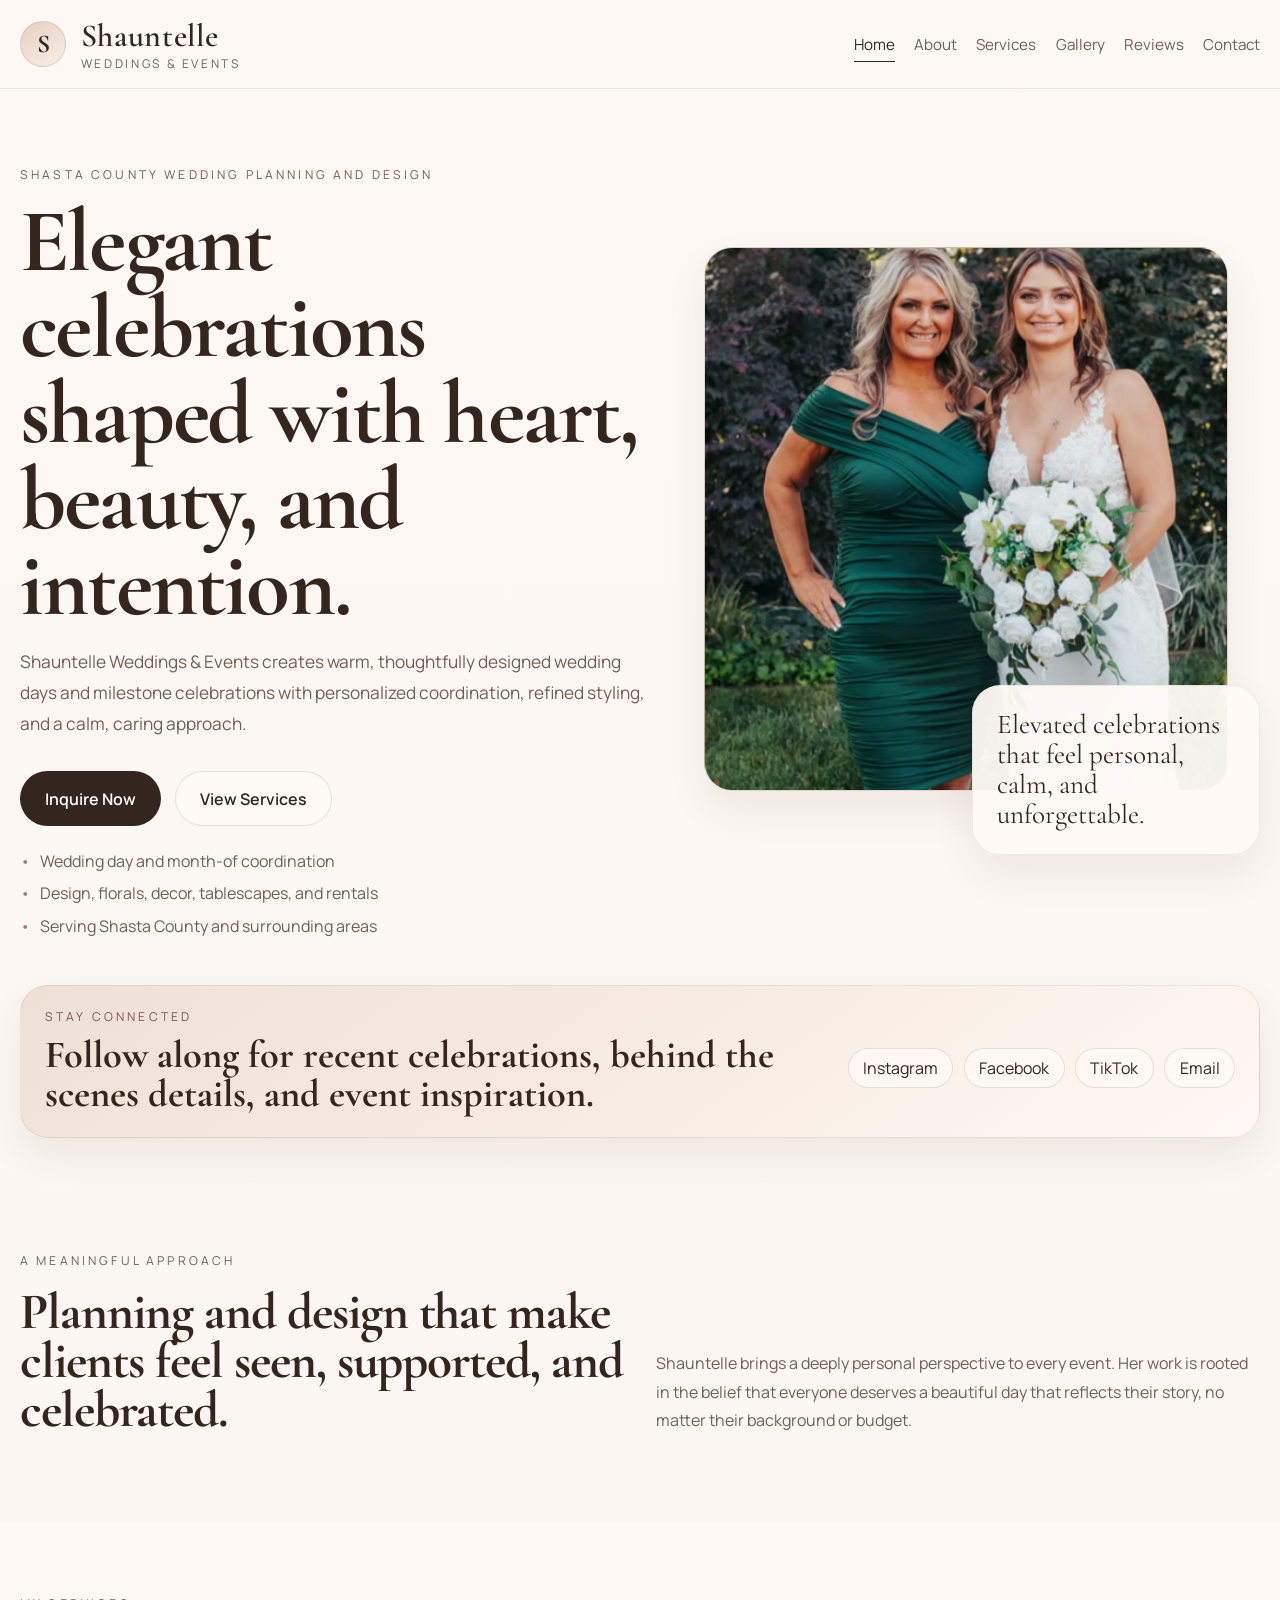
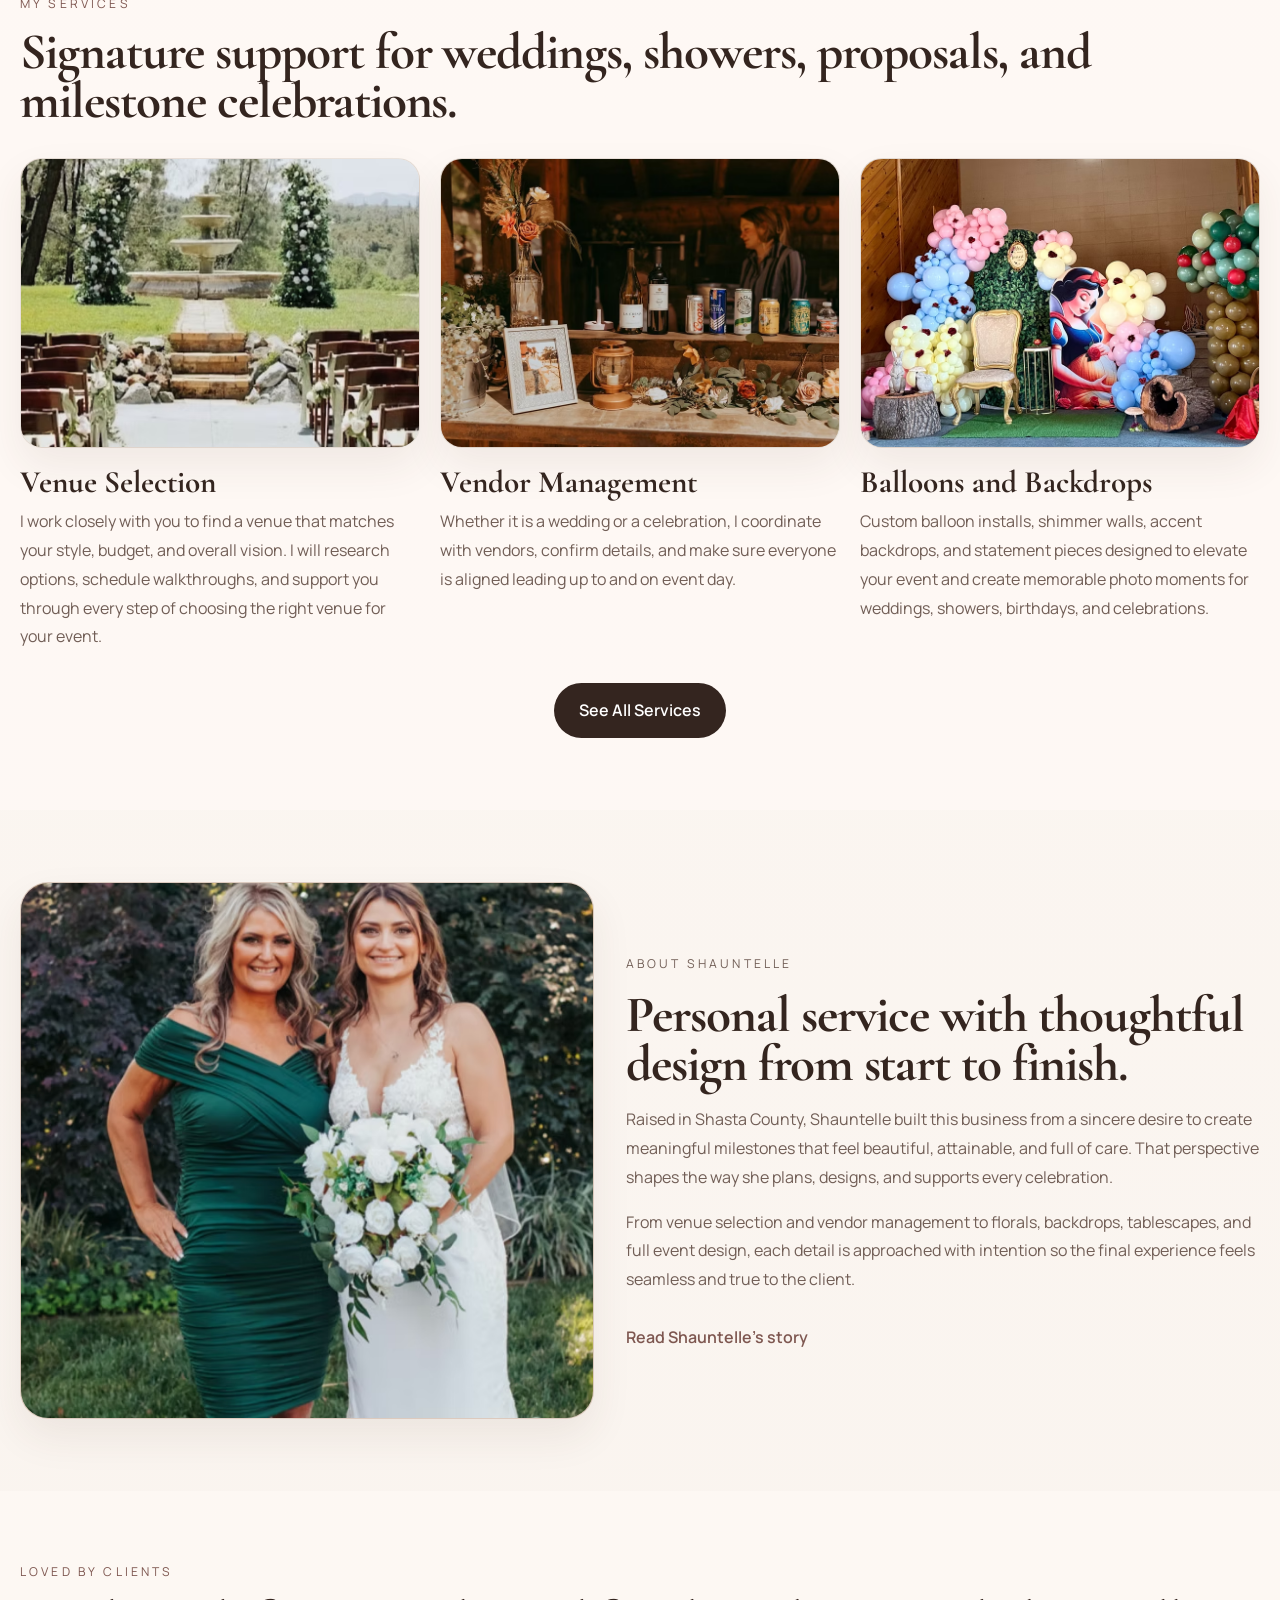
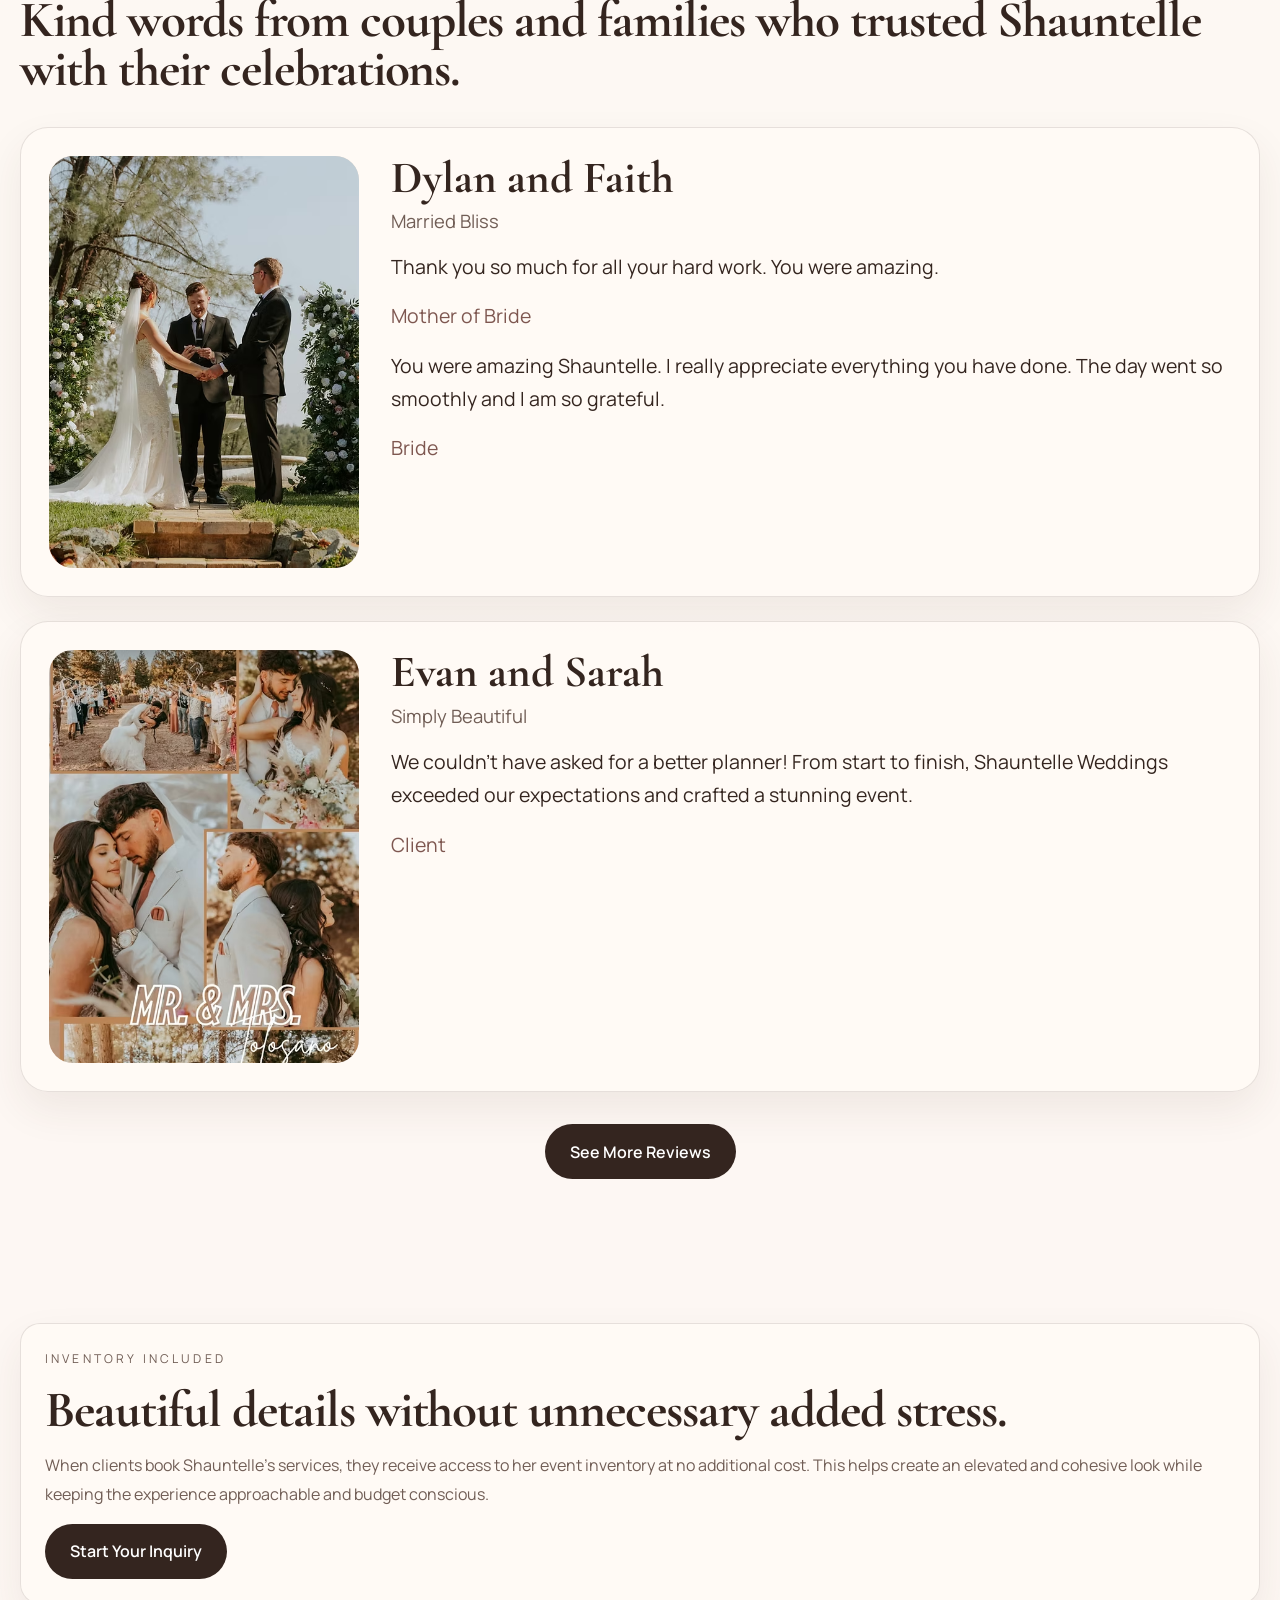
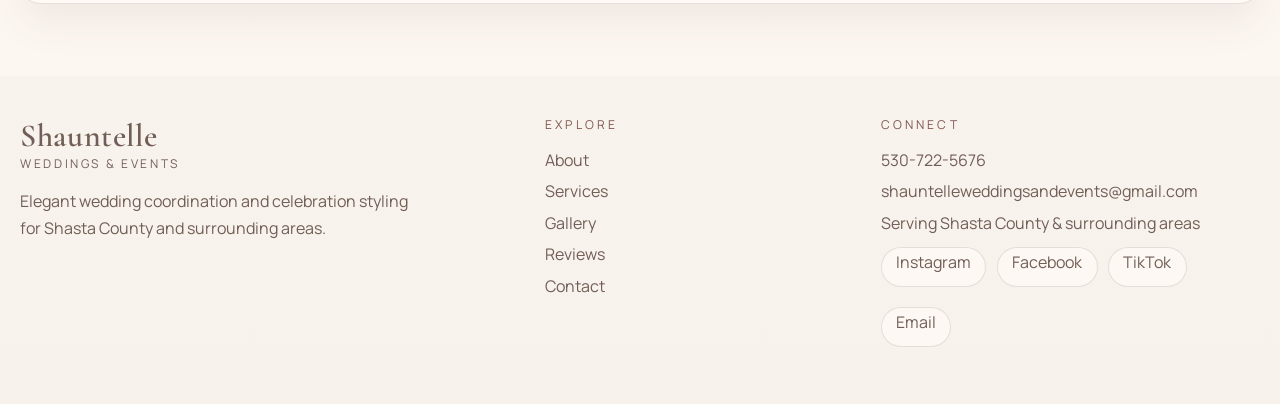
==== index.html @ 8a8f73b6 "added a social band below the home hero kept blank social links so you can fill them in later on mob" ====
<!DOCTYPE html>
<html lang="en">
  <head>
    <meta charset="UTF-8" />
    <meta name="viewport" content="width=device-width, initial-scale=1.0" />
<!-- SEO + social sharing -->
<meta name="robots" content="index, follow" />
<meta name="theme-color" content="#f8f2ec" />
<link rel="canonical" href="https://shauntelleweddingsandevents.com/" />
<meta property="og:site_name" content="Shauntelle Weddings &amp; Events" />
<meta property="og:title" content="Shauntelle Weddings & Events | Wedding Planning in Shasta County" />
<meta property="og:description" content="Elegant wedding coordination, event design, florals, décor, and celebrations by Shauntelle Weddings & Events in Shasta County and surrounding areas." />
<meta property="og:type" content="website" />
<meta property="og:url" content="https://shauntelleweddingsandevents.com/" />
<meta property="og:image" content="https://shauntelleweddingsandevents.com/assets/ShauntelleWeddings-Events.gif" />
<meta property="og:image:alt" content="Shauntelle Weddings &amp; Events website preview" />
<meta name="twitter:card" content="summary_large_image" />
<meta name="twitter:title" content="Shauntelle Weddings & Events | Wedding Planning in Shasta County" />
<meta name="twitter:description" content="Elegant wedding coordination, event design, florals, décor, and celebrations by Shauntelle Weddings & Events in Shasta County and surrounding areas." />
<meta name="twitter:image" content="https://shauntelleweddingsandevents.com/assets/ShauntelleWeddings-Events.gif" />
    <title>Shauntelle Weddings & Events | Wedding Planning in Shasta County</title>
    <meta
      name="description"
      content="Elegant wedding coordination, event design, florals, décor, and celebrations by Shauntelle Weddings & Events in Shasta County and surrounding areas."
    />
    <link rel="preconnect" href="https://fonts.googleapis.com" />
    <link rel="preconnect" href="https://fonts.gstatic.com" crossorigin />
    <link
      href="https://fonts.googleapis.com/css2?family=Cormorant+Garamond:wght@400;500;600;700&family=Manrope:wght@400;500;600;700&display=swap"
      rel="stylesheet"
    />
    <link rel="stylesheet" href="styles.css" />
  <!-- Structured data -->
<script type="application/ld+json">
{
  "@context": "https://schema.org",
  "@type": "LocalBusiness",
  "name": "Shauntelle Weddings & Events",
  "url": "https://shauntelleweddingsandevents.com/",
  "image": "https://shauntelleweddingsandevents.com/assets/ShauntelleWeddings-Events.gif",
  "telephone": "+1-530-722-5676",
  "email": "shauntelleweddingsandevents@gmail.com",
  "description": "Wedding planning, event coordination, florals, backdrops, tablescapes, and celebration styling in Shasta County and surrounding areas.",
  "areaServed": "Shasta County"
}
</script>
  </head>
  <body data-page="home">
    <div class="site-shell">
      <div data-include="partials/header.html"></div>

<main>
  <section class="hero-section">
    <div class="container hero-grid">
      <div class="hero-copy">
        <p class="eyebrow">Shasta County Wedding Planning and Design</p>
        <h1>Elegant celebrations shaped with heart, beauty, and intention.</h1>
        <p class="lead">
          Shauntelle Weddings &amp; Events creates warm, thoughtfully designed wedding days and milestone celebrations
          with personalized coordination, refined styling, and a calm, caring approach.
        </p>
        <div class="button-row">
          <a class="btn btn-primary" href="contact.html">Inquire Now</a>
          <a class="btn btn-secondary" href="services.html">View Services</a>
        </div>
        <ul class="hero-notes">
          <li>Wedding day and month-of coordination</li>
          <li>Design, florals, decor, tablescapes, and rentals</li>
          <li>Serving Shasta County and surrounding areas</li>
        </ul>
      </div>
      <div class="hero-visual">
        <div class="photo-stack">
          <div class="photo-card tall soft-glow main-photo-card">
            <img src="assets/Shauntelle-Weddings-Main.avif" alt="Shauntelle Weddings and Events featured celebration design" fetchpriority="high" decoding="async"  loading="lazy" decoding="async" />
          </div>
          <div class="photo-card accent-card">
            <p>Elevated celebrations that feel personal, calm, and unforgettable.</p>
          </div>
        </div>
      </div>
    </div>
  </section>


<section class="social-band-section">
  <div class="container">
    <div class="social-band">
      <div class="social-band-copy">
        <p class="eyebrow">Stay Connected</p>
        <h2>Follow along for recent celebrations, behind the scenes details, and event inspiration.</h2>
      </div>

      <!--
        SOCIAL BAND:
        Replace the blank href values below with the final live profile URLs.
        These use the same shared visual language as the footer icons.
      -->
      <div class="social-links social-links-band" aria-label="Social links">
        <a class="social-icon-button" href="" aria-label="Instagram profile">
          <svg viewBox="0 0 24 24" aria-hidden="true">
            <rect x="3.25" y="3.25" width="17.5" height="17.5" rx="5"></rect>
            <circle cx="12" cy="12" r="4.1"></circle>
            <circle cx="17.25" cy="6.75" r="1"></circle>
          </svg>
          <span class="sr-only">Instagram</span>
        </a>
        <a class="social-icon-button" href="" aria-label="Facebook profile">
          <svg viewBox="0 0 24 24" aria-hidden="true">
            <path d="M13.25 20v-6.3h2.2l.45-2.7h-2.65V9.35c0-.95.32-1.6 1.7-1.6H16V5.4c-.3-.04-.95-.1-1.8-.1-2.7 0-4.45 1.65-4.45 4.7V11H7.5v2.7h2.25V20h3.5z"></path>
          </svg>
          <span class="sr-only">Facebook</span>
        </a>
        <a class="social-icon-button" href="" aria-label="TikTok profile">
          <svg viewBox="0 0 24 24" aria-hidden="true">
            <path d="M14.8 4c.3 1.8 1.35 3.15 3.2 3.55v2.45c-1.33-.03-2.55-.42-3.65-1.12v5.1c0 3.27-1.98 5.52-5.23 5.52-2.93 0-4.97-2.08-4.97-4.85 0-2.98 2.2-5.08 5.4-5.08.28 0 .52.02.8.08v2.58a3.32 3.32 0 0 0-.8-.1c-1.48 0-2.45.95-2.45 2.32 0 1.22.93 2.22 2.23 2.22 1.53 0 2.32-1.07 2.32-2.88V4h3.15z"></path>
          </svg>
          <span class="sr-only">TikTok</span>
        </a>
        <a class="social-icon-button" href="" aria-label="Email">
          <svg viewBox="0 0 24 24" aria-hidden="true">
            <path d="M4 6.5h16a1.5 1.5 0 0 1 1.5 1.5v8A1.5 1.5 0 0 1 20 17.5H4A1.5 1.5 0 0 1 2.5 16V8A1.5 1.5 0 0 1 4 6.5zm0 1.7v.17l8 5.62 8-5.62V8.2H4zm16 7.6V10.4l-7.43 5.2a1 1 0 0 1-1.14 0L4 10.4v5.4h16z"></path>
          </svg>
          <span class="sr-only">Email</span>
        </a>
      </div>
    </div>
  </div>
</section>

  <section class="section">
    <div class="container two-column-intro">
      <div>
        <p class="eyebrow">A meaningful approach</p>
        <h2>Planning and design that make clients feel seen, supported, and celebrated.</h2>
      </div>
      <div>
        <p>
          Shauntelle brings a deeply personal perspective to every event. Her work is rooted in the belief that
          everyone deserves a beautiful day that reflects their story, no matter their background or budget.
        </p>
      </div>
    </div>
  </section>

  <section class="section section-soft">
    <div class="container">
      <div class="section-heading">
        <p class="eyebrow">My Services</p>
        <h2>Signature support for weddings, showers, proposals, and milestone celebrations.</h2>
      </div>
      <div class="card-grid three-up service-preview-grid">
        <article class="service-card compact">
          <img src="assets/Venue-Selection.avif" alt="Venue Selection"  loading="lazy" decoding="async" />
          <div class="service-card-copy">
            <h3>Venue Selection</h3>
            <p>I work closely with you to find a venue that matches your style, budget, and overall vision. I will research options, schedule walkthroughs, and support you through every step of choosing the right venue for your event.</p>
          </div>
        </article>
        <article class="service-card compact">
          <img src="assets/Vendor-Management.avif" alt="Vendor Management"  loading="lazy" decoding="async" />
          <div class="service-card-copy">
            <h3>Vendor Management</h3>
            <p>Whether it is a wedding or a celebration, I coordinate with vendors, confirm details, and make sure everyone is aligned leading up to and on event day.</p>
          </div>
        </article>
        <article class="service-card compact">
          <img src="assets/Balloons-and-Backdrops.avif" alt="Balloons and Backdrops"  loading="lazy" decoding="async" />
          <div class="service-card-copy">
            <h3>Balloons and Backdrops</h3>
            <p>Custom balloon installs, shimmer walls, accent backdrops, and statement pieces designed to elevate your event and create memorable photo moments for weddings, showers, birthdays, and celebrations.</p>
          </div>
        </article>
      </div>
      <div class="section-actions">
        <a class="btn btn-primary" href="services.html">See All Services</a>
      </div>
    </div>
  </section>

  <section class="section">
    <div class="container split-feature">
      <div class="feature-image real-photo-frame">
        <img src="assets/Shauntelle-Weddings-Main.avif" alt="Wedding setup by Shauntelle Weddings and Events" loading="lazy" decoding="async" />
      </div>
      <div class="feature-copy long-form">
        <p class="eyebrow">About Shauntelle</p>
        <h2>Personal service with thoughtful design from start to finish.</h2>
        <p>
          Raised in Shasta County, Shauntelle built this business from a sincere desire to create meaningful
          milestones that feel beautiful, attainable, and full of care. That perspective shapes the way she plans,
          designs, and supports every celebration.
        </p>
        <p>
          From venue selection and vendor management to florals, backdrops, tablescapes, and full event design,
          each detail is approached with intention so the final experience feels seamless and true to the client.
        </p>
        <a class="text-link" href="about.html">Read Shauntelle’s story</a>
      </div>
    </div>
  </section>

  <section class="section testimonial-preview-section section-soft">
    <div class="container">
      <div class="section-heading">
        <p class="eyebrow">Loved by Clients</p>
        <h2>Kind words from couples and families who trusted Shauntelle with their celebrations.</h2>
      </div>
      <div class="review-list review-list-preview">
        <article class="review-card">
          <div class="review-image-wrap">
            <img src="assets/reviews/Dylan-Faith.avif" alt="Review photo placeholder"  loading="lazy" decoding="async" />
          </div>
          <div class="review-copy">
            <div class="review-head">
              <div>
                <h3>Dylan and Faith</h3>
                <p class="review-subtitle">Married Bliss</p>
              </div>
            </div>
            <div class="review-quote-block">
              <p>Thank you so much for all your hard work. You were amazing.</p>
              <p class="quote-author">Mother of Bride</p>
              <p>You were amazing Shauntelle. I really appreciate everything you have done. The day went so smoothly and I am so grateful.</p>
              <p class="quote-author">Bride</p>
            </div>
          </div>
        </article>

        <article class="review-card">
          <div class="review-image-wrap">
            <img src="assets/reviews/Evan-Sarah.jpg" alt="Review photo placeholder"  loading="lazy" decoding="async" />
          </div>
          <div class="review-copy">
            <div class="review-head">
              <div>
                <h3>Evan and Sarah</h3>
                <p class="review-subtitle">Simply Beautiful</p>
              </div>
            </div>
            <div class="review-quote-block">
              <p>We couldn't have asked for a better planner! From start to finish, Shauntelle Weddings exceeded our expectations and crafted a stunning event.</p>
              <p class="quote-author">Client</p>
            </div>
          </div>
        </article>
      </div>
      <div class="section-actions">
        <a class="btn btn-primary" href="reviews.html">See More Reviews</a>
      </div>
    </div>
  </section>

  <section class="section section-soft">
    <div class="container note-panel">
      <p class="eyebrow">Inventory included</p>
      <h2>Beautiful details without unnecessary added stress.</h2>
      <p>
        When clients book Shauntelle’s services, they receive access to her event inventory at no additional cost.
        This helps create an elevated and cohesive look while keeping the experience approachable and budget conscious.
      </p>
      <a class="btn btn-primary" href="contact.html">Start Your Inquiry</a>
    </div>
  </section>
</main>

      <div data-include="partials/footer.html"></div>
    </div>

    <script src="script.js"></script>
  </body>
</html>
---- styles.css ----
:root {
  --background: #f8f2ec;
  --paper: #fffaf6;
  --surface: #f1e2d7;
  --surface-2: #e7d3c3;
  --ink: #34251f;
  --muted: #715e56;
  --line: rgba(52, 37, 31, 0.12);
  --accent: #a3756c;
  --accent-deep: #7e5750;
  --shadow: 0 18px 40px rgba(78, 50, 40, 0.08);
  --radius-lg: 28px;
  --radius-md: 20px;
  --container: min(1280px, calc(100% - 2.5rem));
}

* {
  box-sizing: border-box;
}

html {
  scroll-behavior: smooth;
}

body {
  margin: 0;
  font-family: "Manrope", sans-serif;
  background: linear-gradient(180deg, #fdf8f4 0%, var(--background) 100%);
  color: var(--ink);
}

a {
  color: inherit;
  text-decoration: none;
}

img {
  max-width: 100%;
  display: block;
}

.container {
  width: var(--container);
  margin: 0 auto;
}

.narrow {
  max-width: 960px;
}

.site-header {
  position: sticky;
  top: 0;
  z-index: 50;
  backdrop-filter: blur(14px);
  background: rgba(253, 248, 244, 0.86);
  border-bottom: 1px solid rgba(52, 37, 31, 0.08);
}

.nav-wrap {
  display: flex;
  align-items: center;
  justify-content: space-between;
  gap: 1rem;
  padding: 1rem 0;
}

.brand {
  display: inline-flex;
  align-items: center;
  gap: 0.9rem;
}

.brand strong,
.brand small {
  display: block;
}

.brand strong {
  font-family: "Cormorant Garamond", serif;
  font-size: 2rem;
  font-weight: 600;
  letter-spacing: 0.02em;
}

.brand small {
  font-size: 0.75rem;
  text-transform: uppercase;
  letter-spacing: 0.22em;
  color: var(--muted);
}

.brand-mark {
  width: 2.9rem;
  height: 2.9rem;
  display: grid;
  place-items: center;
  border-radius: 999px;
  background: linear-gradient(145deg, #e8d0c0, #f7efe8);
  border: 1px solid rgba(126, 87, 80, 0.18);
  font-family: "Cormorant Garamond", serif;
  font-size: 1.6rem;
  font-weight: 700;
}

.site-nav {
  display: flex;
  align-items: center;
  gap: 1.2rem;
}

.site-nav a {
  font-size: 0.95rem;
  color: var(--muted);
  position: relative;
}

.site-nav a.active,
.site-nav a:hover {
  color: var(--ink);
}

.site-nav a.active::after,
.site-nav a:hover::after {
  content: "";
  position: absolute;
  left: 0;
  bottom: -0.45rem;
  width: 100%;
  height: 1px;
  background: var(--ink);
}

.menu-toggle {
  display: none;
  border: 1px solid var(--line);
  background: var(--paper);
  color: var(--ink);
  border-radius: 999px;
  padding: 0.7rem 1rem;
  font: inherit;
}

.hero-section,
.page-hero {
  padding: 4.8rem 0 3rem;
}

.page-hero-light {
  background: radial-gradient(circle at top left, rgba(231, 211, 195, 0.35), transparent 45%);
}

.hero-grid,
.split-feature,
.contact-grid,
.two-column-intro {
  display: grid;
  gap: 2rem;
}

.hero-grid {
  grid-template-columns: 1.08fr 0.92fr;
  align-items: center;
}

.hero-copy h1,
.page-hero h1,
.section h2,
.feature-copy h2,
.note-panel h2,
.contact-panel h2 {
  font-family: "Cormorant Garamond", serif;
  line-height: 0.96;
  letter-spacing: -0.02em;
}

.hero-copy h1,
.page-hero h1 {
  font-size: clamp(3.4rem, 7vw, 5.75rem);
  margin: 0 0 1rem;
}

.section h2,
.feature-copy h2,
.note-panel h2,
.contact-panel h2 {
  font-size: clamp(2.2rem, 4vw, 3.5rem);
  margin: 0 0 1rem;
}

.lead,
.hero-copy .lead {
  font-size: 1.08rem;
  line-height: 1.8;
  color: var(--muted);
  max-width: 40rem;
}

.eyebrow,
.service-tag,
.footer-label {
  text-transform: uppercase;
  letter-spacing: 0.26em;
  font-size: 0.76rem;
  color: var(--accent-deep);
  margin: 0 0 1rem;
}

.button-row {
  display: flex;
  flex-wrap: wrap;
  gap: 0.85rem;
  margin: 2rem 0 1.5rem;
}

.btn {
  display: inline-flex;
  align-items: center;
  justify-content: center;
  min-height: 3.2rem;
  padding: 0.95rem 1.5rem;
  border-radius: 999px;
  border: 1px solid transparent;
  font-weight: 600;
  transition: transform 0.2s ease, opacity 0.2s ease, background 0.2s ease;
}

.btn:hover {
  transform: translateY(-1px);
}

.btn-primary {
  background: var(--ink);
  color: #fff;
}

.btn-secondary {
  border-color: var(--line);
  background: var(--paper);
}

.hero-notes {
  list-style: none;
  padding: 0;
  margin: 0;
  display: grid;
  gap: 0.65rem;
  color: var(--muted);
}

.hero-notes li::before {
  content: "•";
  margin-right: 0.6rem;
  color: var(--accent);
}

.hero-visual,
.feature-image,
.gallery-tile,
.photo-card {
  border-radius: var(--radius-lg);
}

.photo-stack {
  position: relative;
  min-height: 38rem;
}

.photo-card {
  position: absolute;
  box-shadow: var(--shadow);
}

.photo-card.tall {
  inset: 0 2rem 4rem 0;
  background:
    linear-gradient(180deg, rgba(255,255,255,0.18), rgba(52,37,31,0.08)),
    linear-gradient(135deg, #e8d7ca 0%, #f7efe8 55%, #d8b49d 100%);
}

.photo-card.accent-card {
  right: 0;
  bottom: 0;
  width: min(18rem, 60%);
  padding: 1.5rem;
  background: rgba(255, 250, 246, 0.95);
  border: 1px solid rgba(52, 37, 31, 0.08);
}

.photo-card.accent-card p {
  margin: 0;
  font-family: "Cormorant Garamond", serif;
  font-size: 1.7rem;
  line-height: 1.1;
}

.section {
  padding: 4.5rem 0;
}

.section-soft {
  background: rgba(255, 250, 246, 0.72);
}

.section-heading {
  margin-bottom: 2rem;
}

.section-heading.center {
  text-align: center;
  max-width: 54rem;
  margin: 0 auto 2rem;
}

.two-column-intro {
  grid-template-columns: 1fr 1fr;
  align-items: end;
}

.card-grid {
  display: grid;
  gap: 1.25rem;
}

.three-up {
  grid-template-columns: repeat(3, minmax(0, 1fr));
}

.info-card,
.testimonial-card,
.note-panel,
.contact-panel,
.contact-form,
.service-row {
  background: rgba(255, 250, 246, 0.92);
  border: 1px solid var(--line);
  border-radius: var(--radius-md);
  box-shadow: var(--shadow);
}

.info-card,
.testimonial-card,
.note-panel,
.contact-panel,
.contact-form,
.service-row {
  padding: 1.5rem;
}

.info-card h3 {
  font-family: "Cormorant Garamond", serif;
  font-size: 2rem;
  margin: 0 0 0.75rem;
}

.info-card p,
.service-row p,
.note-panel p,
.contact-panel p,
.contact-form label,
.feature-copy p,
.two-column-intro p {
  color: var(--muted);
  line-height: 1.8;
}

.split-feature {
  grid-template-columns: 0.95fr 1.05fr;
  align-items: center;
}

.feature-image.grid-art {
  min-height: 30rem;
  background:
    linear-gradient(180deg, rgba(255,255,255,0.12), rgba(255,255,255,0.02)),
    linear-gradient(145deg, #d9c0ad, #f6ede6 60%, #ead8cc);
}

.feature-image.portrait-art {
  min-height: 34rem;
  background:
    linear-gradient(180deg, rgba(255,255,255,0.06), rgba(52,37,31,0.08)),
    linear-gradient(145deg, #e9d7c8, #fbf5ef 50%, #d8b29d);
}

.text-link {
  display: inline-block;
  margin-top: 1rem;
  font-weight: 600;
  color: var(--accent-deep);
}

.testimonial-grid {
  display: grid;
  grid-template-columns: repeat(3, minmax(0, 1fr));
  gap: 1rem;
}

.testimonial-card p {
  margin: 0 0 1rem;
  font-family: "Cormorant Garamond", serif;
  font-size: 1.7rem;
  line-height: 1.2;
}

.testimonial-card footer {
  color: var(--accent-deep);
}

.cta-band {
  padding-bottom: 5.5rem;
}

.cta-wrap {
  display: flex;
  align-items: center;
  justify-content: space-between;
  gap: 1.5rem;
  padding: 2rem;
  border-radius: var(--radius-lg);
  background: linear-gradient(145deg, #efe0d4, #fff8f2);
  border: 1px solid rgba(126, 87, 80, 0.12);
}

.footer-grid {
  display: grid;
  grid-template-columns: 1.3fr 0.8fr 1fr;
  gap: 2rem;
  padding: 2.5rem 0 3rem;
}

.site-footer a,
.site-footer span {
  display: block;
  color: var(--muted);
  margin-bottom: 0.6rem;
}

.footer-copy {
  color: var(--muted);
  max-width: 25rem;
  line-height: 1.7;
}

.stacked-service-list {
  display: grid;
  gap: 1rem;
}

.service-row {
  display: grid;
  grid-template-columns: 0.95fr 1.05fr;
  gap: 1.5rem;
  align-items: start;
}

.service-row h2 {
  margin-bottom: 0;
}

.masonry-grid {
  display: grid;
  grid-template-columns: repeat(4, minmax(0, 1fr));
  gap: 1rem;
}

.gallery-tile {
  min-height: 16rem;
  display: flex;
  align-items: end;
  padding: 1.1rem;
  color: #fff;
  font-family: "Cormorant Garamond", serif;
  font-size: 1.7rem;
  box-shadow: var(--shadow);
  background-size: cover;
  background-position: center;
}

.tile-one,
.tile-four,
.tile-seven {
  min-height: 22rem;
}

.tile-two,
.tile-five {
  min-height: 18rem;
}

.tile-one { background: linear-gradient(145deg, #7f5b55, #c49b8a); }
.tile-two { background: linear-gradient(145deg, #8c6b62, #dbc3b2); }
.tile-three { background: linear-gradient(145deg, #a3796f, #d7b3a4); }
.tile-four { background: linear-gradient(145deg, #6f4d48, #c5907d); }
.tile-five { background: linear-gradient(145deg, #8b675f, #e1cbb9); }
.tile-six { background: linear-gradient(145deg, #7d5b56, #b98e81); }
.tile-seven { background: linear-gradient(145deg, #6c4b45, #c69789); }
.tile-eight { background: linear-gradient(145deg, #9f7568, #dfc2b1); }

.contact-grid {
  grid-template-columns: 0.95fr 1.05fr;
  align-items: start;
}

.contact-details {
  display: grid;
  gap: 0.75rem;
  margin-top: 1.5rem;
}

.contact-form {
  display: grid;
  gap: 1rem;
}

.contact-form label {
  display: grid;
  gap: 0.5rem;
  font-size: 0.95rem;
}

.contact-form input,
.contact-form select,
.contact-form textarea {
  width: 100%;
  border-radius: 16px;
  border: 1px solid rgba(52, 37, 31, 0.14);
  background: #fff;
  padding: 0.95rem 1rem;
  font: inherit;
  color: var(--ink);
}

.long-form p + p {
  margin-top: 1rem;
}

@media (max-width: 920px) {
  .hero-grid,
  .split-feature,
  .contact-grid,
  .two-column-intro,
  .service-row,
  .footer-grid,
  .testimonial-grid,
  .three-up,
  .masonry-grid {
    grid-template-columns: 1fr;
  }

  .site-nav {
    position: absolute;
    top: calc(100% + 0.5rem);
    right: 1rem;
    left: 1rem;
    display: none;
    padding: 1rem;
    background: rgba(255, 250, 246, 0.98);
    border: 1px solid var(--line);
    border-radius: 20px;
    box-shadow: var(--shadow);
    flex-direction: column;
    align-items: flex-start;
  }

  .site-nav.open {
    display: flex;
  }

  .menu-toggle {
    display: inline-flex;
  }

  .photo-stack {
    min-height: 26rem;
  }

  .cta-wrap {
    align-items: flex-start;
    flex-direction: column;
  }
}

@media (max-width: 640px) {
  .hero-section,
  .page-hero,
  .section {
    padding: 3.5rem 0;
  }

  .brand strong {
    font-size: 1.7rem;
  }

  .brand-mark {
    width: 2.55rem;
    height: 2.55rem;
  }

  .photo-card.tall {
    inset: 0 0.75rem 4rem 0;
  }

  .photo-card.accent-card {
    width: 78%;
  }
}


.section-actions {
  margin-top: 2rem;
  display: flex;
  justify-content: center;
}

.main-photo-card {
  overflow: hidden;
  border: 1px solid rgba(52, 37, 31, 0.08);
  background: #ead8cc;
}

.main-photo-card img,
.real-photo-frame img {
  width: 100%;
  height: 100%;
  object-fit: cover;
}

.real-photo-frame {
  min-height: 34rem;
  overflow: hidden;
  border: 1px solid rgba(52, 37, 31, 0.08);
  background: #ead8cc;
  box-shadow: var(--shadow);
}

.portrait-photo-frame {
  min-height: 38rem;
}

.two-column-story {
  display: grid;
  grid-template-columns: repeat(2, minmax(0, 1fr));
  gap: 1.5rem;
}

.story-panel {
  background: rgba(255, 250, 246, 0.92);
  border: 1px solid var(--line);
  border-radius: var(--radius-md);
  box-shadow: var(--shadow);
  padding: 1.75rem;
}

.story-panel h2,
.service-card h3 {
  font-family: "Cormorant Garamond", serif;
}

.story-panel h2 {
  font-size: clamp(2rem, 3.2vw, 2.9rem);
  margin: 0 0 1rem;
  line-height: 1.02;
}

.story-panel p,
.service-card p {
  color: var(--muted);
  line-height: 1.8;
}

.services-grid {
  display: grid;
  grid-template-columns: repeat(3, minmax(0, 1fr));
  gap: 1.6rem;
}

.service-card {
  display: grid;
  gap: 1rem;
}

.service-card img {
  width: 100%;
  aspect-ratio: 1.34 / 1;
  object-fit: cover;
  border-radius: 22px;
  border: 1px solid rgba(52, 37, 31, 0.08);
  box-shadow: var(--shadow);
  background: linear-gradient(145deg, #ece0d7, #faf4ef);
}

.service-card-copy h3 {
  font-size: 1.95rem;
  margin: 0 0 0.65rem;
  line-height: 1.04;
}

.service-card-copy p {
  margin: 0;
}

.service-preview-grid .service-card img {
  aspect-ratio: 1.38 / 1;
}

.photo-placeholder-tile {
  background:
    linear-gradient(180deg, rgba(32, 22, 18, 0.08), rgba(32, 22, 18, 0.24)),
    linear-gradient(145deg, #b68d80, #ead9ce 70%, #cfac9b);
}

@media (max-width: 920px) {
  .services-grid,
  .two-column-story {
    grid-template-columns: 1fr;
  }
}




/* Shared partial-driven layout */
.hero-wide {
  max-width: 1120px;
}

.footer-brand {
  gap: 0;
}

.footer-brand .brand-mark {
  display: none;
}

/* Review layout */
.review-list {
  display: grid;
  gap: 1.5rem;
}

.review-list-preview {
  grid-template-columns: 1fr;
}

.review-card {
  display: grid;
  grid-template-columns: minmax(220px, 310px) minmax(0, 1fr);
  gap: 2rem;
  align-items: start;
  padding: 1.75rem;
  background: rgba(255, 250, 246, 0.92);
  border: 1px solid var(--line);
  border-radius: var(--radius-lg);
  box-shadow: var(--shadow);
}

.review-image-wrap {
  min-height: 25rem;
  border-radius: 24px;
  overflow: hidden;
  background: #ead8cc;
}

.review-image-wrap img {
  width: 100%;
  height: 100%;
  object-fit: cover;
}

.review-copy {
  display: grid;
  gap: 1rem;
}

.review-head h3 {
  margin: 0;
  font-family: "Cormorant Garamond", serif;
  font-size: clamp(2.1rem, 3.5vw, 3rem);
  line-height: 1;
}

.review-subtitle {
  margin: 0.5rem 0 0;
  color: var(--muted);
  font-size: 1.15rem;
}

.review-quote-block p {
  margin: 0 0 1rem;
  color: var(--ink);
  font-size: clamp(1rem, 1.55vw, 1.22rem);
  line-height: 1.7;
}

.review-quote-block .quote-author {
  color: var(--accent-deep);
}

/* Full width gallery rail */
.gallery-page-section {
  padding-top: 1rem;
}

.gallery-rail-shell {
  width: min(100%, calc(100vw - 1rem));
  margin: 0 auto;
  display: grid;
  grid-template-columns: auto minmax(0, 1fr) auto;
  gap: 0.8rem;
  align-items: center;
}

.gallery-rail-window {
  overflow: hidden;
}

.gallery-rail-grid {
  display: grid;
  grid-auto-flow: column;
  grid-template-rows: repeat(2, minmax(240px, 1fr));
  grid-auto-columns: minmax(240px, 1fr);
  gap: 0.7rem;
  transition: transform 0.35s ease;
  will-change: transform;
}

.gallery-thumb {
  padding: 0;
  border: 0;
  background: rgba(255, 250, 246, 0.7);
  border-radius: 0;
  overflow: hidden;
  cursor: pointer;
  box-shadow: none;
}

.gallery-thumb img {
  width: 100%;
  height: 100%;
  min-height: 240px;
  object-fit: cover;
  display: block;
}

.gallery-thumb.is-active img {
  outline: 2px solid var(--accent-deep);
  outline-offset: -2px;
}

.gallery-rail-button {
  position: relative;
  z-index: 2;
}

.lightbox {
  position: fixed;
  inset: 0;
  z-index: 120;
  background: rgba(24, 18, 15, 0.92);
  display: grid;
  grid-template-columns: auto minmax(0, 1fr) auto;
  align-items: center;
  gap: 1rem;
  padding: 1.5rem;
}

.lightbox[hidden] {
  display: none;
}

.lightbox-image-wrap {
  display: flex;
  align-items: center;
  justify-content: center;
  min-width: 0;
}

.lightbox-image-wrap img {
  max-width: 100%;
  max-height: calc(100vh - 3rem);
  object-fit: contain;
}

.lightbox-close,
.lightbox-nav {
  width: 3.25rem;
  height: 3.25rem;
  border: 1px solid rgba(255,255,255,0.18);
  border-radius: 999px;
  background: rgba(255,255,255,0.08);
  color: #fff;
  font-size: 1.25rem;
  cursor: pointer;
}

.lightbox-close {
  position: absolute;
  top: 1rem;
  right: 1rem;
}

.lightbox-open {
  overflow: hidden;
}

@media (max-width: 920px) {
  .review-card {
    grid-template-columns: 1fr;
  }

  .review-image-wrap {
    min-height: 18rem;
  }

  .gallery-rail-shell {
    grid-template-columns: 1fr;
  }

  .gallery-rail-button {
    display: none;
  }
}

@media (max-width: 640px) {
  .hero-wide {
    max-width: 100%;
  }

  .review-card {
    padding: 1.2rem;
    gap: 1.2rem;
  }

  .gallery-rail-grid {
    grid-template-rows: repeat(2, minmax(180px, 1fr));
    grid-auto-columns: minmax(180px, 74vw);
  }

  .gallery-thumb img {
    min-height: 180px;
  }

  .lightbox {
    grid-template-columns: 1fr;
    padding: 1rem;
  }

  .lightbox-nav {
    position: absolute;
    bottom: 1rem;
  }

  .lightbox-nav.prev { left: 1rem; }
  .lightbox-nav.next { right: 1rem; }
}
/* Force the split feature image to fully cover its frame */
.split-feature .real-photo-frame,
.split-feature .feature-image.real-photo-frame {
  position: relative;
  min-height: 0;
  height: clamp(31rem, 42vw, 41rem);
  align-self: stretch;
  overflow: hidden;
}

.split-feature .real-photo-frame img,
.split-feature .feature-image.real-photo-frame img {
  position: absolute;
  inset: 0;
  width: 100%;
  height: 100%;
  object-fit: cover;
}

/* Make gallery rail arrows circular */
.gallery-rail-button,
.carousel-button.gallery-rail-button {
  width: 3.25rem;
  height: 3.25rem;
  border-radius: 999px;
  display: inline-flex;
  align-items: center;
  justify-content: center;
}

@media (max-width: 640px) {
  .split-feature .real-photo-frame,
  .split-feature .feature-image.real-photo-frame {
    height: clamp(23rem, 70vw, 31rem);
  }

  .gallery-rail-button,
  .carousel-button.gallery-rail-button {
    width: 2.9rem;
    height: 2.9rem;
  }
}

/* ==================================================
   Incremental polish: SEO-friendly UX, mobile nav,
   image performance helpers, and gallery refinement
   ================================================== */

body.nav-open {
  overflow: hidden;
}

/* === Service card alignment (clean fix) === */
.services-grid {
  align-items: stretch;
}

.service-card {
  display: flex;
  flex-direction: column;
  height: 100%;
}

.service-card-copy {
  display: flex;
  flex-direction: column;
  justify-content: flex-start;
  gap: 0.35rem; /* natural spacing */
}

/* KEY FIX: remove fake spacing */
.service-card-copy h3 {
  margin-bottom: auto;
  line-height: 1.2;
}

/* ALIGNMENT MAGIC */
.service-card-copy p {
  margin-top: auto;
}

/* Gallery polish */
.gallery-rail-grid {
  --gallery-gap: 11.2px;
  gap: var(--gallery-gap);
}

.gallery-thumb {
  transition: opacity 0.2s ease, transform 0.2s ease;
}

.gallery-thumb:hover {
  opacity: 0.92;
}

.gallery-thumb:focus-visible,
.gallery-rail-button:focus-visible,
.menu-toggle:focus-visible,
.site-nav a:focus-visible,
.btn:focus-visible {
  outline: 2px solid var(--accent-deep);
  outline-offset: 3px;
}

/* Mobile navigation improvements */
@media (max-width: 920px) {
  .nav-wrap {
    position: relative;
  }

  .site-nav {
    position: absolute;
    top: calc(100% + 0.5rem);
    right: 0;
    left: 0;
    display: none;
    flex-direction: column;
    align-items: stretch;
    gap: 0.2rem;
    padding: 0.9rem;
    background: rgba(255, 250, 246, 0.98);
    border: 1px solid var(--line);
    border-radius: 20px;
    box-shadow: var(--shadow);
  }

  .site-nav.open {
    display: flex;
  }

  .site-nav a {
    min-height: 44px;
    padding: 0.75rem 0.9rem;
    border-radius: 14px;
  }

  .site-nav a.active::after,
  .site-nav a:hover::after {
    display: none;
  }

  .site-nav a.active,
  .site-nav a:hover {
    background: rgba(231, 211, 195, 0.45);
  }

  .menu-toggle {
    display: inline-flex;
    align-items: center;
    justify-content: center;
  }

  .hero-grid,
  .split-feature,
  .contact-grid,
  .two-column-intro,
  .two-column-story,
  .footer-grid,
  .review-card {
    grid-template-columns: 1fr;
  }

  .services-grid {
    grid-template-columns: 1fr;
  }

  .photo-stack {
    min-height: 28rem;
  }

  .real-photo-frame,
  .portrait-photo-frame {
    min-height: 24rem;
  }
}

@media (max-width: 640px) {
  .container {
    width: min(100% - 1rem, 1280px);
  }

  .hero-copy h1,
  .page-hero h1 {
    font-size: clamp(2.7rem, 11vw, 4rem);
    line-height: 0.98;
  }

  .section h2,
  .feature-copy h2,
  .note-panel h2,
  .contact-panel h2 {
    font-size: clamp(1.95rem, 8vw, 2.8rem);
  }

  .button-row,
  .section-actions {
    width: 100%;
  }

  .button-row .btn,
  .section-actions .btn {
    width: 100%;
  }

  .review-card,
  .contact-form,
  .contact-panel,
  .note-panel,
  .story-panel {
    padding: 1.15rem;
  }
}


/* Album system */
.album-grid {
  display: grid;
  grid-template-columns: repeat(3, minmax(0, 1fr));
  gap: 1.25rem;
}

.album-card {
  background: rgba(255, 250, 246, 0.92);
  border: 1px solid var(--line);
  border-radius: var(--radius-md);
  box-shadow: var(--shadow);
  overflow: hidden;
}

.album-card-link {
  display: grid;
  grid-template-rows: auto 1fr;
  height: 100%;
}

.album-card-media {
  aspect-ratio: 4 / 3;
  background: #e6dfd7;
}

.album-card-media img {
  width: 100%;
  height: 100%;
  object-fit: cover;
}

.album-card-body {
  padding: 1.25rem 1.35rem 1.4rem;
}

.album-card-label {
  margin: 0;
  font-size: 0.78rem;
  font-weight: 800;
  text-transform: uppercase;
  letter-spacing: 0.15em;
  color: var(--accent-deep);
}

.album-card-body h3 {
  margin: 0.45rem 0 0.55rem;
  font-family: "Cormorant Garamond", serif;
  font-size: 2rem;
  line-height: 1.02;
}

.album-card-body p:last-child {
  margin: 0;
  color: var(--muted);
  line-height: 1.7;
}

.social-links {
  display: flex;
  flex-wrap: wrap;
  gap: 0.65rem;
  margin-top: 0.8rem;
}

.social-links a {
  display: inline-flex;
  align-items: center;
  justify-content: center;
  min-height: 2.5rem;
  padding: 0 0.9rem;
  border: 1px solid var(--line);
  border-radius: 999px;
  background: rgba(255, 250, 246, 0.75);
}

@media (max-width: 920px) {
  .album-grid {
    grid-template-columns: 1fr;
  }
}


/* ==================================================
   Social band below hero
   ================================================== */
.social-band-section {
  padding: 0 0 2.5rem;
}

.social-band {
  display: grid;
  grid-template-columns: 1.2fr auto;
  gap: 1.5rem;
  align-items: center;
  padding: 1.4rem 1.5rem;
  border-radius: var(--radius-lg);
  background: linear-gradient(145deg, #efe0d4, #fff8f2);
  border: 1px solid rgba(126, 87, 80, 0.12);
  box-shadow: var(--shadow);
}

.social-band-copy h2 {
  margin: 0;
  font-family: "Cormorant Garamond", serif;
  font-size: clamp(2rem, 3vw, 2.8rem);
  line-height: 1.02;
}

.social-band .eyebrow {
  margin-bottom: 0.7rem;
}

.social-links-band {
  justify-content: flex-end;
}

/* ==================================================
   Mobile gallery swipe behavior
   ================================================== */
@media (max-width: 920px) {
  .social-band {
    grid-template-columns: 1fr;
  }

  .social-links-band {
    justify-content: flex-start;
  }

  .gallery-rail-shell {
    grid-template-columns: 1fr;
    gap: 0;
  }

  /* Remove page buttons on mobile and let the rail swipe naturally */
  .gallery-rail-button {
    display: none;
  }

  .gallery-rail-window {
    overflow-x: auto;
    overflow-y: hidden;
    -webkit-overflow-scrolling: touch;
    scrollbar-width: none;
    padding-bottom: 0.2rem;
  }

  .gallery-rail-window::-webkit-scrollbar {
    display: none;
  }

  .gallery-rail-grid {
    width: max-content;
    transform: none !important;
    transition: none !important;
  }
}

@media (max-width: 640px) {
  .social-band {
    padding: 1.2rem 1rem;
  }
}
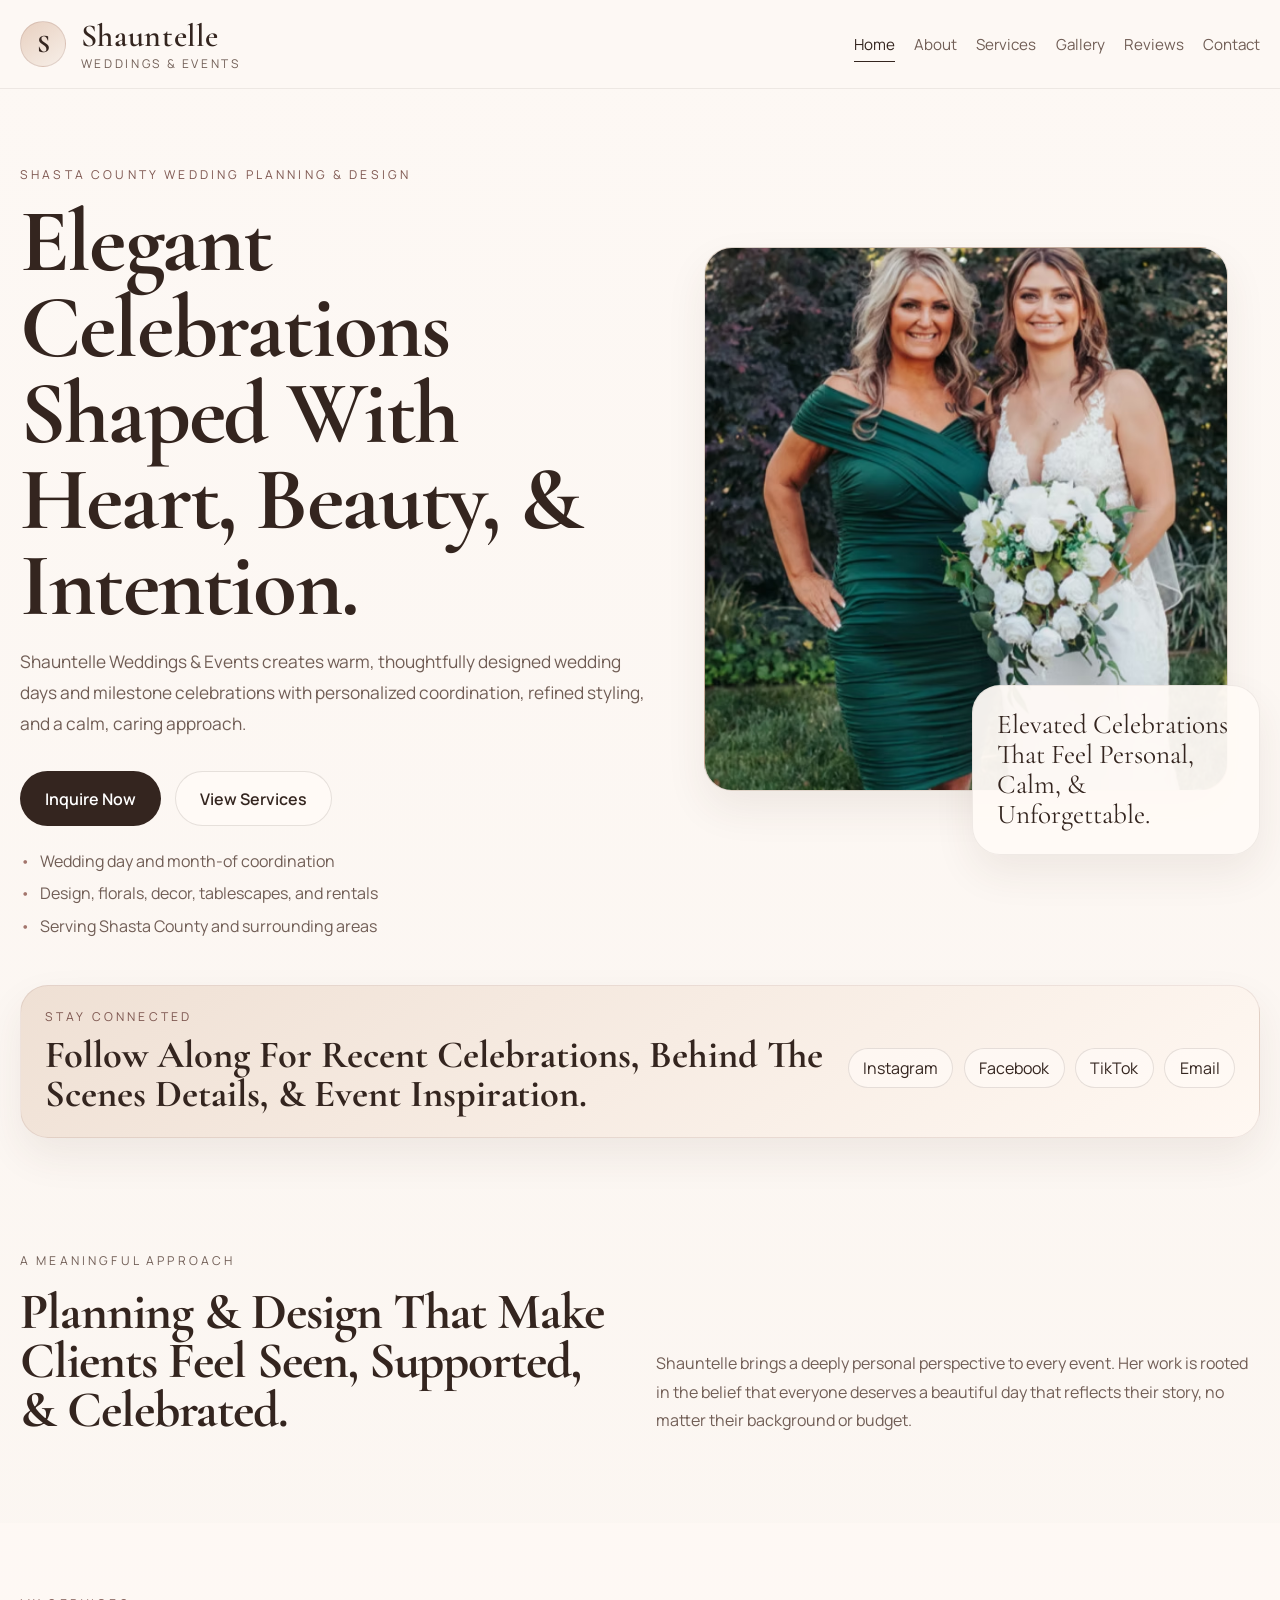
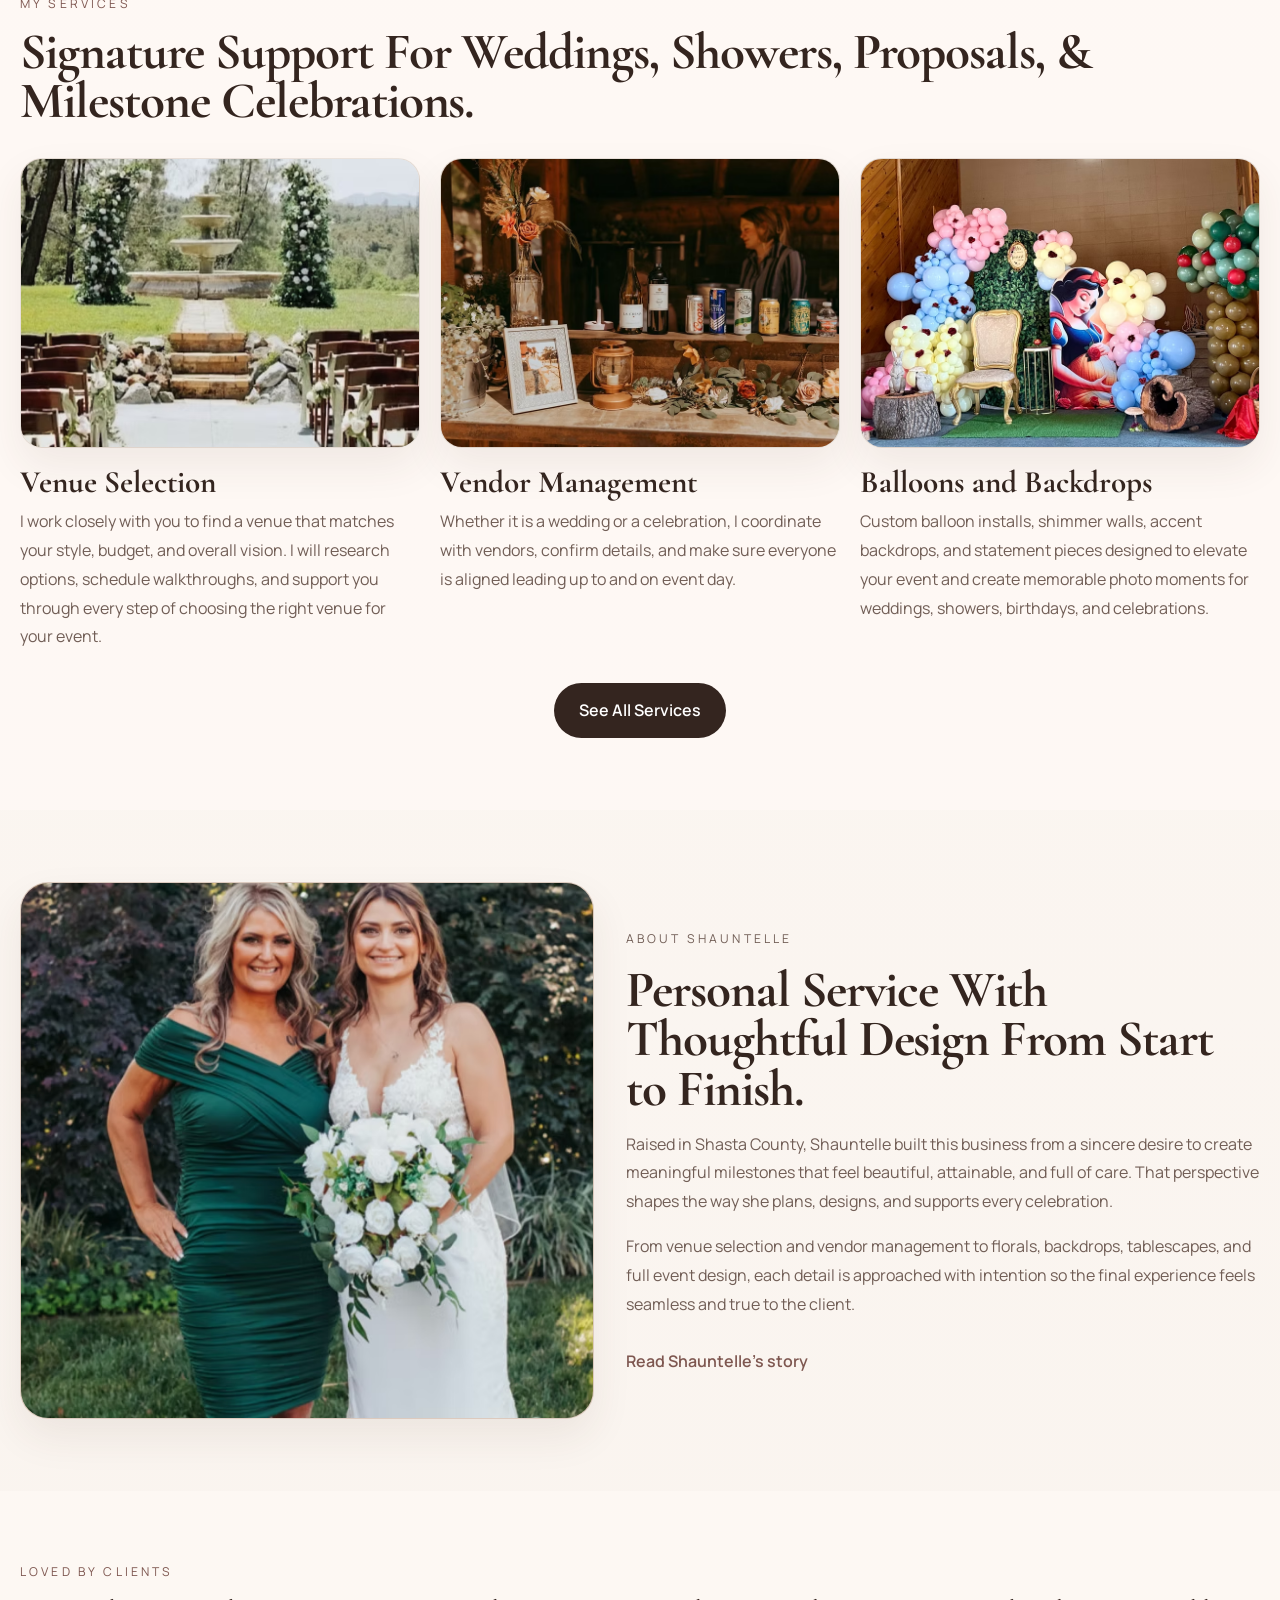
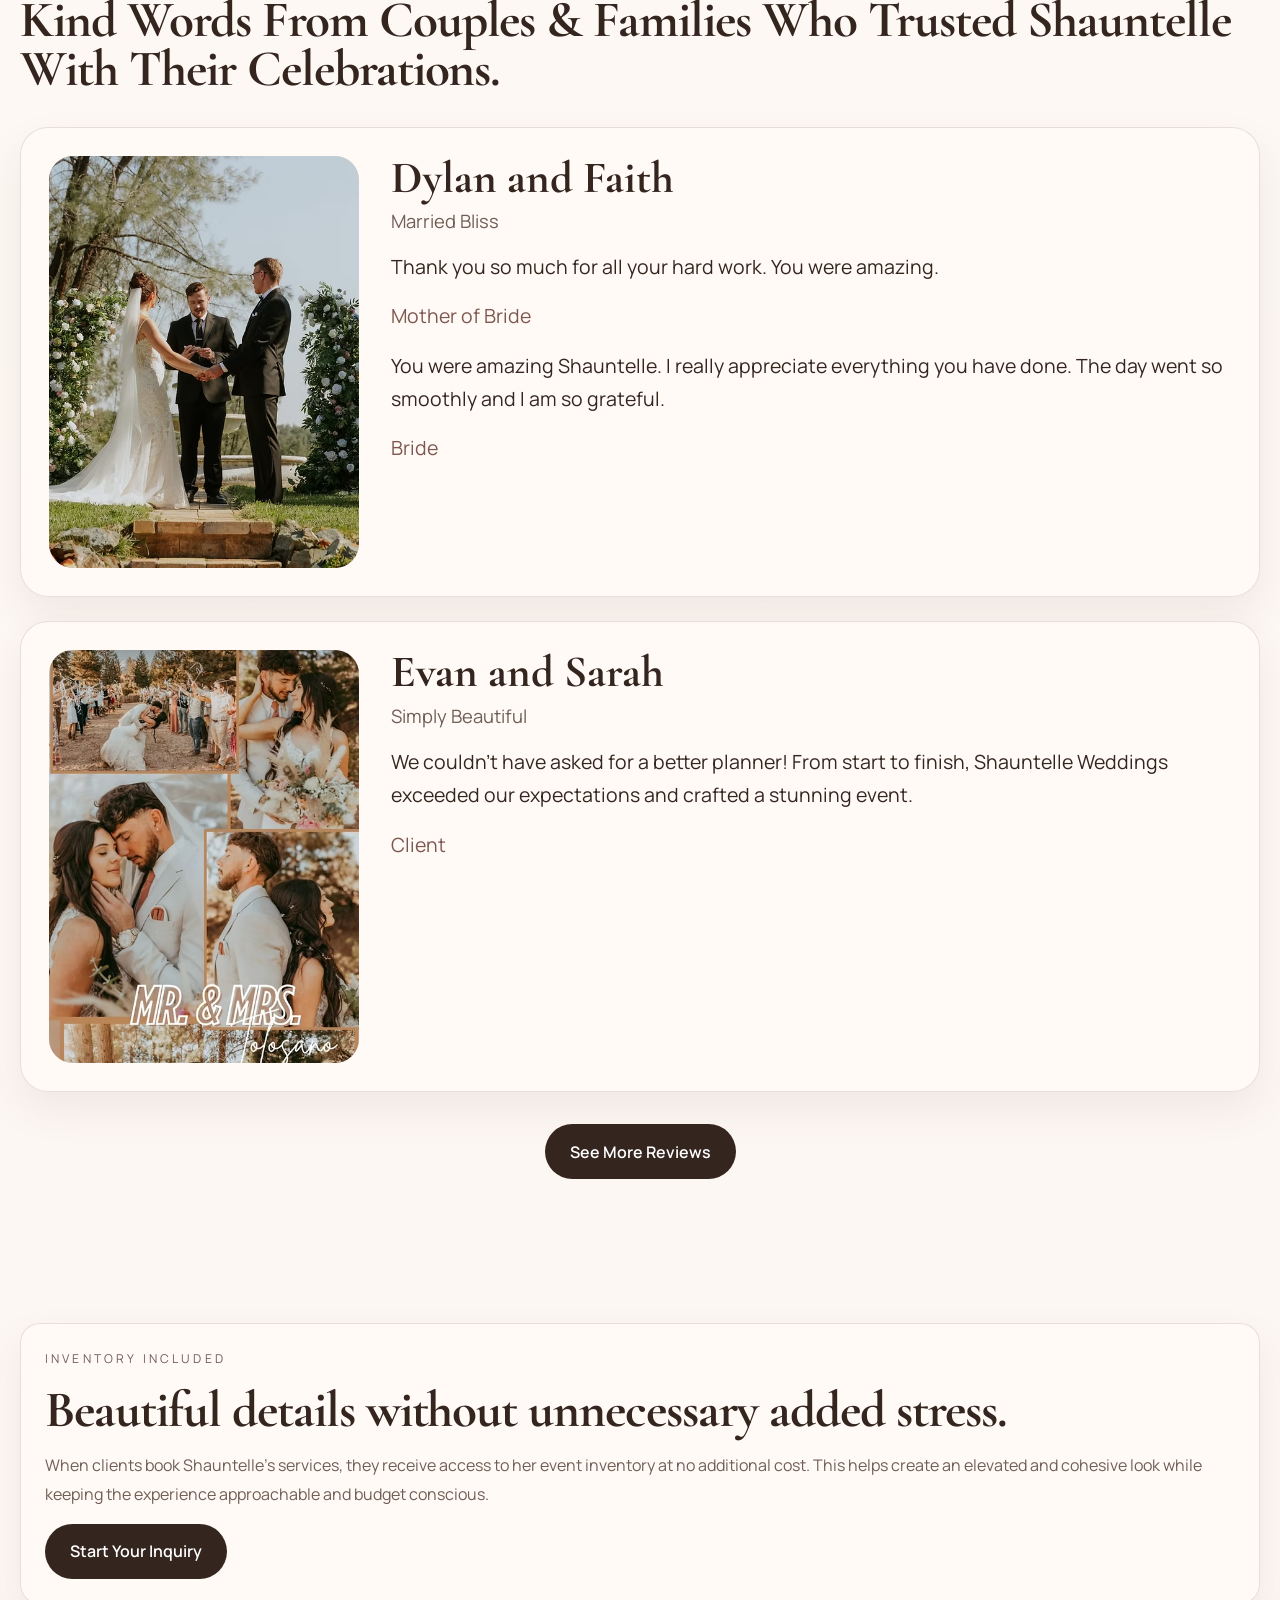
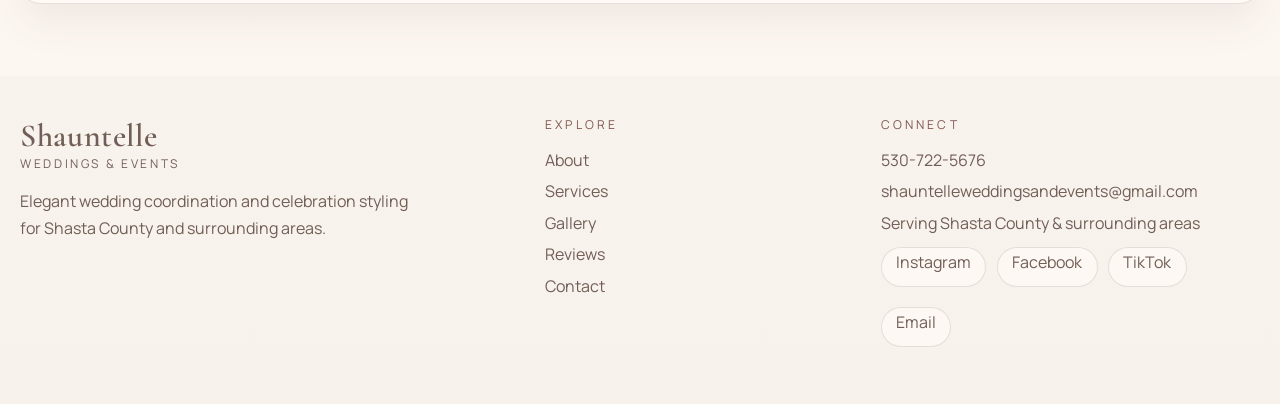
==== commit 122a047c: "text updates" ====
--- a/index.html
+++ b/index.html
@@ -53,8 +53,8 @@
   <section class="hero-section">
     <div class="container hero-grid">
       <div class="hero-copy">
-        <p class="eyebrow">Shasta County Wedding Planning and Design</p>
-        <h1>Elegant celebrations shaped with heart, beauty, and intention.</h1>
+        <p class="eyebrow">Shasta County Wedding Planning & Design</p>
+        <h1>Elegant Celebrations Shaped With Heart, Beauty, & Intention.</h1>
         <p class="lead">
           Shauntelle Weddings &amp; Events creates warm, thoughtfully designed wedding days and milestone celebrations
           with personalized coordination, refined styling, and a calm, caring approach.
@@ -75,7 +75,7 @@
             <img src="assets/Shauntelle-Weddings-Main.avif" alt="Shauntelle Weddings and Events featured celebration design" fetchpriority="high" decoding="async"  loading="lazy" decoding="async" />
           </div>
           <div class="photo-card accent-card">
-            <p>Elevated celebrations that feel personal, calm, and unforgettable.</p>
+            <p>Elevated Celebrations That Feel Personal, Calm, & Unforgettable.</p>
           </div>
         </div>
       </div>
@@ -88,7 +88,7 @@
     <div class="social-band">
       <div class="social-band-copy">
         <p class="eyebrow">Stay Connected</p>
-        <h2>Follow along for recent celebrations, behind the scenes details, and event inspiration.</h2>
+        <h2>Follow Along For Recent Celebrations, Behind The Scenes Details, & Event Inspiration.</h2>
       </div>
 
       <!--
@@ -132,7 +132,7 @@
     <div class="container two-column-intro">
       <div>
         <p class="eyebrow">A meaningful approach</p>
-        <h2>Planning and design that make clients feel seen, supported, and celebrated.</h2>
+        <h2>Planning & Design That Make Clients Feel Seen, Supported, & Celebrated.</h2>
       </div>
       <div>
         <p>
@@ -147,7 +147,7 @@
     <div class="container">
       <div class="section-heading">
         <p class="eyebrow">My Services</p>
-        <h2>Signature support for weddings, showers, proposals, and milestone celebrations.</h2>
+        <h2>Signature Support For Weddings, Showers, Proposals, & Milestone Celebrations.</h2>
       </div>
       <div class="card-grid three-up service-preview-grid">
         <article class="service-card compact">
@@ -185,7 +185,7 @@
       </div>
       <div class="feature-copy long-form">
         <p class="eyebrow">About Shauntelle</p>
-        <h2>Personal service with thoughtful design from start to finish.</h2>
+        <h2>Personal Service With Thoughtful Design From Start to Finish.</h2>
         <p>
           Raised in Shasta County, Shauntelle built this business from a sincere desire to create meaningful
           milestones that feel beautiful, attainable, and full of care. That perspective shapes the way she plans,
@@ -204,7 +204,7 @@
     <div class="container">
       <div class="section-heading">
         <p class="eyebrow">Loved by Clients</p>
-        <h2>Kind words from couples and families who trusted Shauntelle with their celebrations.</h2>
+        <h2>Kind Words From Couples & Families Who Trusted Shauntelle With Their Celebrations.</h2>
       </div>
       <div class="review-list review-list-preview">
         <article class="review-card">
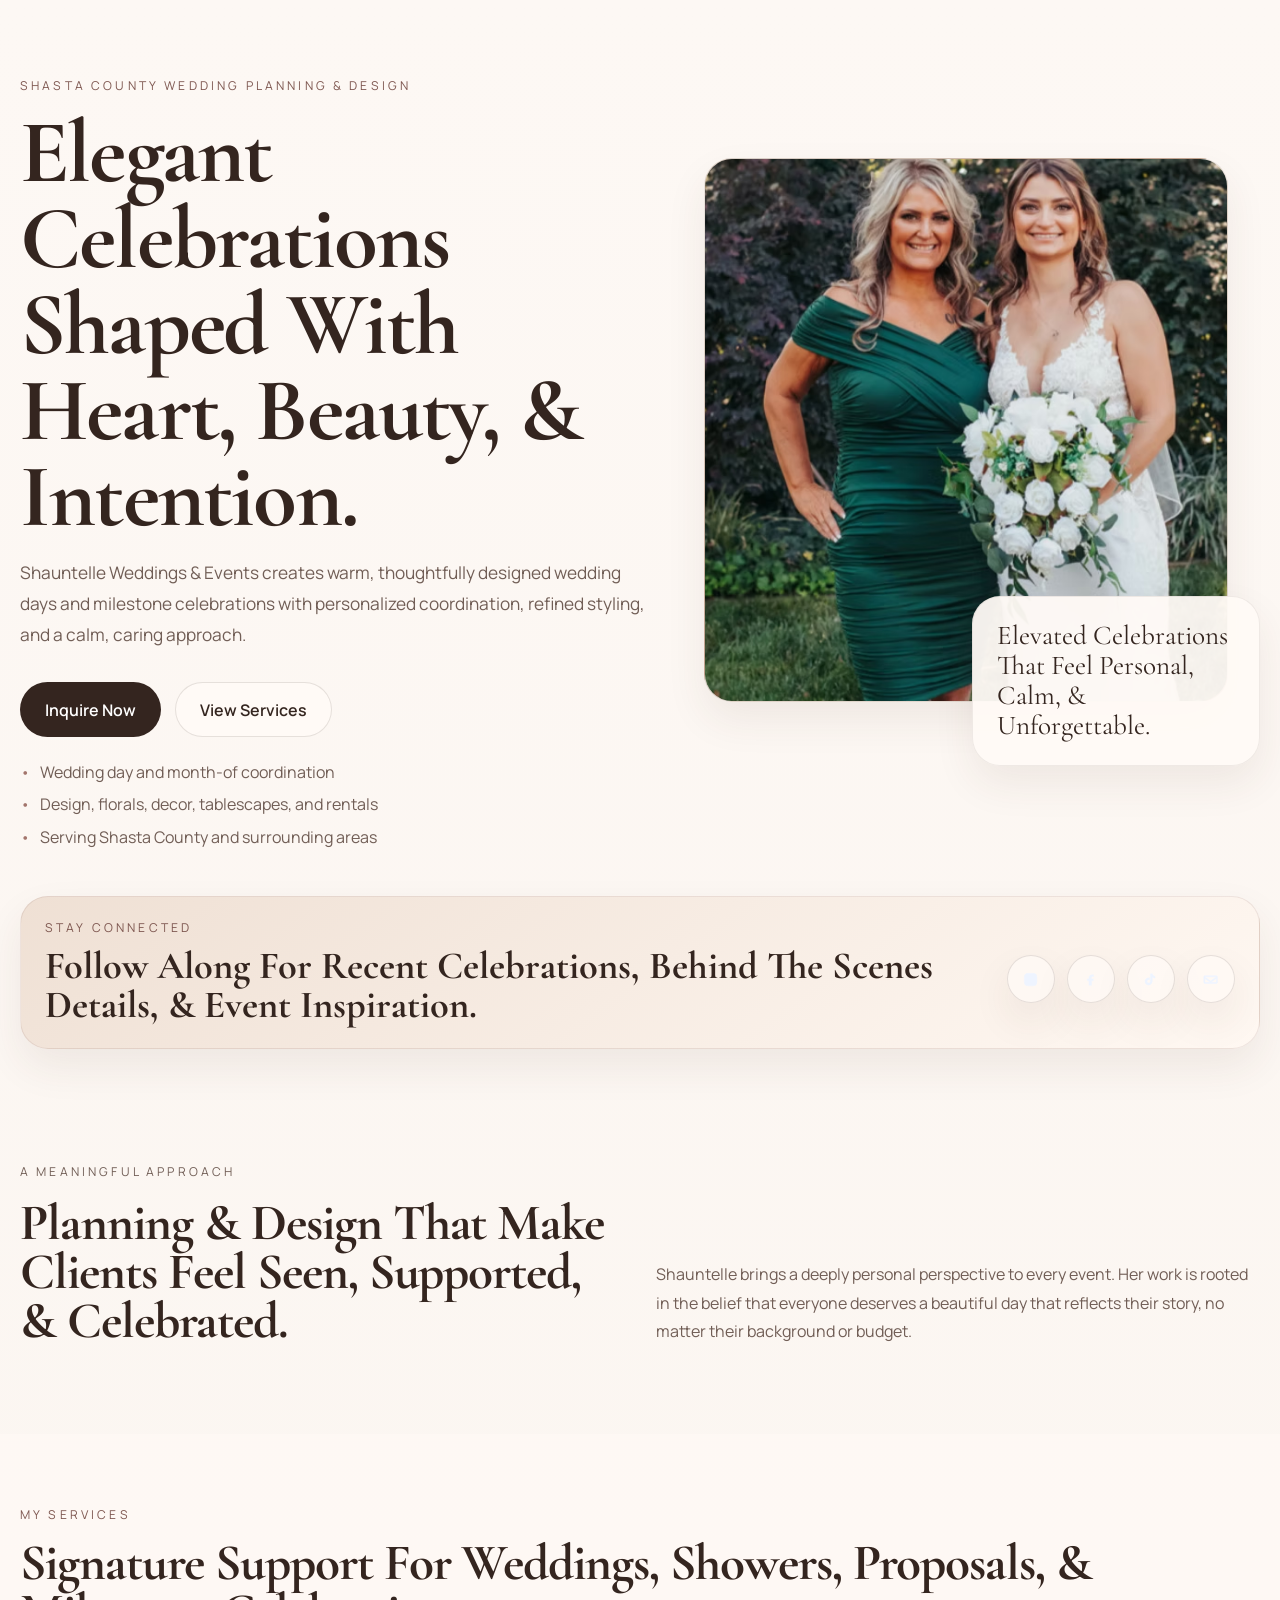
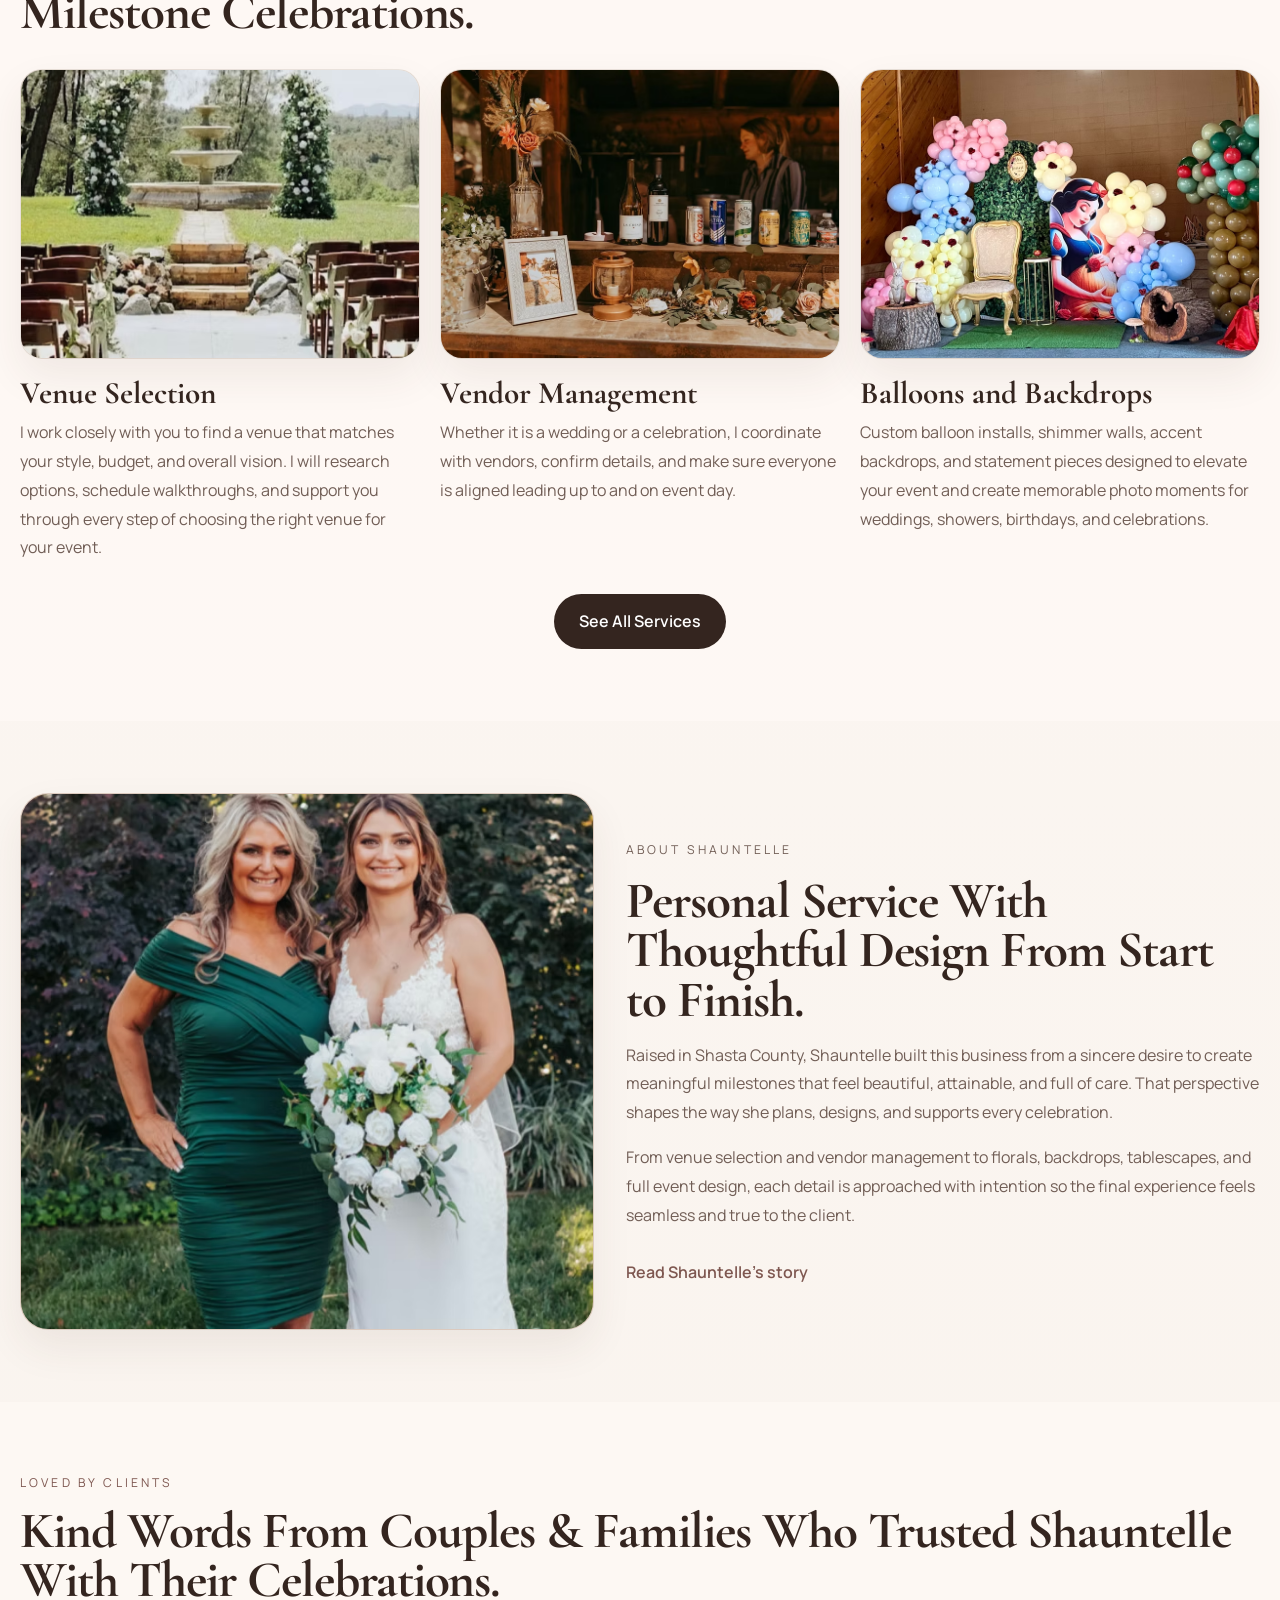
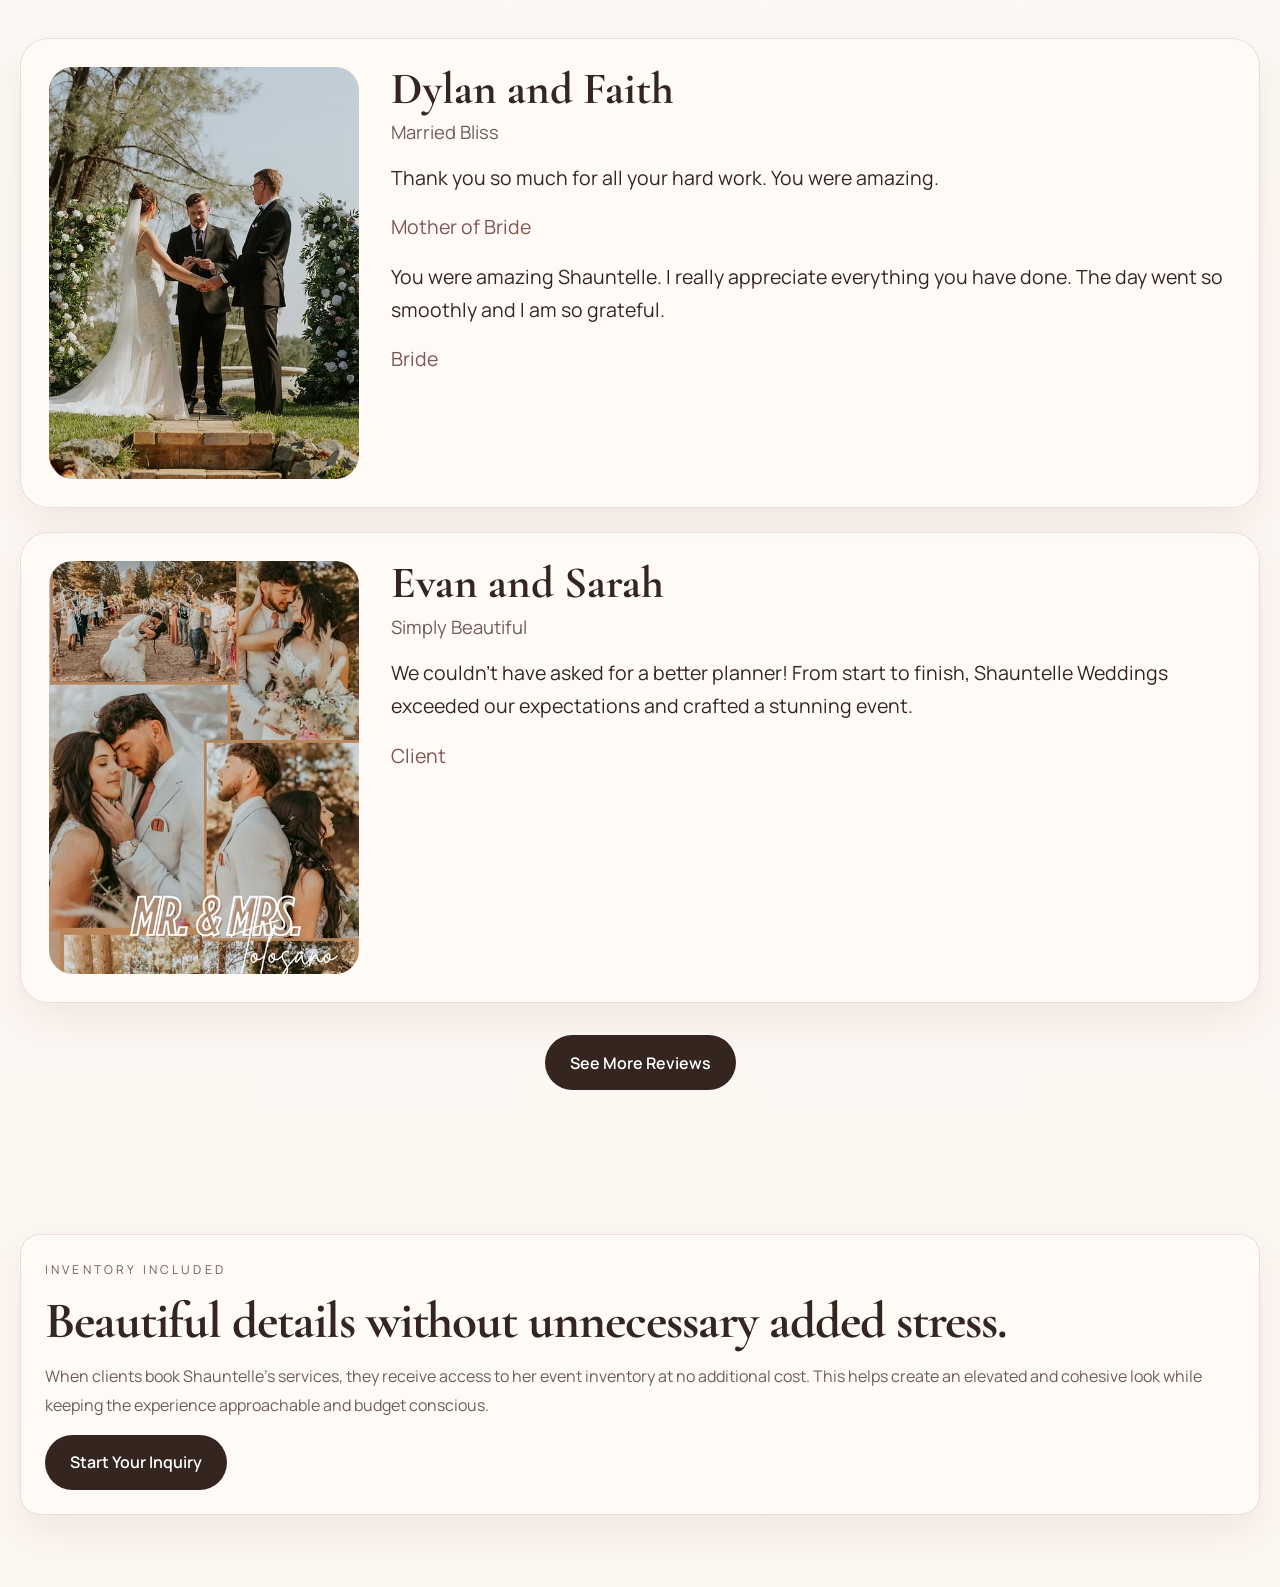
==== commit eaad663c: "text updates" ====
--- a/index.html
+++ b/index.html
@@ -1,3 +1,4 @@
+
 <!DOCTYPE html>
 <html lang="en">
   <head>
--- a/styles.css
+++ b/styles.css
@@ -818,8 +818,8 @@
 .gallery-rail-grid {
   display: grid;
   grid-auto-flow: column;
-  grid-template-rows: repeat(2, minmax(240px, 1fr));
-  grid-auto-columns: minmax(240px, 1fr);
+  grid-template-rows: repeat(2, minmax(480px, 1fr));
+  grid-auto-columns: minmax(480px, 1fr);
   gap: 0.7rem;
   transition: transform 0.35s ease;
   will-change: transform;
@@ -838,7 +838,7 @@
 .gallery-thumb img {
   width: 100%;
   height: 100%;
-  min-height: 240px;
+  min-height: 360px;
   object-fit: cover;
   display: block;
 }
@@ -1252,6 +1252,218 @@
 
 
 /* ==================================================
+   Gallery square thumbnails + tightened album system
+   ================================================== */
+
+/* Keep the two-row gallery layout while using square image tiles */
+.gallery-rail-grid {
+  grid-template-rows: repeat(2, minmax(180px, 1fr));
+  grid-auto-columns: minmax(180px, 1fr);
+}
+
+.gallery-thumb img {
+  width: 100%;
+  height: auto;
+  min-height: 0;
+  aspect-ratio: 1 / 1;
+  object-fit: cover;
+}
+
+/* Footer / album social icon buttons */
+.sr-only {
+  position: absolute;
+  width: 1px;
+  height: 1px;
+  padding: 0;
+  margin: -1px;
+  overflow: hidden;
+  clip: rect(0, 0, 0, 0);
+  white-space: nowrap;
+  border: 0;
+}
+
+.social-links {
+  display: flex;
+  flex-wrap: wrap;
+  gap: 0.75rem;
+  margin-top: 0.9rem;
+}
+
+.social-icon-button {
+  width: 3rem;
+  height: 3rem;
+  display: inline-flex;
+  align-items: center;
+  justify-content: center;
+  border-radius: 0.9rem;
+  background: #1f2f4a;
+  color: #eef4ff;
+  border: 1px solid rgba(255,255,255,0.08);
+  box-shadow: var(--shadow);
+  transition: transform 0.2s ease, opacity 0.2s ease, background 0.2s ease;
+}
+
+.social-icon-button:hover {
+  transform: translateY(-1px);
+  background: #f0e1d6;
+}
+
+.social-icon-button svg {
+  width: 1.2rem;
+  height: 1.2rem;
+  fill: currentColor;
+  stroke: currentColor;
+  stroke-width: 0.7;
+}
+
+/* Capitalization polish for album cards and labels */
+.album-card-label,
+.footer-label,
+.eyebrow {
+  text-transform: uppercase;
+}
+
+@media (max-width: 920px) {
+  .gallery-rail-grid {
+    grid-template-rows: repeat(2, minmax(160px, 1fr));
+    grid-auto-columns: minmax(160px, 1fr);
+  }
+}
+
+@media (max-width: 640px) {
+  .gallery-rail-grid {
+    grid-template-rows: repeat(2, minmax(140px, 1fr));
+    grid-auto-columns: minmax(140px, 1fr);
+  }
+
+  .social-icon-button {
+    width: 2.8rem;
+    height: 2.8rem;
+  }
+}
+
+/* ==================================================
+   Gallery system overrides
+   Consolidated in one place to avoid repeated selectors.
+   Edit these variables to control gallery sizing.
+   ================================================== */
+
+:root {
+  --gallery-gap: 0.7rem;
+  --gallery-tile-size-desktop: 200px;
+  --gallery-tile-size-tablet: 170px;
+  --gallery-tile-size-mobile: 135px;
+  --gallery-thumb-aspect: 4 / 5;
+}
+
+/* Main gallery and album rails */
+.gallery-page-section {
+  padding-top: 1rem;
+}
+
+.gallery-rail-shell {
+  width: min(100%, calc(100vw - 1rem));
+  margin: 0 auto;
+  display: grid;
+  grid-template-columns: auto minmax(0, 1fr) auto;
+  gap: 0.8rem;
+  align-items: center;
+}
+
+.gallery-rail-window {
+  overflow: hidden;
+}
+
+.gallery-rail-grid {
+  display: grid;
+  grid-auto-flow: column;
+  grid-template-rows: repeat(2, minmax(var(--gallery-tile-size-desktop), 1fr));
+  grid-auto-columns: minmax(var(--gallery-tile-size-desktop), 1fr);
+  gap: var(--gallery-gap);
+  transition: transform 0.55s cubic-bezier(0.22, 1, 0.36, 1);
+  will-change: transform;
+}
+
+/* Keep two visible rows with a luxury editorial feel */
+.gallery-thumb {
+  position: relative;
+  padding: 0;
+  border: 0;
+  background: rgba(255, 250, 246, 0.7);
+  border-radius: 0;
+  overflow: hidden;
+  cursor: pointer;
+  box-shadow: none;
+}
+
+.gallery-thumb::after {
+  content: "";
+  position: absolute;
+  inset: 0;
+  background:
+    linear-gradient(180deg, rgba(255, 250, 246, 0.02), rgba(52, 37, 31, 0.16)),
+    radial-gradient(circle at top, rgba(255, 255, 255, 0.16), transparent 48%);
+  opacity: 0;
+  transition: opacity 0.28s ease;
+  pointer-events: none;
+}
+
+.gallery-thumb img {
+  width: 100%;
+  height: auto;
+  min-height: 0;
+  aspect-ratio: var(--gallery-thumb-aspect);
+  object-fit: cover;
+  display: block;
+  transform: scale(1);
+  transition: transform 0.45s ease, filter 0.3s ease;
+}
+
+.gallery-thumb:hover::after,
+.gallery-thumb:focus-visible::after {
+  opacity: 1;
+}
+
+.gallery-thumb:hover img,
+.gallery-thumb:focus-visible img {
+  transform: scale(1.04);
+  filter: saturate(1.02);
+}
+
+.gallery-thumb.is-active img {
+  outline: 2px solid var(--accent-deep);
+  outline-offset: -2px;
+}
+
+.gallery-rail-button {
+  position: relative;
+  z-index: 2;
+}
+
+@media (max-width: 920px) {
+  .gallery-rail-grid {
+    grid-template-rows: repeat(2, minmax(var(--gallery-tile-size-tablet), 1fr));
+    grid-auto-columns: minmax(var(--gallery-tile-size-tablet), 1fr);
+  }
+
+  .gallery-rail-shell {
+    grid-template-columns: 1fr;
+  }
+
+  .gallery-rail-button {
+    display: none;
+  }
+}
+
+@media (max-width: 640px) {
+  .gallery-rail-grid {
+    grid-template-rows: repeat(2, minmax(var(--gallery-tile-size-mobile), 1fr));
+    grid-auto-columns: minmax(var(--gallery-tile-size-mobile), 1fr);
+  }
+}
+
+
+/* ==================================================
    Social band below hero
    ================================================== */
 .social-band-section {
@@ -1286,7 +1498,8 @@
 }
 
 /* ==================================================
-   Mobile gallery swipe behavior
+   Mobile gallery swipe mode
+   Keep desktop carousel behavior intact.
    ================================================== */
 @media (max-width: 920px) {
   .social-band {
@@ -1302,7 +1515,6 @@
     gap: 0;
   }
 
-  /* Remove page buttons on mobile and let the rail swipe naturally */
   .gallery-rail-button {
     display: none;
   }
@@ -1312,7 +1524,7 @@
     overflow-y: hidden;
     -webkit-overflow-scrolling: touch;
     scrollbar-width: none;
-    padding-bottom: 0.2rem;
+    padding-bottom: 0.15rem;
   }
 
   .gallery-rail-window::-webkit-scrollbar {
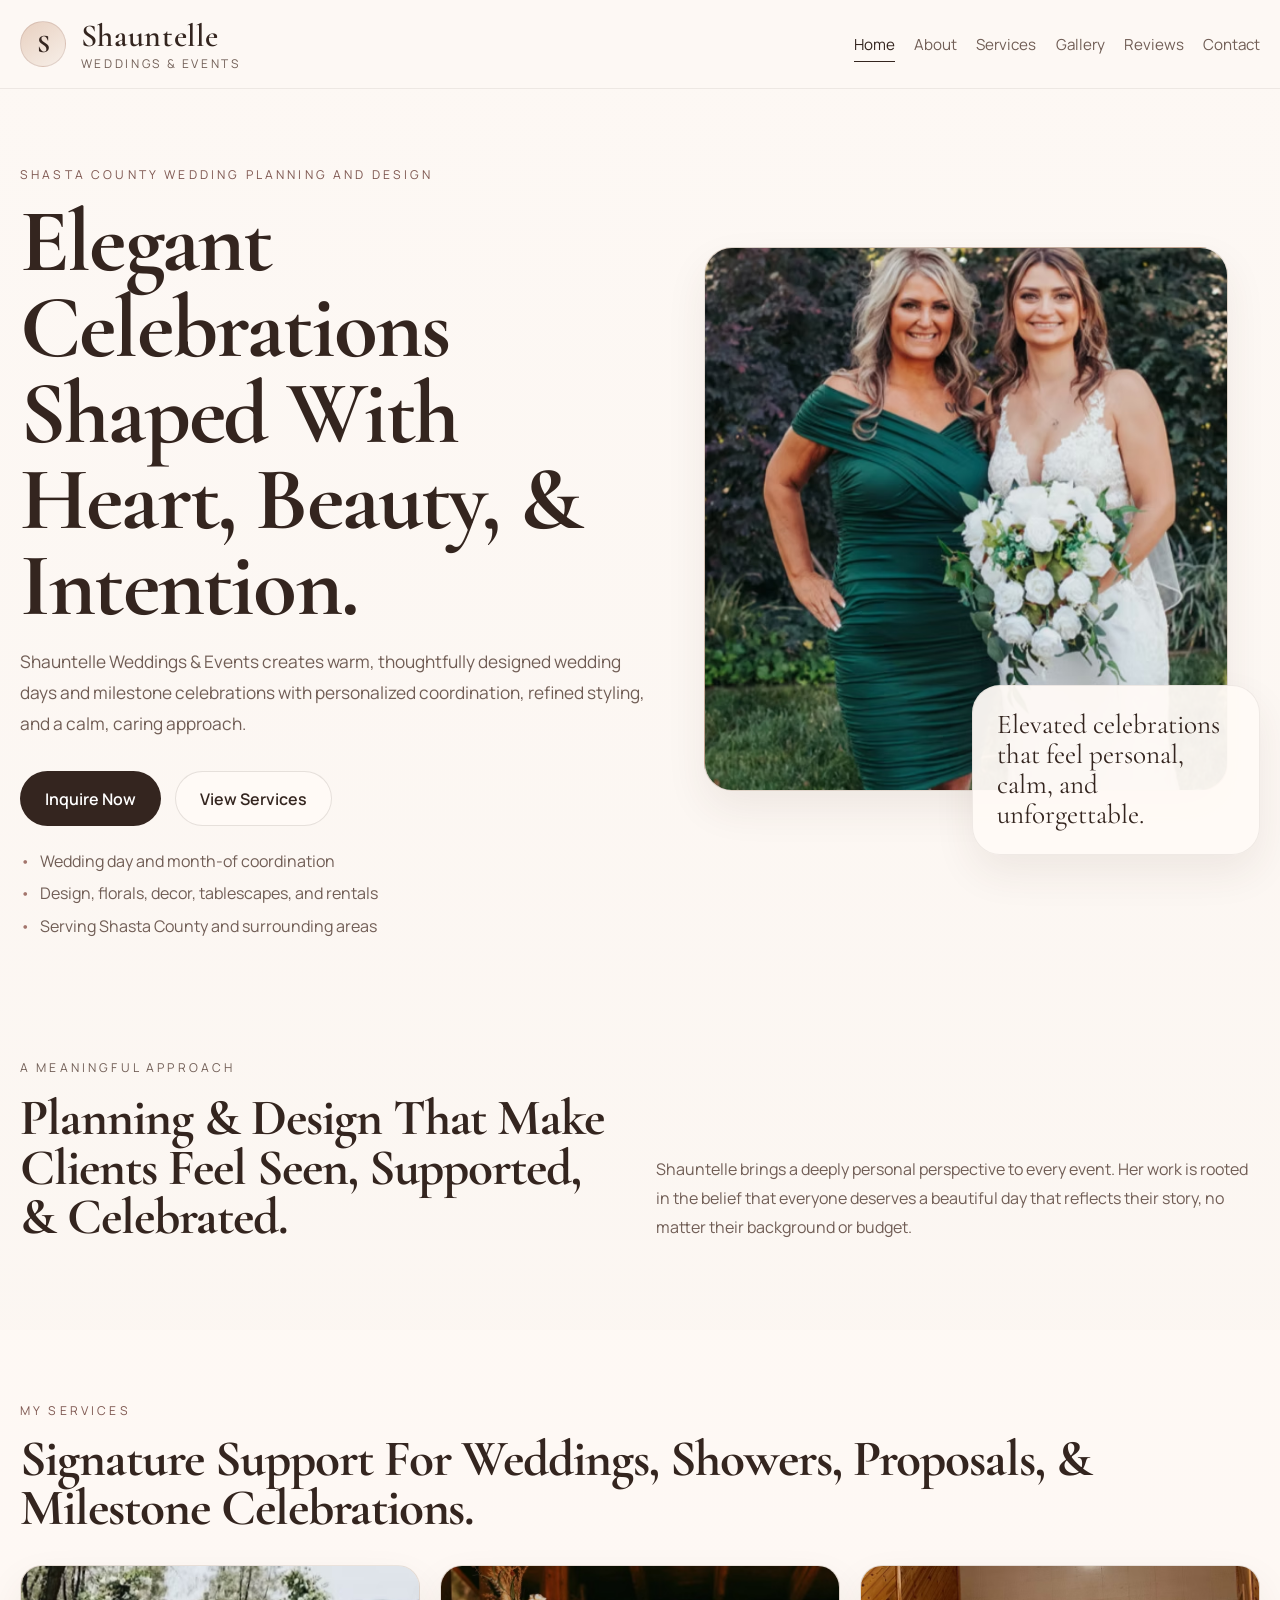
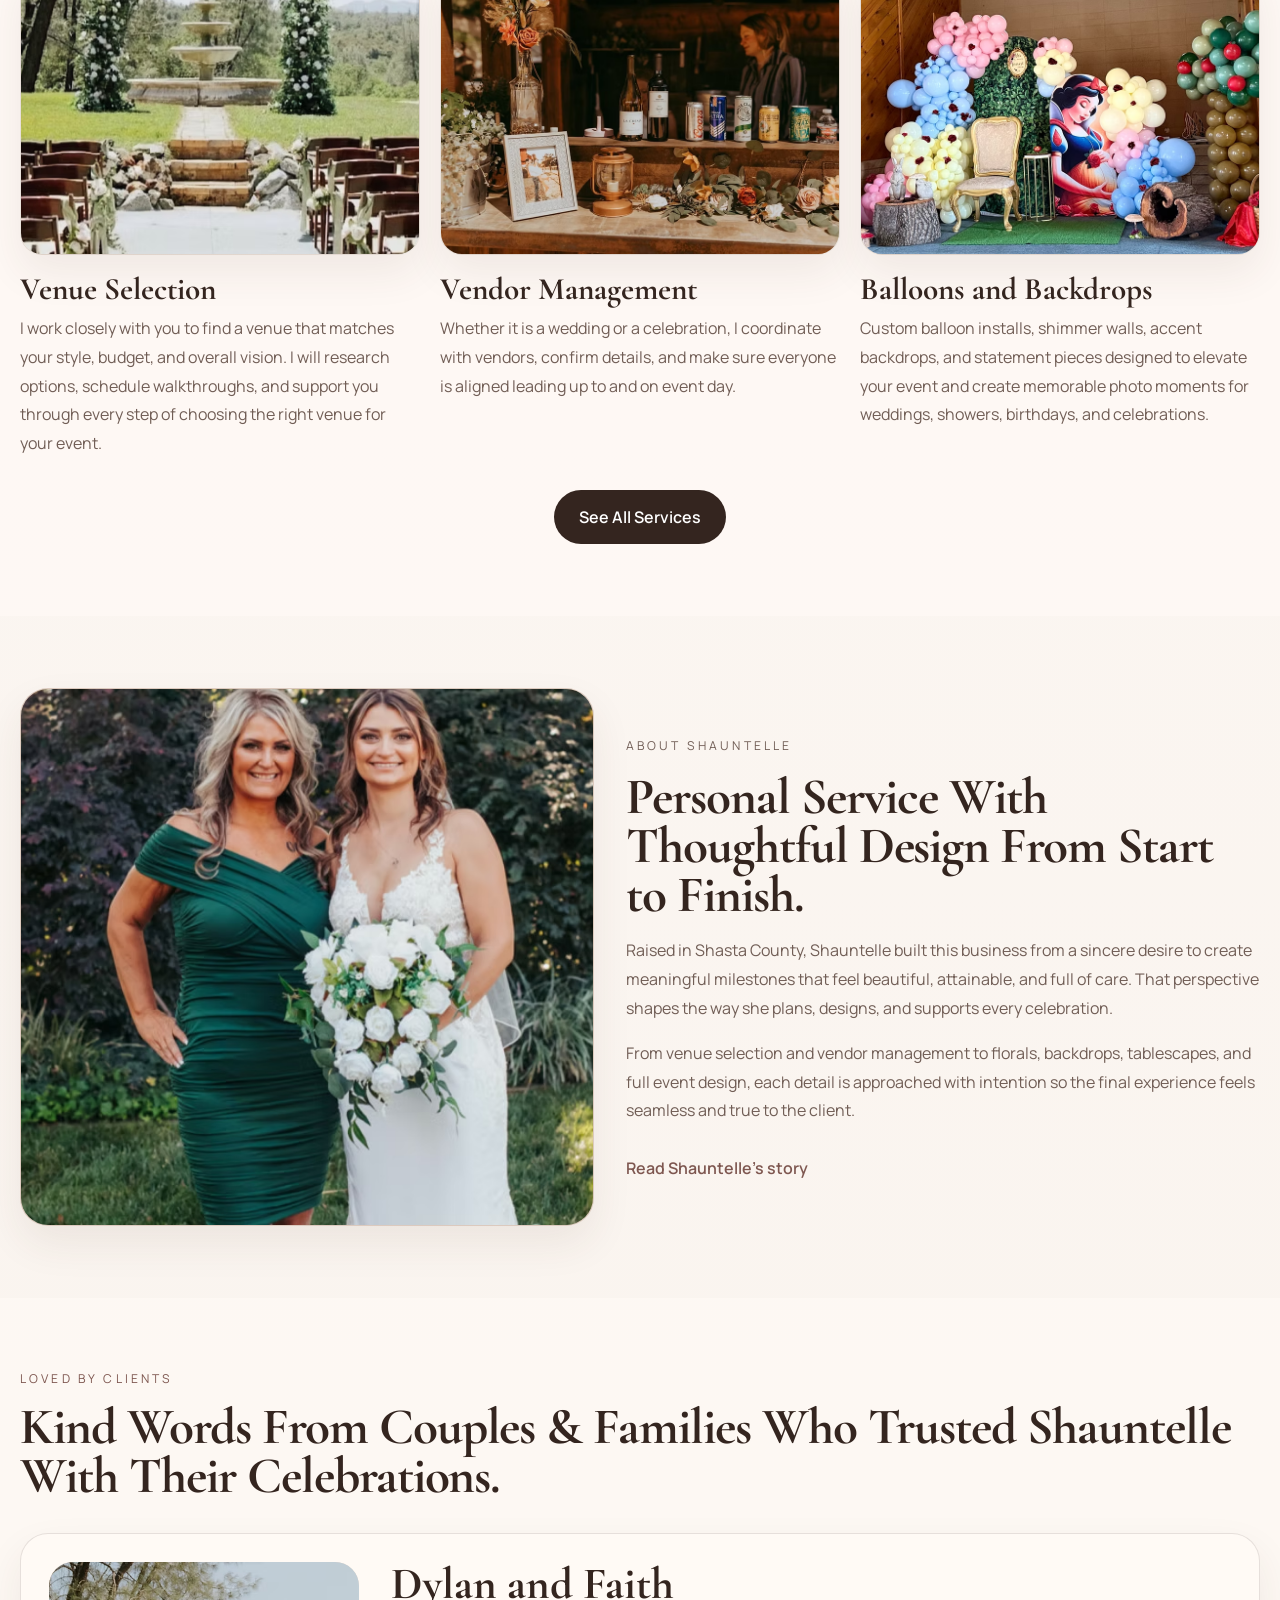
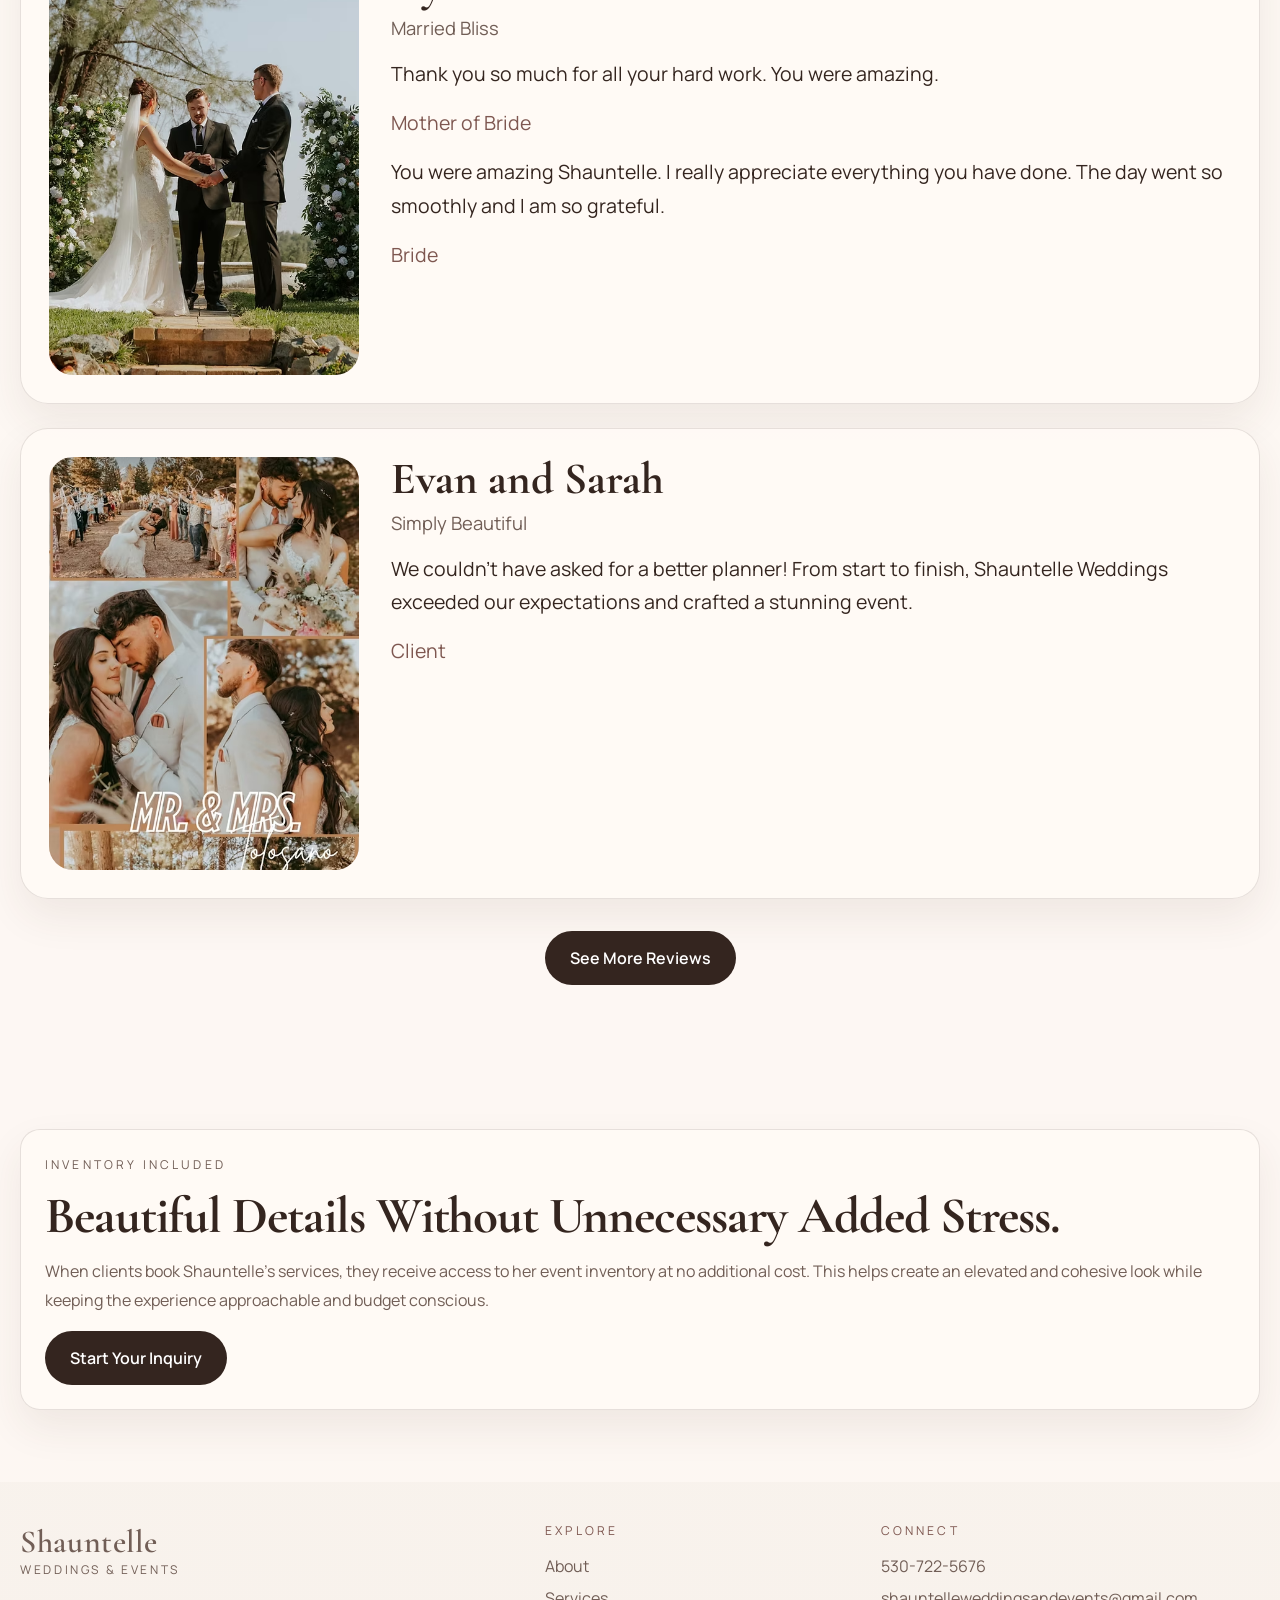
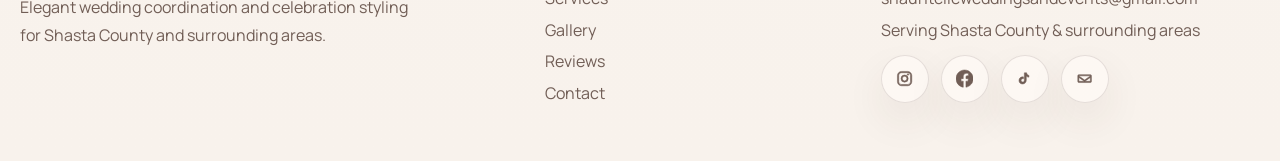
==== commit 4dac26e6: "revert" ====
--- a/index.html
+++ b/index.html
@@ -1,4 +1,3 @@
-
 <!DOCTYPE html>
 <html lang="en">
   <head>
@@ -54,7 +53,7 @@
   <section class="hero-section">
     <div class="container hero-grid">
       <div class="hero-copy">
-        <p class="eyebrow">Shasta County Wedding Planning & Design</p>
+        <p class="eyebrow">Shasta County Wedding Planning and Design</p>
         <h1>Elegant Celebrations Shaped With Heart, Beauty, & Intention.</h1>
         <p class="lead">
           Shauntelle Weddings &amp; Events creates warm, thoughtfully designed wedding days and milestone celebrations
@@ -76,58 +75,12 @@
             <img src="assets/Shauntelle-Weddings-Main.avif" alt="Shauntelle Weddings and Events featured celebration design" fetchpriority="high" decoding="async"  loading="lazy" decoding="async" />
           </div>
           <div class="photo-card accent-card">
-            <p>Elevated Celebrations That Feel Personal, Calm, & Unforgettable.</p>
+            <p>Elevated celebrations that feel personal, calm, and unforgettable.</p>
           </div>
         </div>
       </div>
     </div>
   </section>
-
-
-<section class="social-band-section">
-  <div class="container">
-    <div class="social-band">
-      <div class="social-band-copy">
-        <p class="eyebrow">Stay Connected</p>
-        <h2>Follow Along For Recent Celebrations, Behind The Scenes Details, & Event Inspiration.</h2>
-      </div>
-
-      <!--
-        SOCIAL BAND:
-        Replace the blank href values below with the final live profile URLs.
-        These use the same shared visual language as the footer icons.
-      -->
-      <div class="social-links social-links-band" aria-label="Social links">
-        <a class="social-icon-button" href="" aria-label="Instagram profile">
-          <svg viewBox="0 0 24 24" aria-hidden="true">
-            <rect x="3.25" y="3.25" width="17.5" height="17.5" rx="5"></rect>
-            <circle cx="12" cy="12" r="4.1"></circle>
-            <circle cx="17.25" cy="6.75" r="1"></circle>
-          </svg>
-          <span class="sr-only">Instagram</span>
-        </a>
-        <a class="social-icon-button" href="" aria-label="Facebook profile">
-          <svg viewBox="0 0 24 24" aria-hidden="true">
-            <path d="M13.25 20v-6.3h2.2l.45-2.7h-2.65V9.35c0-.95.32-1.6 1.7-1.6H16V5.4c-.3-.04-.95-.1-1.8-.1-2.7 0-4.45 1.65-4.45 4.7V11H7.5v2.7h2.25V20h3.5z"></path>
-          </svg>
-          <span class="sr-only">Facebook</span>
-        </a>
-        <a class="social-icon-button" href="" aria-label="TikTok profile">
-          <svg viewBox="0 0 24 24" aria-hidden="true">
-            <path d="M14.8 4c.3 1.8 1.35 3.15 3.2 3.55v2.45c-1.33-.03-2.55-.42-3.65-1.12v5.1c0 3.27-1.98 5.52-5.23 5.52-2.93 0-4.97-2.08-4.97-4.85 0-2.98 2.2-5.08 5.4-5.08.28 0 .52.02.8.08v2.58a3.32 3.32 0 0 0-.8-.1c-1.48 0-2.45.95-2.45 2.32 0 1.22.93 2.22 2.23 2.22 1.53 0 2.32-1.07 2.32-2.88V4h3.15z"></path>
-          </svg>
-          <span class="sr-only">TikTok</span>
-        </a>
-        <a class="social-icon-button" href="" aria-label="Email">
-          <svg viewBox="0 0 24 24" aria-hidden="true">
-            <path d="M4 6.5h16a1.5 1.5 0 0 1 1.5 1.5v8A1.5 1.5 0 0 1 20 17.5H4A1.5 1.5 0 0 1 2.5 16V8A1.5 1.5 0 0 1 4 6.5zm0 1.7v.17l8 5.62 8-5.62V8.2H4zm16 7.6V10.4l-7.43 5.2a1 1 0 0 1-1.14 0L4 10.4v5.4h16z"></path>
-          </svg>
-          <span class="sr-only">Email</span>
-        </a>
-      </div>
-    </div>
-  </div>
-</section>
 
   <section class="section">
     <div class="container two-column-intro">
@@ -255,7 +208,7 @@
   <section class="section section-soft">
     <div class="container note-panel">
       <p class="eyebrow">Inventory included</p>
-      <h2>Beautiful details without unnecessary added stress.</h2>
+      <h2>Beautiful Details Without Unnecessary Added Stress.</h2>
       <p>
         When clients book Shauntelle’s services, they receive access to her event inventory at no additional cost.
         This helps create an elevated and cohesive look while keeping the experience approachable and budget conscious.
@@ -270,4 +223,4 @@
 
     <script src="script.js"></script>
   </body>
-</html>+</html>
--- a/styles.css
+++ b/styles.css
@@ -1461,85 +1461,3 @@
     grid-auto-columns: minmax(var(--gallery-tile-size-mobile), 1fr);
   }
 }
-
-
-/* ==================================================
-   Social band below hero
-   ================================================== */
-.social-band-section {
-  padding: 0 0 2.5rem;
-}
-
-.social-band {
-  display: grid;
-  grid-template-columns: 1.2fr auto;
-  gap: 1.5rem;
-  align-items: center;
-  padding: 1.4rem 1.5rem;
-  border-radius: var(--radius-lg);
-  background: linear-gradient(145deg, #efe0d4, #fff8f2);
-  border: 1px solid rgba(126, 87, 80, 0.12);
-  box-shadow: var(--shadow);
-}
-
-.social-band-copy h2 {
-  margin: 0;
-  font-family: "Cormorant Garamond", serif;
-  font-size: clamp(2rem, 3vw, 2.8rem);
-  line-height: 1.02;
-}
-
-.social-band .eyebrow {
-  margin-bottom: 0.7rem;
-}
-
-.social-links-band {
-  justify-content: flex-end;
-}
-
-/* ==================================================
-   Mobile gallery swipe mode
-   Keep desktop carousel behavior intact.
-   ================================================== */
-@media (max-width: 920px) {
-  .social-band {
-    grid-template-columns: 1fr;
-  }
-
-  .social-links-band {
-    justify-content: flex-start;
-  }
-
-  .gallery-rail-shell {
-    grid-template-columns: 1fr;
-    gap: 0;
-  }
-
-  .gallery-rail-button {
-    display: none;
-  }
-
-  .gallery-rail-window {
-    overflow-x: auto;
-    overflow-y: hidden;
-    -webkit-overflow-scrolling: touch;
-    scrollbar-width: none;
-    padding-bottom: 0.15rem;
-  }
-
-  .gallery-rail-window::-webkit-scrollbar {
-    display: none;
-  }
-
-  .gallery-rail-grid {
-    width: max-content;
-    transform: none !important;
-    transition: none !important;
-  }
-}
-
-@media (max-width: 640px) {
-  .social-band {
-    padding: 1.2rem 1rem;
-  }
-}
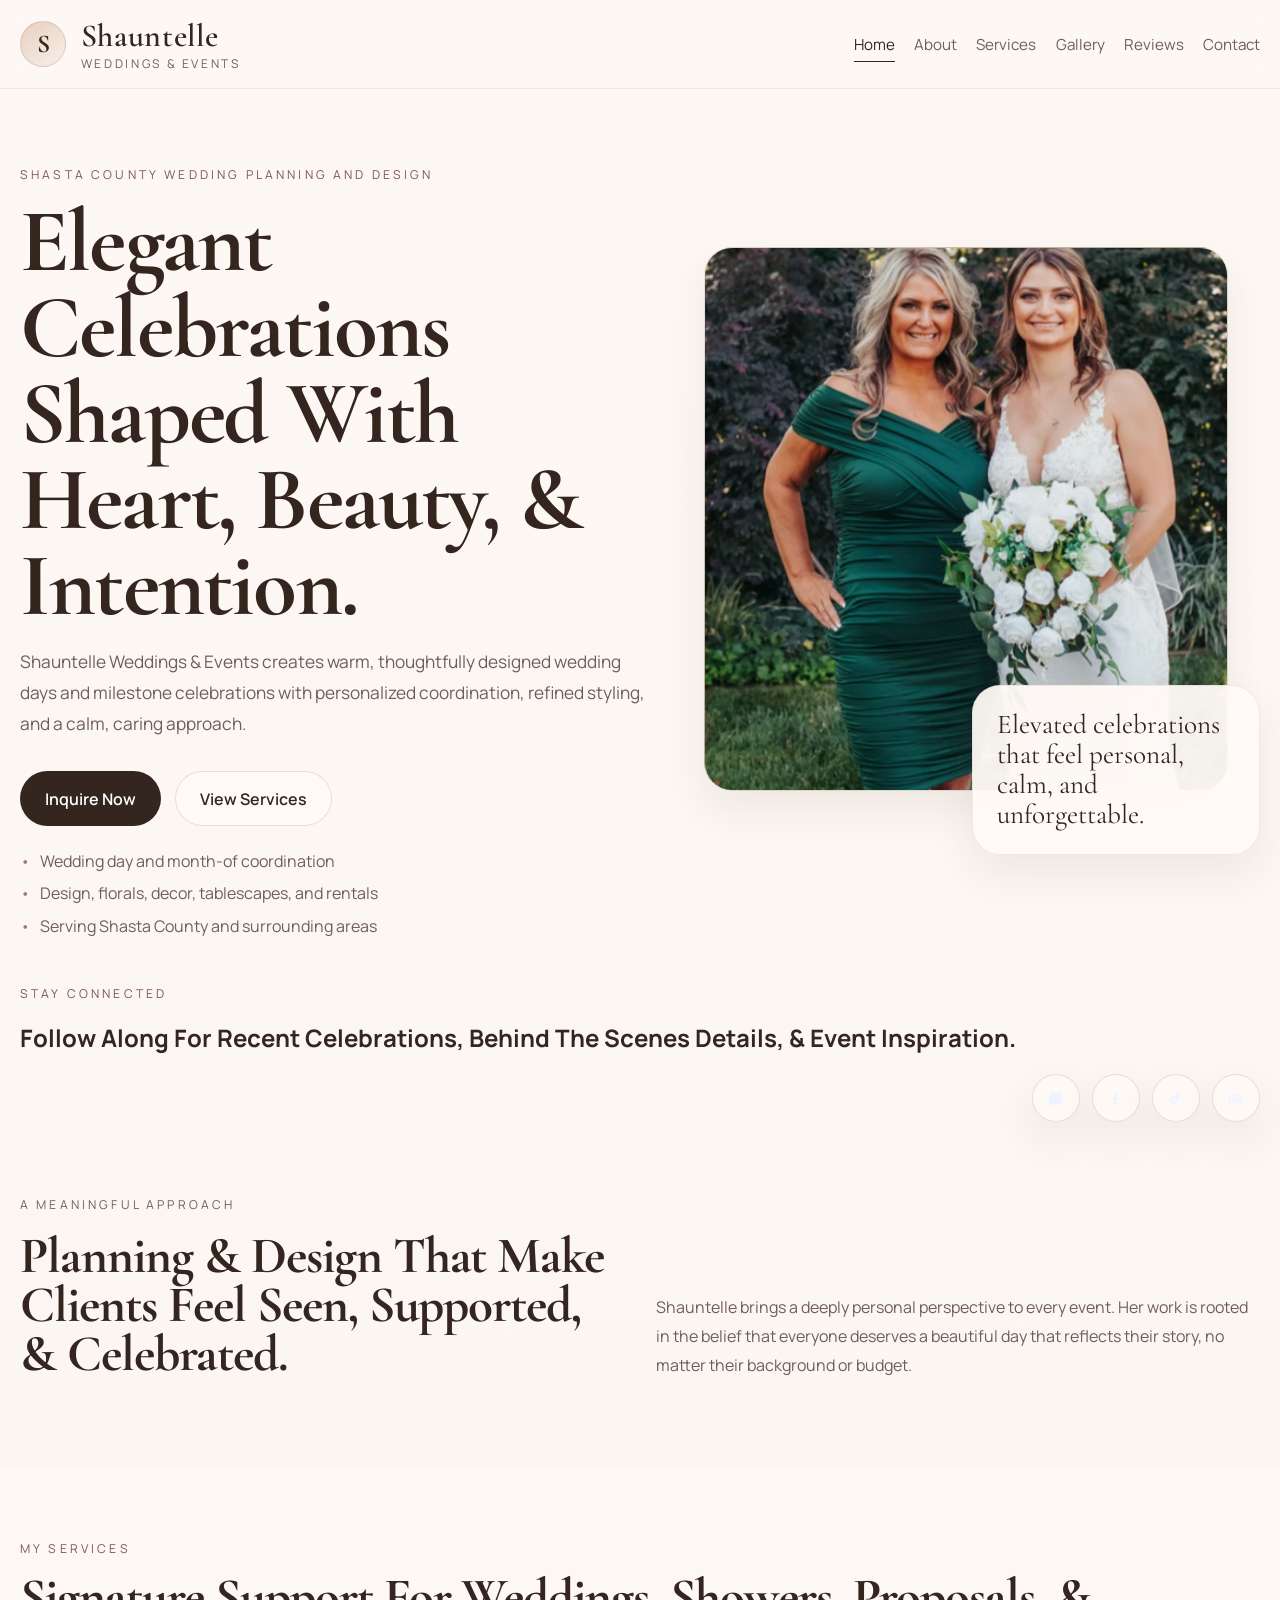
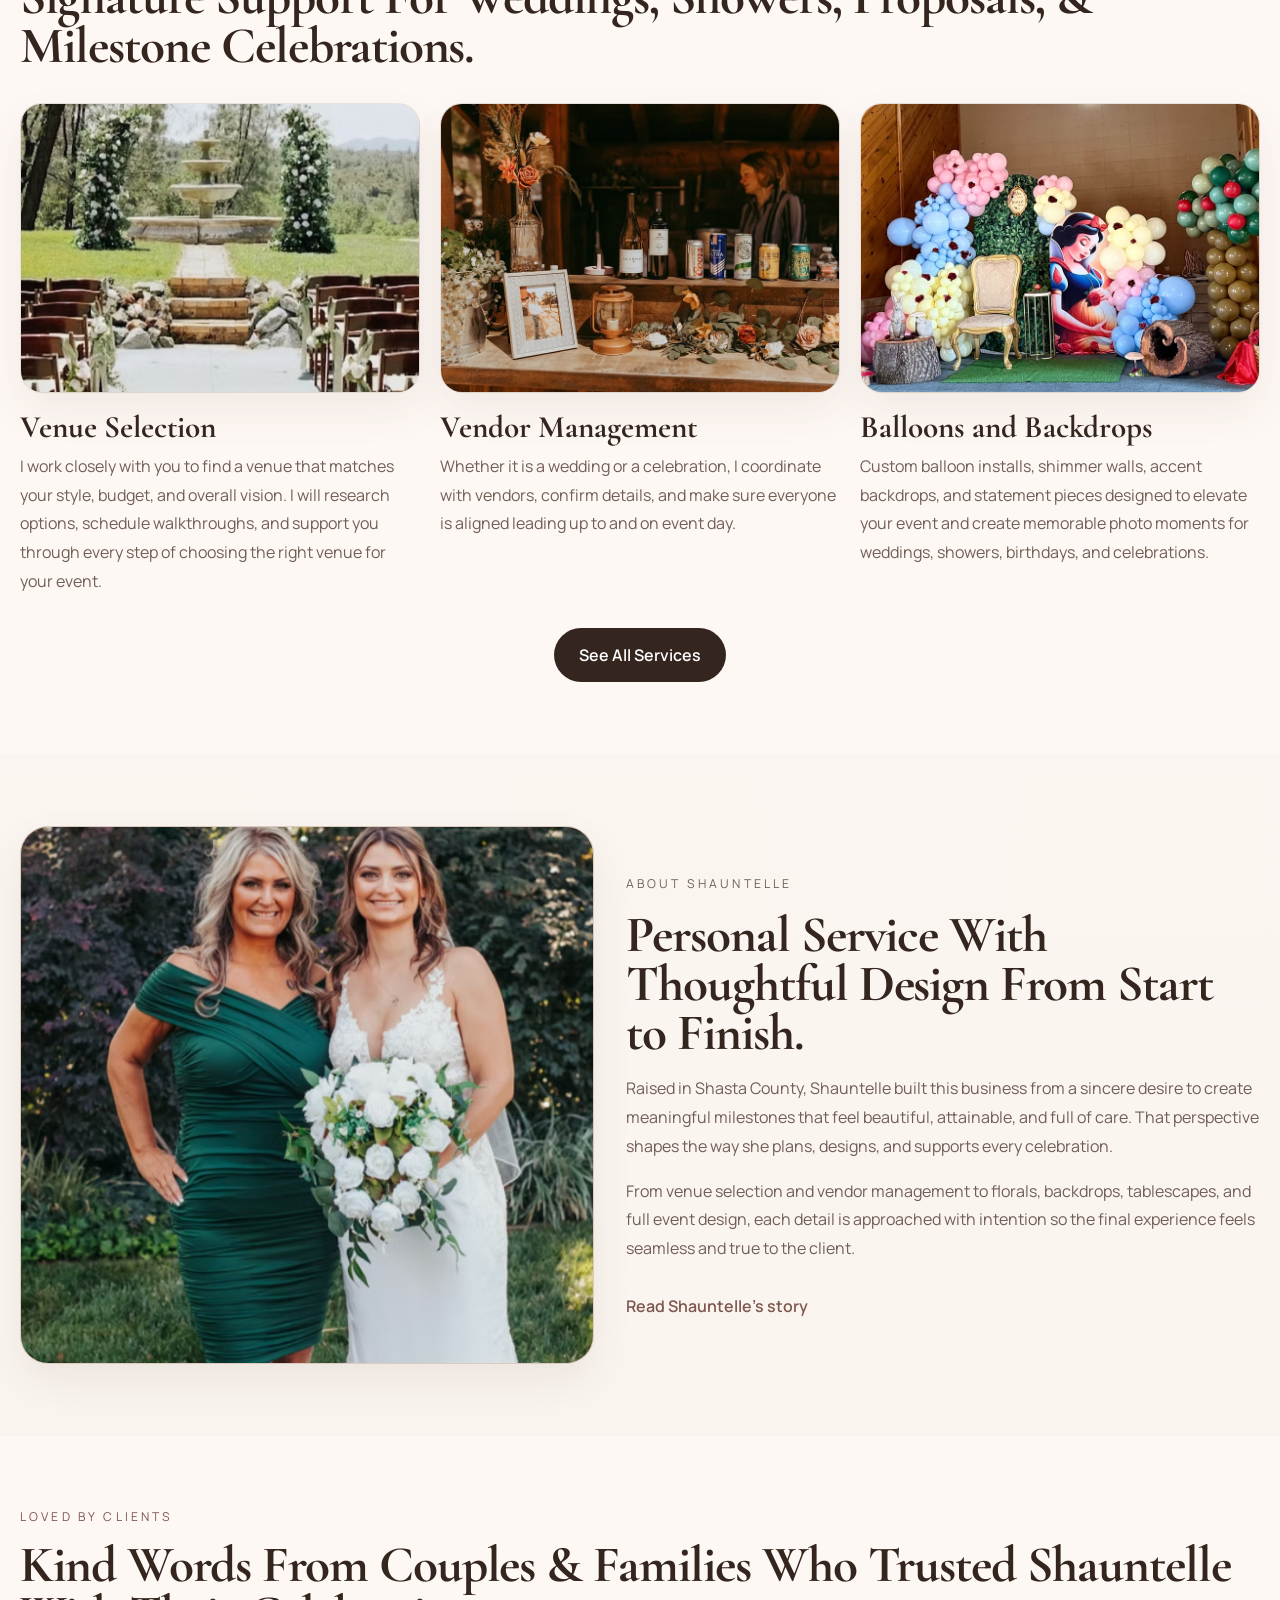
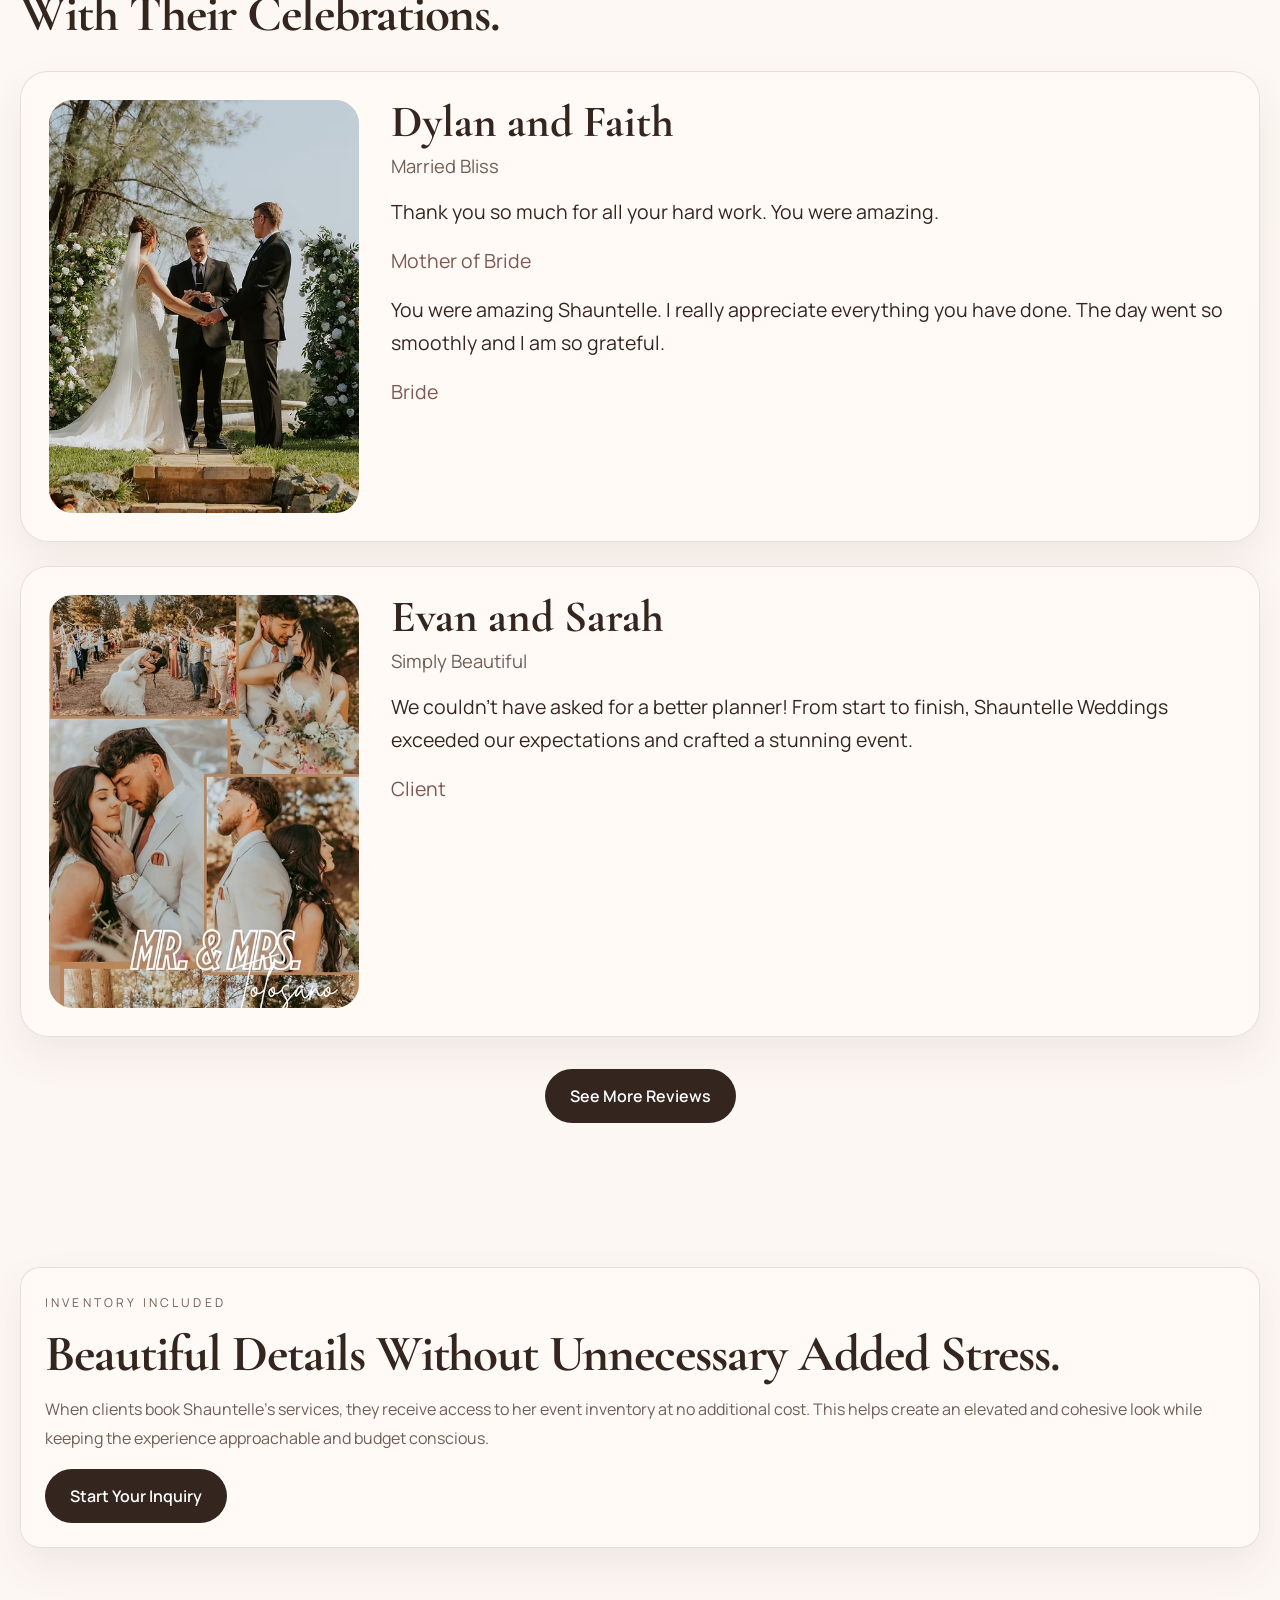
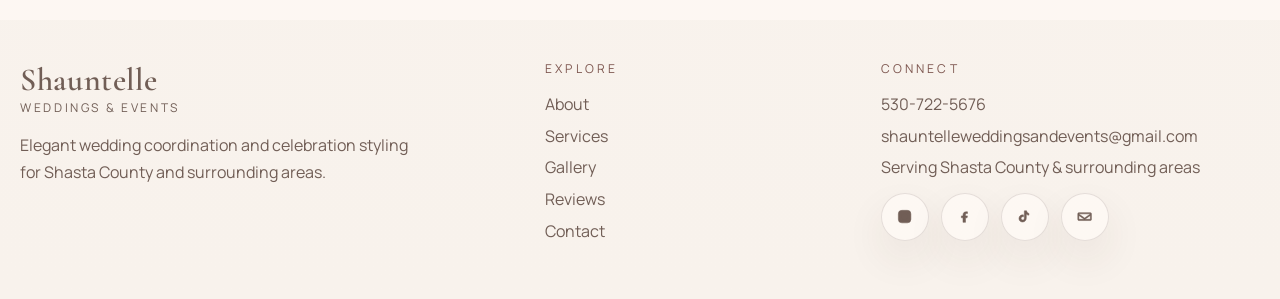
==== commit 7127870b: "compartmentalization" ====
--- a/index.html
+++ b/index.html
@@ -82,6 +82,20 @@
     </div>
   </section>
 
+<section class="social-band-section">
+  <div class="container">
+    <div class="social-band">
+      <div class="social-band-copy">
+        <p class="eyebrow">Stay Connected</p>
+        <h2>Follow Along For Recent Celebrations, Behind The Scenes Details, &amp; Event Inspiration.</h2>
+      </div>
+      <div class="social-links-band-wrap">
+        <div data-include="partials/social-icons.html"></div>
+      </div>
+    </div>
+  </div>
+</section>
+
   <section class="section">
     <div class="container two-column-intro">
       <div>
--- a/styles.css
+++ b/styles.css
@@ -1461,3 +1461,15 @@
     grid-auto-columns: minmax(var(--gallery-tile-size-mobile), 1fr);
   }
 }
+
+
+/* Shared social icons band wrapper */
+.social-links-band-wrap .social-links {
+  justify-content: flex-end;
+}
+
+@media (max-width: 920px) {
+  .social-links-band-wrap .social-links {
+    justify-content: flex-start;
+  }
+}
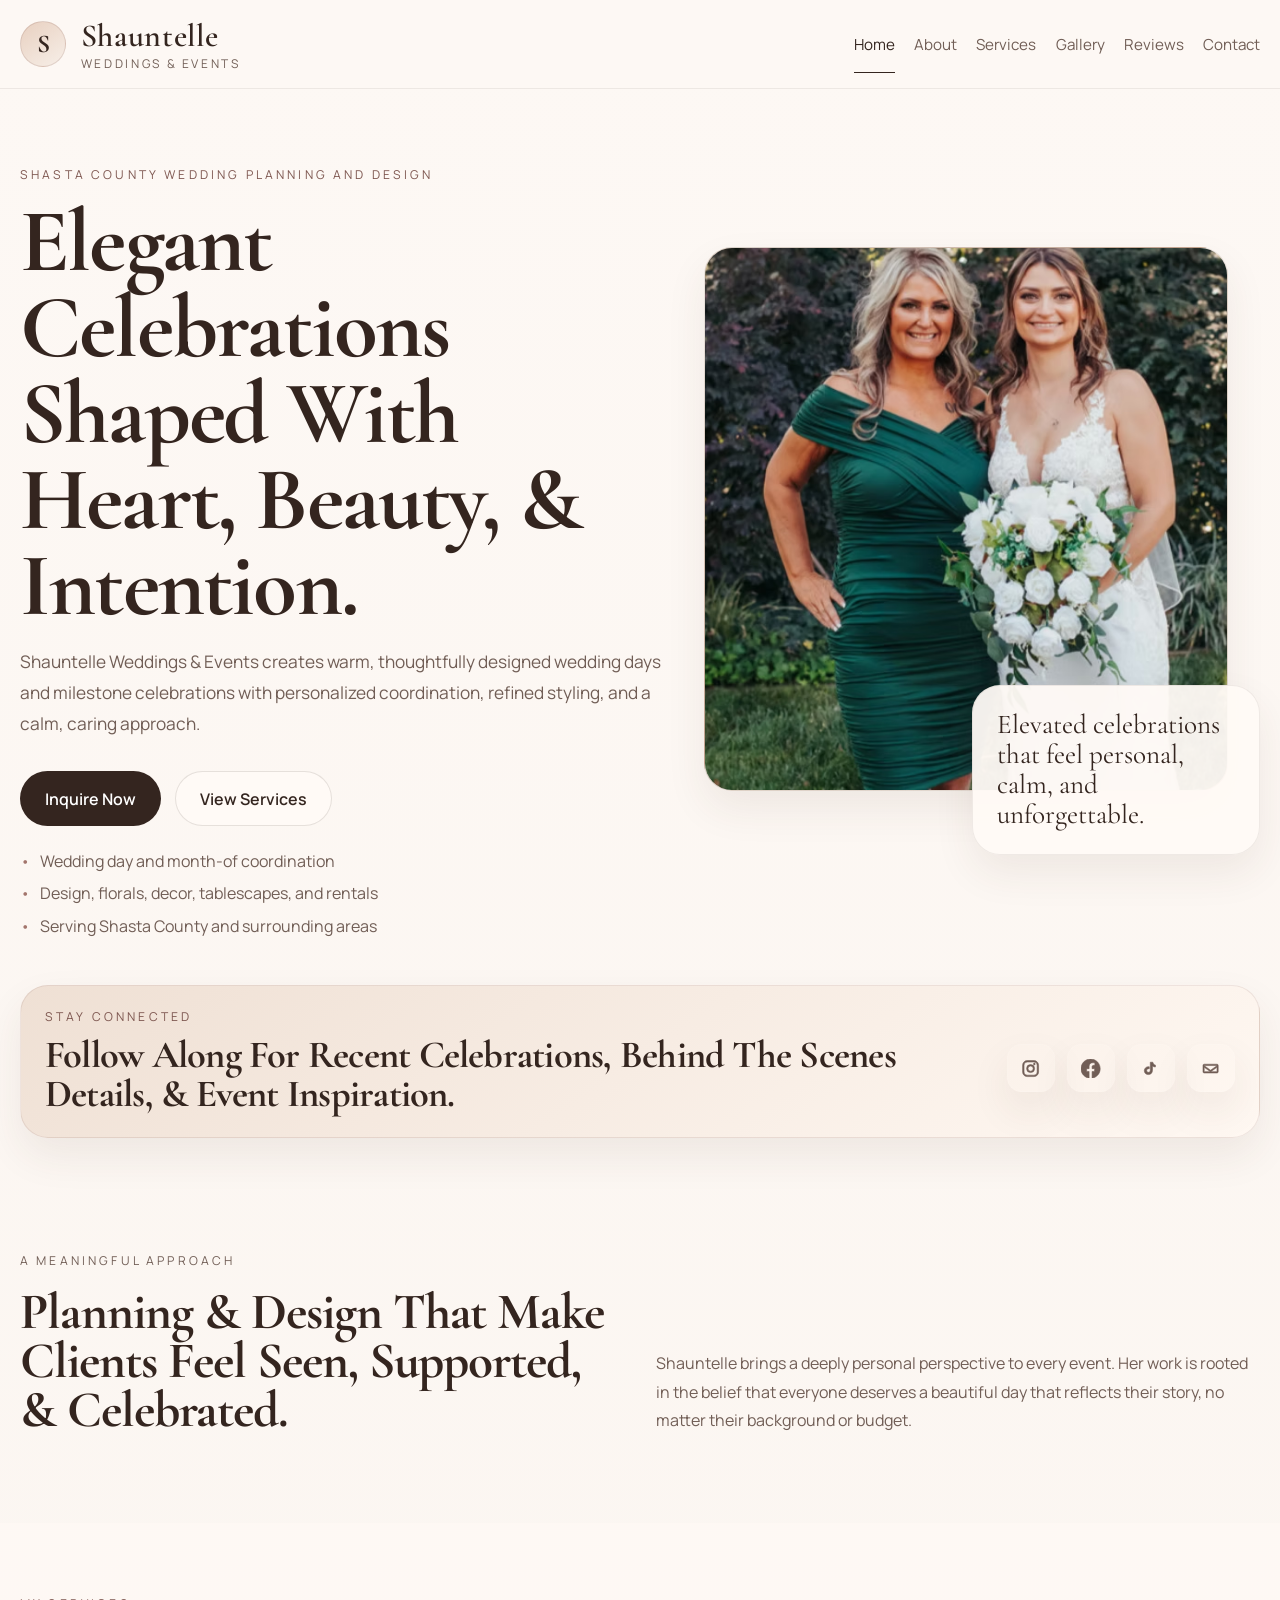
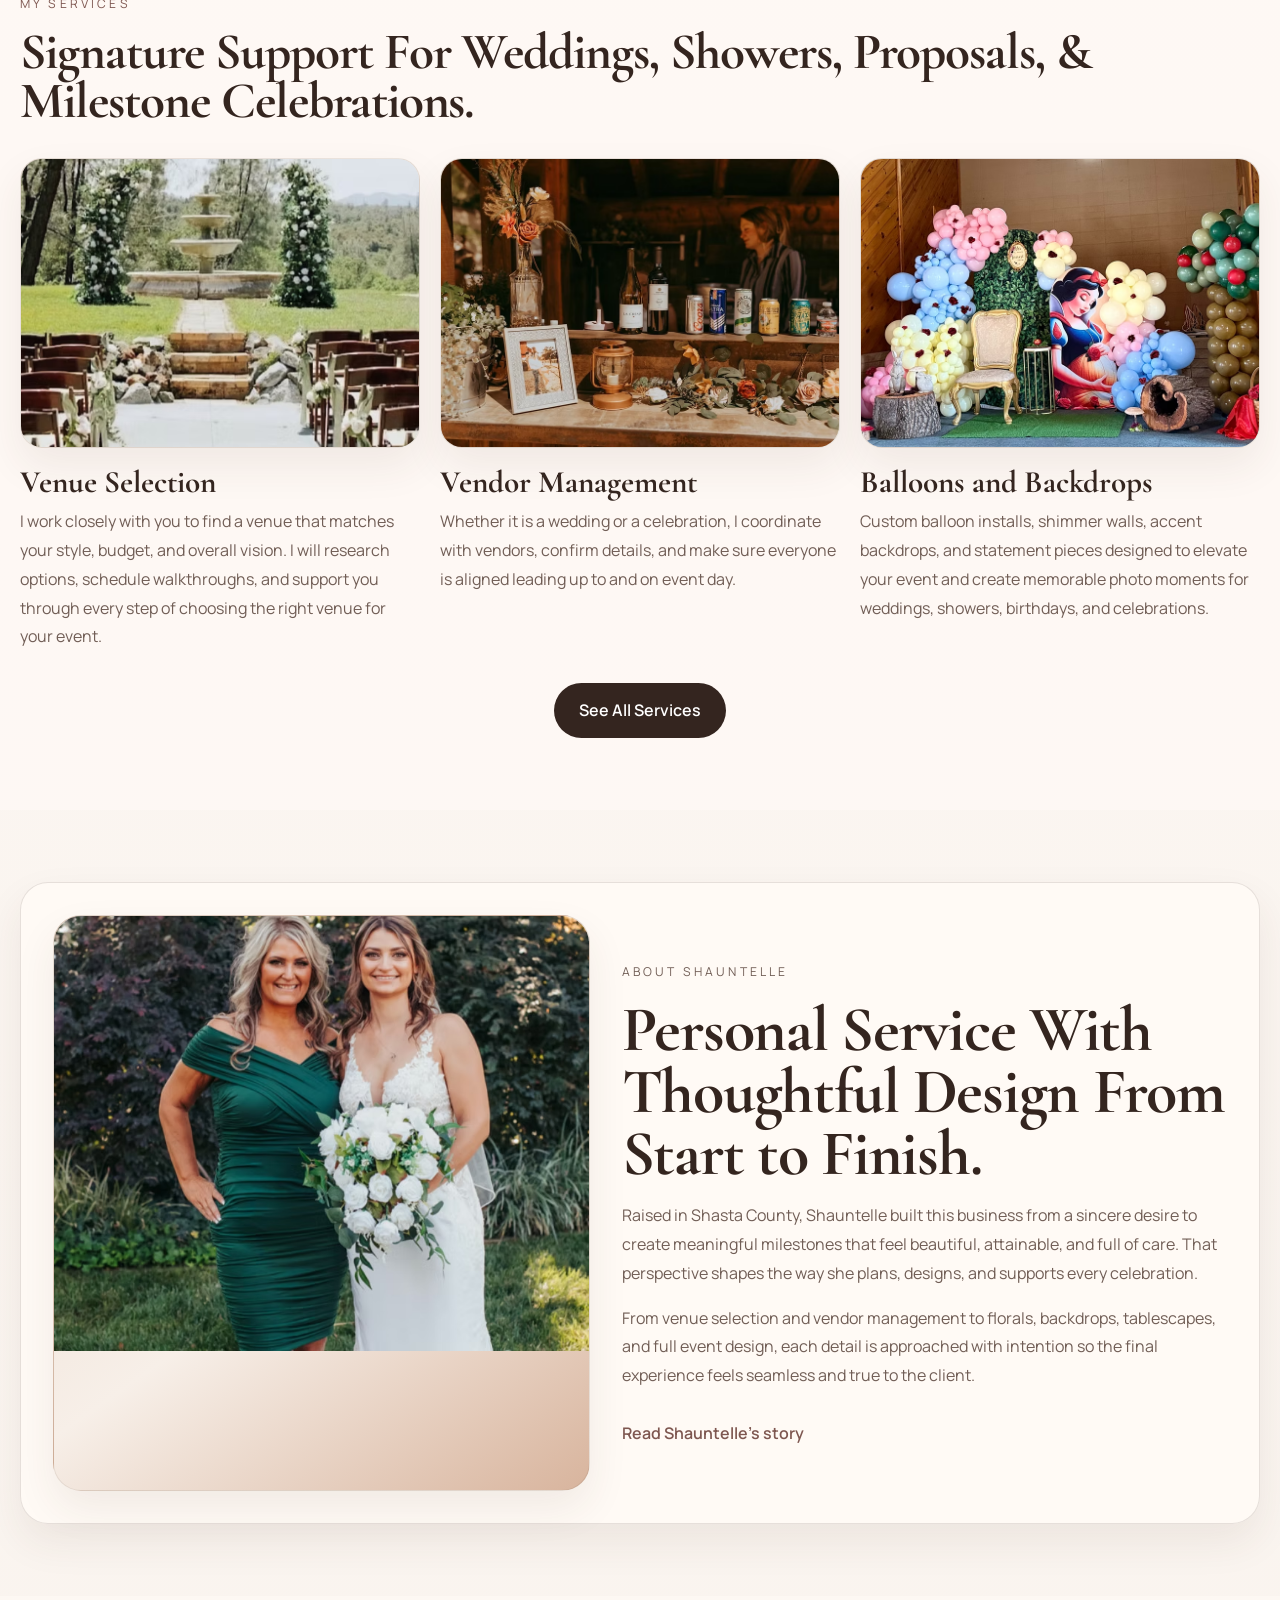
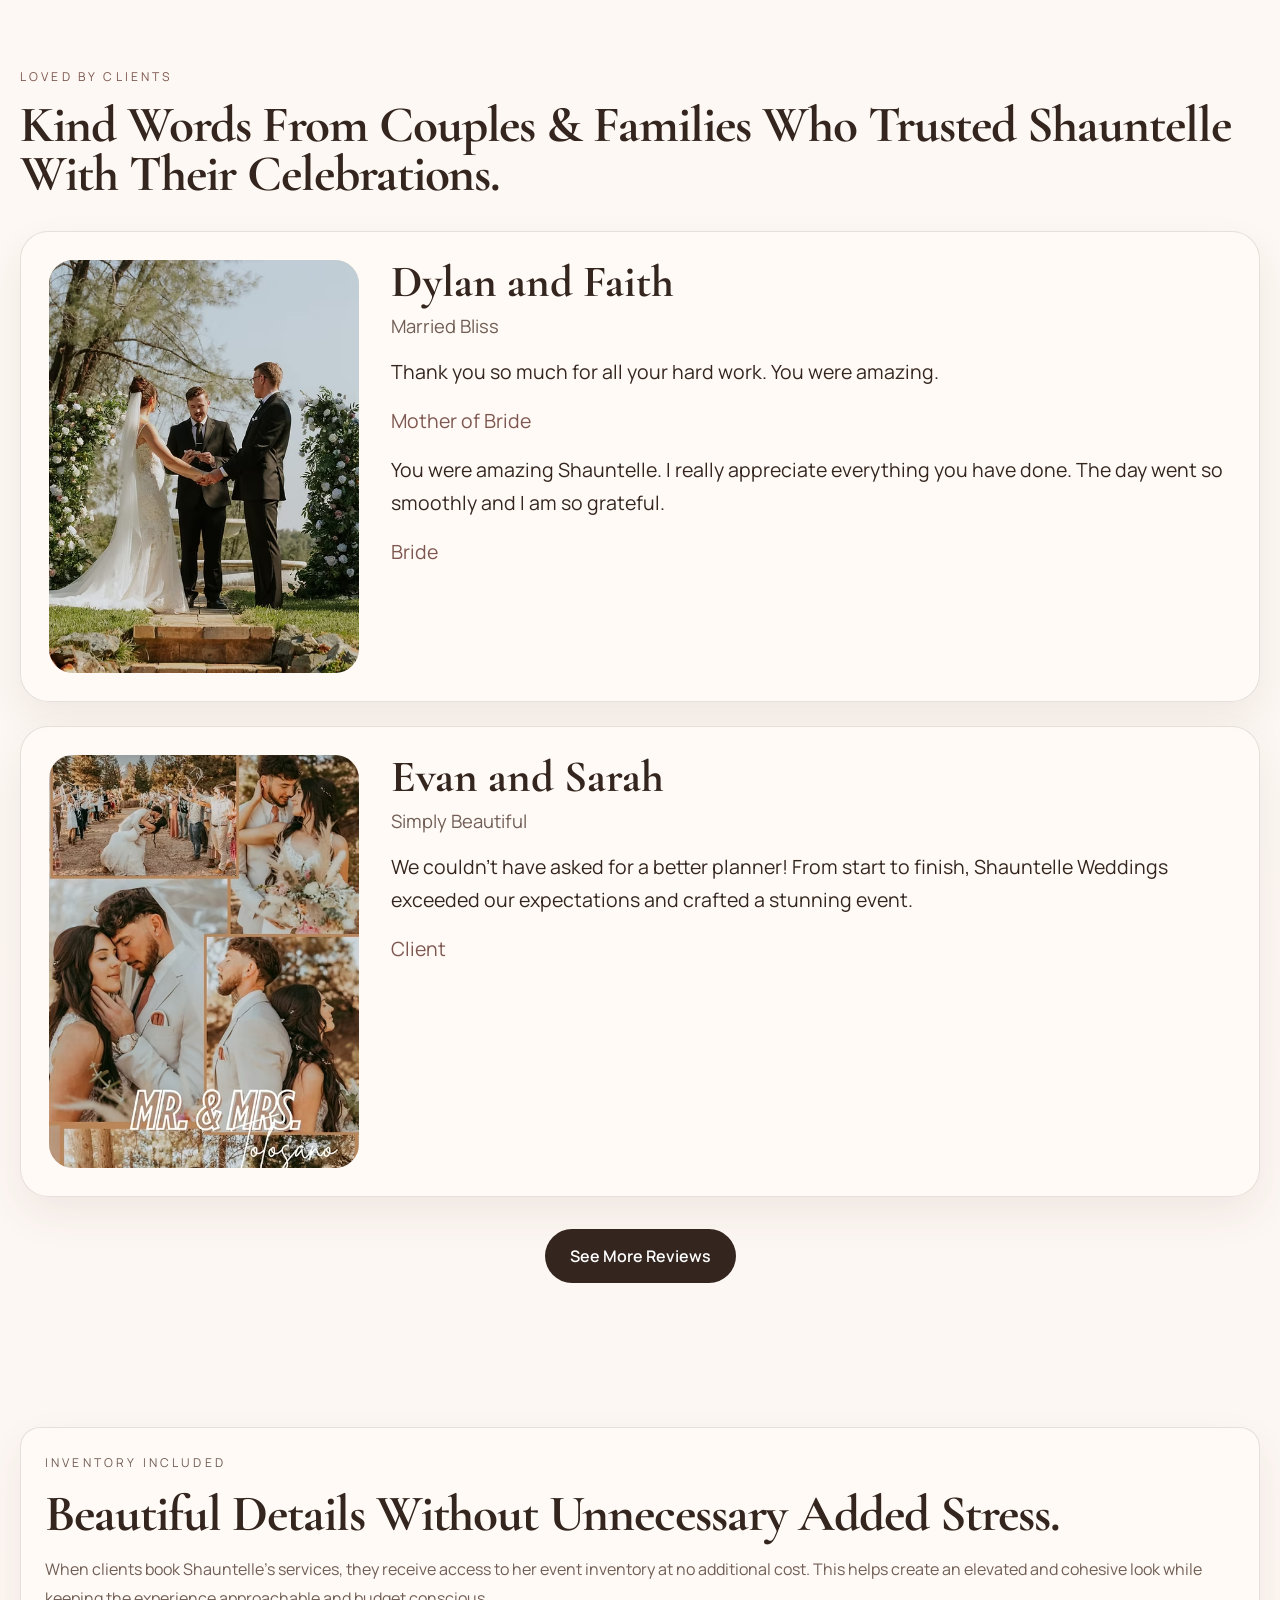
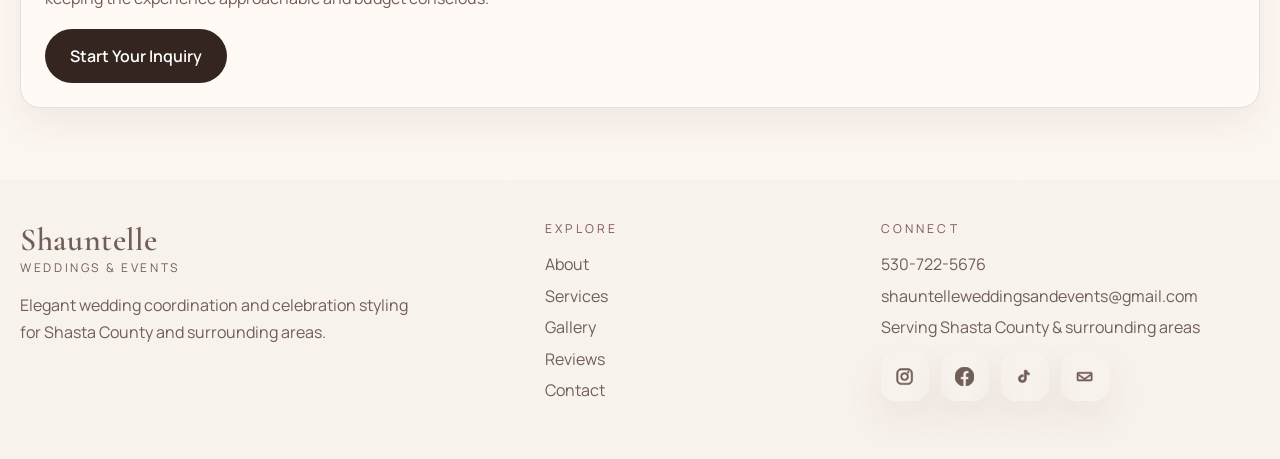
==== commit 65261e8c: "image update - about section" ====
--- a/index.html
+++ b/index.html
@@ -1,3 +1,4 @@
+
 <!DOCTYPE html>
 <html lang="en">
   <head>
@@ -147,11 +148,14 @@
   </section>
 
   <section class="section">
-    <div class="container split-feature">
-      <div class="feature-image real-photo-frame">
-        <img src="assets/Shauntelle-Weddings-Main.avif" alt="Wedding setup by Shauntelle Weddings and Events" loading="lazy" decoding="async" />
-      </div>
-      <div class="feature-copy long-form">
+  <div class="container">
+    <div class="feature-story-card">
+      <div class="feature-story-media">
+        <div class="feature-story-frame">
+          <img src="assets/Shauntelle-Weddings-Main.avif" alt="Wedding setup by Shauntelle Weddings and Events" loading="lazy" decoding="async" />
+        </div>
+      </div>
+      <div class="feature-story-copy long-form">
         <p class="eyebrow">About Shauntelle</p>
         <h2>Personal Service With Thoughtful Design From Start to Finish.</h2>
         <p>
@@ -166,7 +170,8 @@
         <a class="text-link" href="about.html">Read Shauntelle’s story</a>
       </div>
     </div>
-  </section>
+  </div>
+</section>
 
   <section class="section testimonial-preview-section section-soft">
     <div class="container">
--- a/styles.css
+++ b/styles.css
@@ -12,6 +12,13 @@
   --radius-lg: 28px;
   --radius-md: 20px;
   --container: min(1280px, calc(100% - 2.5rem));
+
+  /* Gallery controls */
+  --gallery-gap: 0.7rem;
+  --gallery-tile-size-desktop: 200px;
+  --gallery-tile-size-tablet: 170px;
+  --gallery-tile-size-mobile: 135px;
+  --gallery-thumb-aspect: 4 / 5;
 }
 
 * {
@@ -29,6 +36,11 @@
   color: var(--ink);
 }
 
+body.nav-open,
+.lightbox-open {
+  overflow: hidden;
+}
+
 a {
   color: inherit;
   text-decoration: none;
@@ -47,6 +59,22 @@
 .narrow {
   max-width: 960px;
 }
+
+.sr-only {
+  position: absolute;
+  width: 1px;
+  height: 1px;
+  padding: 0;
+  margin: -1px;
+  overflow: hidden;
+  clip: rect(0, 0, 0, 0);
+  white-space: nowrap;
+  border: 0;
+}
+
+/* =========================================
+   Header / Navigation
+   ========================================= */
 
 .site-header {
   position: sticky;
@@ -63,6 +91,7 @@
   justify-content: space-between;
   gap: 1rem;
   padding: 1rem 0;
+  position: relative;
 }
 
 .brand {
@@ -110,6 +139,9 @@
 }
 
 .site-nav a {
+  display: inline-flex;
+  align-items: center;
+  min-height: 44px;
   font-size: 0.95rem;
   color: var(--muted);
   position: relative;
@@ -141,6 +173,10 @@
   font: inherit;
 }
 
+/* =========================================
+   Shared Typography / Buttons / Sections
+   ========================================= */
+
 .hero-section,
 .page-hero {
   padding: 4.8rem 0 3rem;
@@ -148,6 +184,24 @@
 
 .page-hero-light {
   background: radial-gradient(circle at top left, rgba(231, 211, 195, 0.35), transparent 45%);
+}
+
+.section {
+  padding: 4.5rem 0;
+}
+
+.section-soft {
+  background: rgba(255, 250, 246, 0.72);
+}
+
+.section-heading {
+  margin-bottom: 2rem;
+}
+
+.section-heading.center {
+  text-align: center;
+  max-width: 54rem;
+  margin: 0 auto 2rem;
 }
 
 .hero-grid,
@@ -161,6 +215,25 @@
 .hero-grid {
   grid-template-columns: 1.08fr 0.92fr;
   align-items: center;
+}
+
+.hero-wide {
+  max-width: 70rem;
+}
+.hero-wide h4 {
+  font-family: "manrope", sans-serif;
+  font-weight: 600 ;
+  font-size: 1.25rem;
+  line-height: 1.1;
+  color: var(--accent-deep);
+  margin: 0.5rem 0 1.5rem;
+}
+.hero-wide h5 {
+  font-family: "manrope", sans-serif;
+  font-weight: 400 ;
+  font-size: 1.25rem;
+  color: var(--muted);
+  margin: 0.5rem 0 0;
 }
 
 .hero-copy h1,
@@ -168,7 +241,8 @@
 .section h2,
 .feature-copy h2,
 .note-panel h2,
-.contact-panel h2 {
+.contact-panel h2,
+.social-band-copy h2 {
   font-family: "Cormorant Garamond", serif;
   line-height: 0.96;
   letter-spacing: -0.02em;
@@ -193,12 +267,13 @@
   font-size: 1.08rem;
   line-height: 1.8;
   color: var(--muted);
-  max-width: 40rem;
+  max-width: 70rem;
 }
 
 .eyebrow,
 .service-tag,
-.footer-label {
+.footer-label,
+.album-card-label {
   text-transform: uppercase;
   letter-spacing: 0.26em;
   font-size: 0.76rem;
@@ -211,6 +286,12 @@
   flex-wrap: wrap;
   gap: 0.85rem;
   margin: 2rem 0 1.5rem;
+}
+
+.section-actions {
+  margin-top: 2rem;
+  display: flex;
+  justify-content: center;
 }
 
 .btn {
@@ -239,6 +320,13 @@
   background: var(--paper);
 }
 
+.text-link {
+  display: inline-block;
+  margin-top: 1rem;
+  font-weight: 600;
+  color: var(--accent-deep);
+}
+
 .hero-notes {
   list-style: none;
   padding: 0;
@@ -253,6 +341,10 @@
   margin-right: 0.6rem;
   color: var(--accent);
 }
+
+/* =========================================
+   Hero / Images / Photo Frames
+   ========================================= */
 
 .hero-visual,
 .feature-image,
@@ -294,27 +386,75 @@
   line-height: 1.1;
 }
 
-.section {
-  padding: 4.5rem 0;
-}
-
-.section-soft {
-  background: rgba(255, 250, 246, 0.72);
-}
-
-.section-heading {
-  margin-bottom: 2rem;
-}
-
-.section-heading.center {
-  text-align: center;
-  max-width: 54rem;
-  margin: 0 auto 2rem;
-}
+.main-photo-card,
+.real-photo-frame {
+  overflow: hidden;
+  border: 1px solid rgba(52, 37, 31, 0.08);
+  background: #ead8cc;
+  box-shadow: var(--shadow);
+}
+
+.main-photo-card img,
+.real-photo-frame img,
+.review-image-wrap img {
+  width: 100%;
+  height: 100%;
+  object-fit: cover;
+}
+
+.real-photo-frame {
+  min-height: 34rem;
+}
+
+.portrait-photo-frame {
+  min-height: 38rem;
+}
+
+.feature-image.grid-art {
+  min-height: 30rem;
+  background:
+    linear-gradient(180deg, rgba(255,255,255,0.12), rgba(255,255,255,0.02)),
+    linear-gradient(145deg, #d9c0ad, #f6ede6 60%, #ead8cc);
+}
+
+.feature-image.portrait-art {
+  min-height: 34rem;
+  background:
+    linear-gradient(180deg, rgba(255,255,255,0.06), rgba(52,37,31,0.08)),
+    linear-gradient(145deg, #e9d7c8, #fbf5ef 50%, #d8b29d);
+}
+
+.split-feature .real-photo-frame,
+.split-feature .feature-image.real-photo-frame {
+  position: relative;
+  min-height: 0;
+  height: clamp(31rem, 42vw, 41rem);
+  align-self: stretch;
+  overflow: hidden;
+}
+
+.split-feature .real-photo-frame img,
+.split-feature .feature-image.real-photo-frame img {
+  position: absolute;
+  inset: 0;
+  width: 100%;
+  height: 100%;
+  object-fit: cover;
+}
+
+/* =========================================
+   Cards / Story / Services / Albums
+   ========================================= */
 
 .two-column-intro {
   grid-template-columns: 1fr 1fr;
   align-items: end;
+}
+
+.two-column-story {
+  display: grid;
+  grid-template-columns: repeat(2, minmax(0, 1fr));
+  gap: 1.5rem;
 }
 
 .card-grid {
@@ -331,7 +471,10 @@
 .note-panel,
 .contact-panel,
 .contact-form,
-.service-row {
+.service-row,
+.story-panel,
+.review-card,
+.album-card {
   background: rgba(255, 250, 246, 0.92);
   border: 1px solid var(--line);
   border-radius: var(--radius-md);
@@ -347,10 +490,41 @@
   padding: 1.5rem;
 }
 
+.story-panel {
+  padding: 1.75rem;
+}
+
+.info-card h3,
+.story-panel h2,
+.service-card h3,
+.album-card-body h3,
+.review-head h3 {
+  font-family: "Cormorant Garamond", serif; 
+}
+.album-card-body h4 {
+  font-family: "manrope", sans-serif;
+  font-weight: 400 ;
+  font-size: 1.25rem;
+  color: var(--accent-deep);
+  margin: 0.5rem 0 0;
+}
+.album-card-body h5 {
+  font-family: "manrope", sans-serif;
+  font-weight: 200 ;
+  font-size: 1rem;
+  color: var(--muted);
+  margin: 0.25rem 0 0;
+}
+
 .info-card h3 {
-  font-family: "Cormorant Garamond", serif;
   font-size: 2rem;
   margin: 0 0 0.75rem;
+}
+
+.story-panel h2 {
+  font-size: clamp(2rem, 3.2vw, 2.9rem);
+  margin: 0 0 1rem;
+  line-height: 1.02;
 }
 
 .info-card p,
@@ -359,36 +533,123 @@
 .contact-panel p,
 .contact-form label,
 .feature-copy p,
-.two-column-intro p {
+.two-column-intro p,
+.story-panel p,
+.service-card p,
+.album-card-body p:last-child {
   color: var(--muted);
   line-height: 1.8;
 }
 
-.split-feature {
+.stacked-service-list {
+  display: grid;
+  gap: 1rem;
+}
+
+.service-row {
+  display: grid;
   grid-template-columns: 0.95fr 1.05fr;
-  align-items: center;
-}
-
-.feature-image.grid-art {
-  min-height: 30rem;
+  gap: 1.5rem;
+  align-items: start;
+}
+
+.service-row h2 {
+  margin-bottom: 0;
+}
+
+.services-grid {
+  display: grid;
+  grid-template-columns: repeat(3, minmax(0, 1fr));
+  gap: 1.6rem;
+  align-items: stretch;
+}
+
+.service-card {
+  display: flex;
+  flex-direction: column;
+  gap: 1rem;
+  height: 100%;
+}
+
+.service-card img {
+  width: 100%;
+  aspect-ratio: 1.34 / 1;
+  object-fit: cover;
+  border-radius: 22px;
+  border: 1px solid rgba(52, 37, 31, 0.08);
+  box-shadow: var(--shadow);
+  background: linear-gradient(145deg, #ece0d7, #faf4ef);
+}
+
+.service-preview-grid .service-card img {
+  aspect-ratio: 1.38 / 1;
+}
+
+.service-card-copy {
+  display: flex;
+  flex-direction: column;
+  justify-content: flex-start;
+  gap: 0.35rem;
+  min-width: 0;
+}
+
+.service-card-copy h3 {
+  font-size: 1.95rem;
+  margin: 0;
+  line-height: 1.2;
+}
+
+.service-card-copy p {
+  margin: 0;
+  margin-top: auto;
+}
+
+.photo-placeholder-tile {
   background:
-    linear-gradient(180deg, rgba(255,255,255,0.12), rgba(255,255,255,0.02)),
-    linear-gradient(145deg, #d9c0ad, #f6ede6 60%, #ead8cc);
-}
-
-.feature-image.portrait-art {
-  min-height: 34rem;
-  background:
-    linear-gradient(180deg, rgba(255,255,255,0.06), rgba(52,37,31,0.08)),
-    linear-gradient(145deg, #e9d7c8, #fbf5ef 50%, #d8b29d);
-}
-
-.text-link {
-  display: inline-block;
-  margin-top: 1rem;
-  font-weight: 600;
-  color: var(--accent-deep);
-}
+    linear-gradient(180deg, rgba(32, 22, 18, 0.08), rgba(32, 22, 18, 0.24)),
+    linear-gradient(145deg, #b68d80, #ead9ce 70%, #cfac9b);
+}
+
+.album-grid {
+  display: grid;
+  grid-template-columns: repeat(3, minmax(0, 1fr));
+  gap: 1.25rem;
+}
+
+.album-card {
+  overflow: hidden;
+}
+
+.album-card-link {
+  display: grid;
+  grid-template-rows: auto 1fr;
+  height: 100%;
+}
+
+.album-card-media {
+  aspect-ratio: 4 / 3;
+  background: #e6dfd7;
+}
+
+.album-card-media img {
+  width: 100%;
+  height: 100%;
+  object-fit: cover;
+}
+
+.album-card-body {
+  padding: 1.25rem 1.35rem 1.4rem;
+}
+
+.album-card-body h3 {
+  margin: 0.45rem 0 0.55rem;
+  font-size: 2rem;
+  line-height: 1.02;
+}
+
+/* =========================================
+   Testimonials / Reviews
+   ========================================= */
 
 .testimonial-grid {
   display: grid;
@@ -405,6 +666,101 @@
 
 .testimonial-card footer {
   color: var(--accent-deep);
+}
+
+.review-list {
+  display: grid;
+  gap: 1.5rem;
+}
+
+.review-list-preview {
+  grid-template-columns: 1fr;
+}
+
+.review-card {
+  display: grid;
+  grid-template-columns: minmax(220px, 310px) minmax(0, 1fr);
+  gap: 2rem;
+  align-items: start;
+  padding: 1.75rem;
+  border-radius: var(--radius-lg);
+}
+
+.review-image-wrap {
+  min-height: 25rem;
+  border-radius: 24px;
+  overflow: hidden;
+  background: #ead8cc;
+}
+
+.review-copy {
+  display: grid;
+  gap: 1rem;
+}
+
+.review-head h3 {
+  margin: 0;
+  font-size: clamp(2.1rem, 3.5vw, 3rem);
+  line-height: 1;
+}
+
+.review-subtitle {
+  margin: 0.5rem 0 0;
+  color: var(--muted);
+  font-size: 1.15rem;
+}
+
+.review-quote-block p {
+  margin: 0 0 1rem;
+  color: var(--ink);
+  font-size: clamp(1rem, 1.55vw, 1.22rem);
+  line-height: 1.7;
+}
+
+.review-quote-block .quote-author {
+  color: var(--accent-deep);
+}
+
+/* =========================================
+   Contact / CTA / Footer / Social
+   ========================================= */
+
+.contact-grid {
+  grid-template-columns: 0.95fr 1.05fr;
+  align-items: start;
+}
+
+.contact-details {
+  display: grid;
+  gap: 0.75rem;
+  margin-top: 1.5rem;
+}
+
+.contact-form {
+  display: grid;
+  gap: 1rem;
+}
+
+.contact-form label {
+  display: grid;
+  gap: 0.5rem;
+  font-size: 0.95rem;
+}
+
+.contact-form input,
+.contact-form select,
+.contact-form textarea {
+  width: 100%;
+  border-radius: 16px;
+  border: 1px solid rgba(52, 37, 31, 0.14);
+  background: #fff;
+  padding: 0.95rem 1rem;
+  font: inherit;
+  color: var(--ink);
+}
+
+.long-form p + p {
+  margin-top: 1rem;
 }
 
 .cta-band {
@@ -422,13 +778,6 @@
   border: 1px solid rgba(126, 87, 80, 0.12);
 }
 
-.footer-grid {
-  display: grid;
-  grid-template-columns: 1.3fr 0.8fr 1fr;
-  gap: 2rem;
-  padding: 2.5rem 0 3rem;
-}
-
 .site-footer a,
 .site-footer span {
   display: block;
@@ -436,27 +785,98 @@
   margin-bottom: 0.6rem;
 }
 
+.footer-grid {
+  display: grid;
+  grid-template-columns: 1.3fr 0.8fr 1fr;
+  gap: 2rem;
+  padding: 2.5rem 0 3rem;
+}
+
 .footer-copy {
   color: var(--muted);
   max-width: 25rem;
   line-height: 1.7;
 }
 
-.stacked-service-list {
-  display: grid;
-  gap: 1rem;
-}
-
-.service-row {
-  display: grid;
-  grid-template-columns: 0.95fr 1.05fr;
+.footer-brand {
+  gap: 0;
+}
+
+.footer-brand .brand-mark {
+  display: none;
+}
+
+.social-links {
+  display: flex;
+  flex-wrap: wrap;
+  gap: 0.75rem;
+  margin-top: 0.9rem;
+}
+
+.social-links a {
+  display: inline-flex;
+  align-items: center;
+  justify-content: center;
+}
+
+.social-icon-button {
+  width: 3rem;
+  height: 3rem;
+  border-radius: 0.9rem;
+  background: #ffffff00;
+  color: #715e56;
+  border: 1px solid rgba(255,255,255,0.08);
+  box-shadow: var(--shadow);
+  transition: transform 0.2s ease, opacity 0.2s ease, background 0.2s ease;
+}
+
+.social-icon-button:hover {
+  transform: translateY(-1px);
+  background: #f0e1d6;
+}
+
+.social-icon-button svg {
+  width: 1.2rem;
+  height: 1.2rem;
+  fill: currentColor;
+  stroke: currentColor;
+  stroke-width: 0.7;
+}
+
+/* Social band */
+.social-band-section {
+  padding: 0 0 2.5rem;
+}
+
+.social-band {
+  display: grid;
+  grid-template-columns: 1.2fr auto;
   gap: 1.5rem;
-  align-items: start;
-}
-
-.service-row h2 {
-  margin-bottom: 0;
-}
+  align-items: center;
+  padding: 1.4rem 1.5rem;
+  border-radius: var(--radius-lg);
+  background: linear-gradient(145deg, #efe0d4, #fff8f2);
+  border: 1px solid rgba(126, 87, 80, 0.12);
+  box-shadow: var(--shadow);
+}
+
+.social-band-copy h2 {
+  margin: 0;
+  font-size: clamp(2rem, 3vw, 2.8rem);
+  line-height: 1.02;
+}
+
+.social-band .eyebrow {
+  margin-bottom: 0.7rem;
+}
+
+.social-links-band-wrap .social-links {
+  justify-content: flex-end;
+}
+
+/* =========================================
+   Masonry Placeholder Gallery Tiles
+   ========================================= */
 
 .masonry-grid {
   display: grid;
@@ -497,307 +917,10 @@
 .tile-seven { background: linear-gradient(145deg, #6c4b45, #c69789); }
 .tile-eight { background: linear-gradient(145deg, #9f7568, #dfc2b1); }
 
-.contact-grid {
-  grid-template-columns: 0.95fr 1.05fr;
-  align-items: start;
-}
-
-.contact-details {
-  display: grid;
-  gap: 0.75rem;
-  margin-top: 1.5rem;
-}
-
-.contact-form {
-  display: grid;
-  gap: 1rem;
-}
-
-.contact-form label {
-  display: grid;
-  gap: 0.5rem;
-  font-size: 0.95rem;
-}
-
-.contact-form input,
-.contact-form select,
-.contact-form textarea {
-  width: 100%;
-  border-radius: 16px;
-  border: 1px solid rgba(52, 37, 31, 0.14);
-  background: #fff;
-  padding: 0.95rem 1rem;
-  font: inherit;
-  color: var(--ink);
-}
-
-.long-form p + p {
-  margin-top: 1rem;
-}
-
-@media (max-width: 920px) {
-  .hero-grid,
-  .split-feature,
-  .contact-grid,
-  .two-column-intro,
-  .service-row,
-  .footer-grid,
-  .testimonial-grid,
-  .three-up,
-  .masonry-grid {
-    grid-template-columns: 1fr;
-  }
-
-  .site-nav {
-    position: absolute;
-    top: calc(100% + 0.5rem);
-    right: 1rem;
-    left: 1rem;
-    display: none;
-    padding: 1rem;
-    background: rgba(255, 250, 246, 0.98);
-    border: 1px solid var(--line);
-    border-radius: 20px;
-    box-shadow: var(--shadow);
-    flex-direction: column;
-    align-items: flex-start;
-  }
-
-  .site-nav.open {
-    display: flex;
-  }
-
-  .menu-toggle {
-    display: inline-flex;
-  }
-
-  .photo-stack {
-    min-height: 26rem;
-  }
-
-  .cta-wrap {
-    align-items: flex-start;
-    flex-direction: column;
-  }
-}
-
-@media (max-width: 640px) {
-  .hero-section,
-  .page-hero,
-  .section {
-    padding: 3.5rem 0;
-  }
-
-  .brand strong {
-    font-size: 1.7rem;
-  }
-
-  .brand-mark {
-    width: 2.55rem;
-    height: 2.55rem;
-  }
-
-  .photo-card.tall {
-    inset: 0 0.75rem 4rem 0;
-  }
-
-  .photo-card.accent-card {
-    width: 78%;
-  }
-}
-
-
-.section-actions {
-  margin-top: 2rem;
-  display: flex;
-  justify-content: center;
-}
-
-.main-photo-card {
-  overflow: hidden;
-  border: 1px solid rgba(52, 37, 31, 0.08);
-  background: #ead8cc;
-}
-
-.main-photo-card img,
-.real-photo-frame img {
-  width: 100%;
-  height: 100%;
-  object-fit: cover;
-}
-
-.real-photo-frame {
-  min-height: 34rem;
-  overflow: hidden;
-  border: 1px solid rgba(52, 37, 31, 0.08);
-  background: #ead8cc;
-  box-shadow: var(--shadow);
-}
-
-.portrait-photo-frame {
-  min-height: 38rem;
-}
-
-.two-column-story {
-  display: grid;
-  grid-template-columns: repeat(2, minmax(0, 1fr));
-  gap: 1.5rem;
-}
-
-.story-panel {
-  background: rgba(255, 250, 246, 0.92);
-  border: 1px solid var(--line);
-  border-radius: var(--radius-md);
-  box-shadow: var(--shadow);
-  padding: 1.75rem;
-}
-
-.story-panel h2,
-.service-card h3 {
-  font-family: "Cormorant Garamond", serif;
-}
-
-.story-panel h2 {
-  font-size: clamp(2rem, 3.2vw, 2.9rem);
-  margin: 0 0 1rem;
-  line-height: 1.02;
-}
-
-.story-panel p,
-.service-card p {
-  color: var(--muted);
-  line-height: 1.8;
-}
-
-.services-grid {
-  display: grid;
-  grid-template-columns: repeat(3, minmax(0, 1fr));
-  gap: 1.6rem;
-}
-
-.service-card {
-  display: grid;
-  gap: 1rem;
-}
-
-.service-card img {
-  width: 100%;
-  aspect-ratio: 1.34 / 1;
-  object-fit: cover;
-  border-radius: 22px;
-  border: 1px solid rgba(52, 37, 31, 0.08);
-  box-shadow: var(--shadow);
-  background: linear-gradient(145deg, #ece0d7, #faf4ef);
-}
-
-.service-card-copy h3 {
-  font-size: 1.95rem;
-  margin: 0 0 0.65rem;
-  line-height: 1.04;
-}
-
-.service-card-copy p {
-  margin: 0;
-}
-
-.service-preview-grid .service-card img {
-  aspect-ratio: 1.38 / 1;
-}
-
-.photo-placeholder-tile {
-  background:
-    linear-gradient(180deg, rgba(32, 22, 18, 0.08), rgba(32, 22, 18, 0.24)),
-    linear-gradient(145deg, #b68d80, #ead9ce 70%, #cfac9b);
-}
-
-@media (max-width: 920px) {
-  .services-grid,
-  .two-column-story {
-    grid-template-columns: 1fr;
-  }
-}
-
-
-
-
-/* Shared partial-driven layout */
-.hero-wide {
-  max-width: 1120px;
-}
-
-.footer-brand {
-  gap: 0;
-}
-
-.footer-brand .brand-mark {
-  display: none;
-}
-
-/* Review layout */
-.review-list {
-  display: grid;
-  gap: 1.5rem;
-}
-
-.review-list-preview {
-  grid-template-columns: 1fr;
-}
-
-.review-card {
-  display: grid;
-  grid-template-columns: minmax(220px, 310px) minmax(0, 1fr);
-  gap: 2rem;
-  align-items: start;
-  padding: 1.75rem;
-  background: rgba(255, 250, 246, 0.92);
-  border: 1px solid var(--line);
-  border-radius: var(--radius-lg);
-  box-shadow: var(--shadow);
-}
-
-.review-image-wrap {
-  min-height: 25rem;
-  border-radius: 24px;
-  overflow: hidden;
-  background: #ead8cc;
-}
-
-.review-image-wrap img {
-  width: 100%;
-  height: 100%;
-  object-fit: cover;
-}
-
-.review-copy {
-  display: grid;
-  gap: 1rem;
-}
-
-.review-head h3 {
-  margin: 0;
-  font-family: "Cormorant Garamond", serif;
-  font-size: clamp(2.1rem, 3.5vw, 3rem);
-  line-height: 1;
-}
-
-.review-subtitle {
-  margin: 0.5rem 0 0;
-  color: var(--muted);
-  font-size: 1.15rem;
-}
-
-.review-quote-block p {
-  margin: 0 0 1rem;
-  color: var(--ink);
-  font-size: clamp(1rem, 1.55vw, 1.22rem);
-  line-height: 1.7;
-}
-
-.review-quote-block .quote-author {
-  color: var(--accent-deep);
-}
-
-/* Full width gallery rail */
+/* =========================================
+   Gallery Rail / Lightbox
+   ========================================= */
+
 .gallery-page-section {
   padding-top: 1rem;
 }
@@ -818,14 +941,15 @@
 .gallery-rail-grid {
   display: grid;
   grid-auto-flow: column;
-  grid-template-rows: repeat(2, minmax(480px, 1fr));
-  grid-auto-columns: minmax(480px, 1fr);
-  gap: 0.7rem;
-  transition: transform 0.35s ease;
+  grid-template-rows: repeat(2, minmax(var(--gallery-tile-size-desktop), 1fr));
+  grid-auto-columns: minmax(var(--gallery-tile-size-desktop), 1fr);
+  gap: var(--gallery-gap);
+  transition: transform 0.55s cubic-bezier(0.22, 1, 0.36, 1);
   will-change: transform;
 }
 
 .gallery-thumb {
+  position: relative;
   padding: 0;
   border: 0;
   background: rgba(255, 250, 246, 0.7);
@@ -833,14 +957,45 @@
   overflow: hidden;
   cursor: pointer;
   box-shadow: none;
+  transition: opacity 0.2s ease, transform 0.2s ease;
+}
+
+.gallery-thumb::after {
+  content: "";
+  position: absolute;
+  inset: 0;
+  background:
+    linear-gradient(180deg, rgba(255, 250, 246, 0.02), rgba(52, 37, 31, 0.16)),
+    radial-gradient(circle at top, rgba(255, 255, 255, 0.16), transparent 48%);
+  opacity: 0;
+  transition: opacity 0.28s ease;
+  pointer-events: none;
+}
+
+.gallery-thumb:hover {
+  opacity: 0.92;
 }
 
 .gallery-thumb img {
   width: 100%;
-  height: 100%;
-  min-height: 360px;
+  height: auto;
+  min-height: 0;
+  aspect-ratio: var(--gallery-thumb-aspect);
   object-fit: cover;
   display: block;
+  transform: scale(1);
+  transition: transform 0.45s ease, filter 0.3s ease;
+}
+
+.gallery-thumb:hover::after,
+.gallery-thumb:focus-visible::after {
+  opacity: 1;
+}
+
+.gallery-thumb:hover img,
+.gallery-thumb:focus-visible img {
+  transform: scale(1.04);
+  filter: saturate(1.02);
 }
 
 .gallery-thumb.is-active img {
@@ -848,9 +1003,25 @@
   outline-offset: -2px;
 }
 
-.gallery-rail-button {
+.gallery-rail-button,
+.carousel-button.gallery-rail-button {
   position: relative;
   z-index: 2;
+  width: 3.25rem;
+  height: 3.25rem;
+  border-radius: 999px;
+  display: inline-flex;
+  align-items: center;
+  justify-content: center;
+}
+
+.gallery-thumb:focus-visible,
+.gallery-rail-button:focus-visible,
+.menu-toggle:focus-visible,
+.site-nav a:focus-visible,
+.btn:focus-visible {
+  outline: 2px solid var(--accent-deep);
+  outline-offset: 3px;
 }
 
 .lightbox {
@@ -900,168 +1071,25 @@
   right: 1rem;
 }
 
-.lightbox-open {
-  overflow: hidden;
-}
+/* =========================================
+   Responsive
+   ========================================= */
 
 @media (max-width: 920px) {
-  .review-card {
+  .hero-grid,
+  .split-feature,
+  .contact-grid,
+  .two-column-intro,
+  .two-column-story,
+  .service-row,
+  .footer-grid,
+  .testimonial-grid,
+  .three-up,
+  .masonry-grid,
+  .review-card,
+  .services-grid,
+  .album-grid {
     grid-template-columns: 1fr;
-  }
-
-  .review-image-wrap {
-    min-height: 18rem;
-  }
-
-  .gallery-rail-shell {
-    grid-template-columns: 1fr;
-  }
-
-  .gallery-rail-button {
-    display: none;
-  }
-}
-
-@media (max-width: 640px) {
-  .hero-wide {
-    max-width: 100%;
-  }
-
-  .review-card {
-    padding: 1.2rem;
-    gap: 1.2rem;
-  }
-
-  .gallery-rail-grid {
-    grid-template-rows: repeat(2, minmax(180px, 1fr));
-    grid-auto-columns: minmax(180px, 74vw);
-  }
-
-  .gallery-thumb img {
-    min-height: 180px;
-  }
-
-  .lightbox {
-    grid-template-columns: 1fr;
-    padding: 1rem;
-  }
-
-  .lightbox-nav {
-    position: absolute;
-    bottom: 1rem;
-  }
-
-  .lightbox-nav.prev { left: 1rem; }
-  .lightbox-nav.next { right: 1rem; }
-}
-/* Force the split feature image to fully cover its frame */
-.split-feature .real-photo-frame,
-.split-feature .feature-image.real-photo-frame {
-  position: relative;
-  min-height: 0;
-  height: clamp(31rem, 42vw, 41rem);
-  align-self: stretch;
-  overflow: hidden;
-}
-
-.split-feature .real-photo-frame img,
-.split-feature .feature-image.real-photo-frame img {
-  position: absolute;
-  inset: 0;
-  width: 100%;
-  height: 100%;
-  object-fit: cover;
-}
-
-/* Make gallery rail arrows circular */
-.gallery-rail-button,
-.carousel-button.gallery-rail-button {
-  width: 3.25rem;
-  height: 3.25rem;
-  border-radius: 999px;
-  display: inline-flex;
-  align-items: center;
-  justify-content: center;
-}
-
-@media (max-width: 640px) {
-  .split-feature .real-photo-frame,
-  .split-feature .feature-image.real-photo-frame {
-    height: clamp(23rem, 70vw, 31rem);
-  }
-
-  .gallery-rail-button,
-  .carousel-button.gallery-rail-button {
-    width: 2.9rem;
-    height: 2.9rem;
-  }
-}
-
-/* ==================================================
-   Incremental polish: SEO-friendly UX, mobile nav,
-   image performance helpers, and gallery refinement
-   ================================================== */
-
-body.nav-open {
-  overflow: hidden;
-}
-
-/* === Service card alignment (clean fix) === */
-.services-grid {
-  align-items: stretch;
-}
-
-.service-card {
-  display: flex;
-  flex-direction: column;
-  height: 100%;
-}
-
-.service-card-copy {
-  display: flex;
-  flex-direction: column;
-  justify-content: flex-start;
-  gap: 0.35rem; /* natural spacing */
-}
-
-/* KEY FIX: remove fake spacing */
-.service-card-copy h3 {
-  margin-bottom: auto;
-  line-height: 1.2;
-}
-
-/* ALIGNMENT MAGIC */
-.service-card-copy p {
-  margin-top: auto;
-}
-
-/* Gallery polish */
-.gallery-rail-grid {
-  --gallery-gap: 11.2px;
-  gap: var(--gallery-gap);
-}
-
-.gallery-thumb {
-  transition: opacity 0.2s ease, transform 0.2s ease;
-}
-
-.gallery-thumb:hover {
-  opacity: 0.92;
-}
-
-.gallery-thumb:focus-visible,
-.gallery-rail-button:focus-visible,
-.menu-toggle:focus-visible,
-.site-nav a:focus-visible,
-.btn:focus-visible {
-  outline: 2px solid var(--accent-deep);
-  outline-offset: 3px;
-}
-
-/* Mobile navigation improvements */
-@media (max-width: 920px) {
-  .nav-wrap {
-    position: relative;
   }
 
   .site-nav {
@@ -1085,7 +1113,6 @@
   }
 
   .site-nav a {
-    min-height: 44px;
     padding: 0.75rem 0.9rem;
     border-radius: 14px;
   }
@@ -1106,33 +1133,95 @@
     justify-content: center;
   }
 
-  .hero-grid,
-  .split-feature,
-  .contact-grid,
-  .two-column-intro,
-  .two-column-story,
-  .footer-grid,
-  .review-card {
-    grid-template-columns: 1fr;
-  }
-
-  .services-grid {
-    grid-template-columns: 1fr;
-  }
-
   .photo-stack {
     min-height: 28rem;
   }
 
+  .photo-card.tall {
+    inset: 0 0.75rem 4rem 0;
+  }
+
+  .photo-card.accent-card {
+    width: 78%;
+  }
+
   .real-photo-frame,
-  .portrait-photo-frame {
+  .portrait-photo-frame,
+  .split-feature .real-photo-frame,
+  .split-feature .feature-image.real-photo-frame {
     min-height: 24rem;
+    height: auto;
+  }
+
+  .cta-wrap {
+    align-items: flex-start;
+    flex-direction: column;
+  }
+
+  .social-band {
+    grid-template-columns: 1fr;
+  }
+
+  .social-links-band-wrap .social-links {
+    justify-content: flex-start;
+  }
+
+  .review-image-wrap {
+    min-height: 18rem;
+  }
+
+  .gallery-rail-shell {
+    grid-template-columns: 1fr;
+    gap: 0;
+  }
+
+  .gallery-rail-button,
+  .carousel-button.gallery-rail-button,
+  [data-gallery-rail-prev],
+  [data-gallery-rail-next] {
+    display: none !important;
+  }
+
+  .gallery-rail-window {
+    overflow-x: auto !important;
+    overflow-y: hidden !important;
+    -webkit-overflow-scrolling: touch;
+    scrollbar-width: none;
+    padding-bottom: 0.2rem;
+  }
+
+  .gallery-rail-window::-webkit-scrollbar {
+    display: none;
+  }
+
+  /* Pro tip version, increased ~25% for mobile only */
+  .gallery-rail-grid {
+    width: auto !important;
+    transform: none !important;
+    transition: none !important;
+    grid-template-rows: repeat(2, minmax(40vw, 1fr));
+    grid-auto-columns: minmax(40vw, 1fr);
   }
 }
 
 @media (max-width: 640px) {
   .container {
     width: min(100% - 1rem, 1280px);
+  }
+
+  .hero-section,
+  .page-hero,
+  .section {
+    padding: 3.5rem 0;
+  }
+
+  .brand strong {
+    font-size: 1.7rem;
+  }
+
+  .brand-mark {
+    width: 2.55rem;
+    height: 2.55rem;
   }
 
   .hero-copy h1,
@@ -1165,311 +1254,112 @@
   .story-panel {
     padding: 1.15rem;
   }
-}
-
-
-/* Album system */
-.album-grid {
-  display: grid;
-  grid-template-columns: repeat(3, minmax(0, 1fr));
-  gap: 1.25rem;
-}
-
-.album-card {
+
+  .social-band {
+    padding: 1.2rem 1rem;
+  }
+
+  .social-icon-button {
+    width: 2.8rem;
+    height: 2.8rem;
+  }
+
+  .gallery-rail-grid {
+    grid-template-rows: repeat(2, minmax(42vw, 1fr));
+    grid-auto-columns: minmax(42vw, 1fr);
+  }
+
+  .lightbox {
+    grid-template-columns: 1fr;
+    padding: 1rem;
+  }
+
+  .lightbox-nav {
+    position: absolute;
+    bottom: 1rem;
+  }
+
+  .lightbox-nav.prev { left: 1rem; }
+  .lightbox-nav.next { right: 1rem; }
+}
+
+
+
+/* ==================================================
+   Feature story card
+   Replaces the oversized split-feature image section
+   with a framed card layout closer to the homepage hero.
+   ================================================== */
+.feature-story-card {
+  display: grid;
+  grid-template-columns: minmax(0, 0.94fr) minmax(0, 1.06fr);
+  gap: 2rem;
+  align-items: center;
+  padding: 2rem;
+  border-radius: var(--radius-lg);
   background: rgba(255, 250, 246, 0.92);
   border: 1px solid var(--line);
-  border-radius: var(--radius-md);
   box-shadow: var(--shadow);
+}
+
+.feature-story-media {
+  position: relative;
+}
+
+.feature-story-frame {
+  position: relative;
+  min-height: 36rem;
+  border-radius: var(--radius-lg);
   overflow: hidden;
-}
-
-.album-card-link {
-  display: grid;
-  grid-template-rows: auto 1fr;
-  height: 100%;
-}
-
-.album-card-media {
-  aspect-ratio: 4 / 3;
-  background: #e6dfd7;
-}
-
-.album-card-media img {
+  background: linear-gradient(145deg, #e8d7ca, #f7efe8 55%, #d8b49d);
+  border: 1px solid rgba(52, 37, 31, 0.08);
+  box-shadow: var(--shadow);
+}
+
+.feature-story-frame img {
   width: 100%;
   height: 100%;
   object-fit: cover;
 }
 
-.album-card-body {
-  padding: 1.25rem 1.35rem 1.4rem;
-}
-
-.album-card-label {
-  margin: 0;
-  font-size: 0.78rem;
-  font-weight: 800;
-  text-transform: uppercase;
-  letter-spacing: 0.15em;
-  color: var(--accent-deep);
-}
-
-.album-card-body h3 {
-  margin: 0.45rem 0 0.55rem;
-  font-family: "Cormorant Garamond", serif;
-  font-size: 2rem;
-  line-height: 1.02;
-}
-
-.album-card-body p:last-child {
-  margin: 0;
+.feature-story-copy {
+  min-width: 0;
+}
+
+.feature-story-copy h2 {
+  font-size: clamp(2.9rem, 5vw, 4.8rem);
+  margin: 0 0 1rem;
+  line-height: 0.97;
+}
+
+.feature-story-copy p {
   color: var(--muted);
-  line-height: 1.7;
-}
-
-.social-links {
-  display: flex;
-  flex-wrap: wrap;
-  gap: 0.65rem;
-  margin-top: 0.8rem;
-}
-
-.social-links a {
-  display: inline-flex;
-  align-items: center;
-  justify-content: center;
-  min-height: 2.5rem;
-  padding: 0 0.9rem;
-  border: 1px solid var(--line);
-  border-radius: 999px;
-  background: rgba(255, 250, 246, 0.75);
+  line-height: 1.8;
 }
 
 @media (max-width: 920px) {
-  .album-grid {
+  .feature-story-card {
     grid-template-columns: 1fr;
-  }
-}
-
-
-/* ==================================================
-   Gallery square thumbnails + tightened album system
-   ================================================== */
-
-/* Keep the two-row gallery layout while using square image tiles */
-.gallery-rail-grid {
-  grid-template-rows: repeat(2, minmax(180px, 1fr));
-  grid-auto-columns: minmax(180px, 1fr);
-}
-
-.gallery-thumb img {
-  width: 100%;
-  height: auto;
-  min-height: 0;
-  aspect-ratio: 1 / 1;
-  object-fit: cover;
-}
-
-/* Footer / album social icon buttons */
-.sr-only {
-  position: absolute;
-  width: 1px;
-  height: 1px;
-  padding: 0;
-  margin: -1px;
-  overflow: hidden;
-  clip: rect(0, 0, 0, 0);
-  white-space: nowrap;
-  border: 0;
-}
-
-.social-links {
-  display: flex;
-  flex-wrap: wrap;
-  gap: 0.75rem;
-  margin-top: 0.9rem;
-}
-
-.social-icon-button {
-  width: 3rem;
-  height: 3rem;
-  display: inline-flex;
-  align-items: center;
-  justify-content: center;
-  border-radius: 0.9rem;
-  background: #1f2f4a;
-  color: #eef4ff;
-  border: 1px solid rgba(255,255,255,0.08);
-  box-shadow: var(--shadow);
-  transition: transform 0.2s ease, opacity 0.2s ease, background 0.2s ease;
-}
-
-.social-icon-button:hover {
-  transform: translateY(-1px);
-  background: #f0e1d6;
-}
-
-.social-icon-button svg {
-  width: 1.2rem;
-  height: 1.2rem;
-  fill: currentColor;
-  stroke: currentColor;
-  stroke-width: 0.7;
-}
-
-/* Capitalization polish for album cards and labels */
-.album-card-label,
-.footer-label,
-.eyebrow {
-  text-transform: uppercase;
-}
-
-@media (max-width: 920px) {
-  .gallery-rail-grid {
-    grid-template-rows: repeat(2, minmax(160px, 1fr));
-    grid-auto-columns: minmax(160px, 1fr);
+    padding: 1.25rem;
+  }
+
+  .feature-story-frame {
+    min-height: 25rem;
+  }
+
+  .feature-story-copy h2 {
+    font-size: clamp(2.25rem, 8vw, 3.5rem);
   }
 }
 
 @media (max-width: 640px) {
-  .gallery-rail-grid {
-    grid-template-rows: repeat(2, minmax(140px, 1fr));
-    grid-auto-columns: minmax(140px, 1fr);
-  }
-
-  .social-icon-button {
-    width: 2.8rem;
-    height: 2.8rem;
-  }
-}
-
-/* ==================================================
-   Gallery system overrides
-   Consolidated in one place to avoid repeated selectors.
-   Edit these variables to control gallery sizing.
-   ================================================== */
-
-:root {
-  --gallery-gap: 0.7rem;
-  --gallery-tile-size-desktop: 200px;
-  --gallery-tile-size-tablet: 170px;
-  --gallery-tile-size-mobile: 135px;
-  --gallery-thumb-aspect: 4 / 5;
-}
-
-/* Main gallery and album rails */
-.gallery-page-section {
-  padding-top: 1rem;
-}
-
-.gallery-rail-shell {
-  width: min(100%, calc(100vw - 1rem));
-  margin: 0 auto;
-  display: grid;
-  grid-template-columns: auto minmax(0, 1fr) auto;
-  gap: 0.8rem;
-  align-items: center;
-}
-
-.gallery-rail-window {
-  overflow: hidden;
-}
-
-.gallery-rail-grid {
-  display: grid;
-  grid-auto-flow: column;
-  grid-template-rows: repeat(2, minmax(var(--gallery-tile-size-desktop), 1fr));
-  grid-auto-columns: minmax(var(--gallery-tile-size-desktop), 1fr);
-  gap: var(--gallery-gap);
-  transition: transform 0.55s cubic-bezier(0.22, 1, 0.36, 1);
-  will-change: transform;
-}
-
-/* Keep two visible rows with a luxury editorial feel */
-.gallery-thumb {
-  position: relative;
-  padding: 0;
-  border: 0;
-  background: rgba(255, 250, 246, 0.7);
-  border-radius: 0;
-  overflow: hidden;
-  cursor: pointer;
-  box-shadow: none;
-}
-
-.gallery-thumb::after {
-  content: "";
-  position: absolute;
-  inset: 0;
-  background:
-    linear-gradient(180deg, rgba(255, 250, 246, 0.02), rgba(52, 37, 31, 0.16)),
-    radial-gradient(circle at top, rgba(255, 255, 255, 0.16), transparent 48%);
-  opacity: 0;
-  transition: opacity 0.28s ease;
-  pointer-events: none;
-}
-
-.gallery-thumb img {
-  width: 100%;
-  height: auto;
-  min-height: 0;
-  aspect-ratio: var(--gallery-thumb-aspect);
-  object-fit: cover;
-  display: block;
-  transform: scale(1);
-  transition: transform 0.45s ease, filter 0.3s ease;
-}
-
-.gallery-thumb:hover::after,
-.gallery-thumb:focus-visible::after {
-  opacity: 1;
-}
-
-.gallery-thumb:hover img,
-.gallery-thumb:focus-visible img {
-  transform: scale(1.04);
-  filter: saturate(1.02);
-}
-
-.gallery-thumb.is-active img {
-  outline: 2px solid var(--accent-deep);
-  outline-offset: -2px;
-}
-
-.gallery-rail-button {
-  position: relative;
-  z-index: 2;
-}
-
-@media (max-width: 920px) {
-  .gallery-rail-grid {
-    grid-template-rows: repeat(2, minmax(var(--gallery-tile-size-tablet), 1fr));
-    grid-auto-columns: minmax(var(--gallery-tile-size-tablet), 1fr);
-  }
-
-  .gallery-rail-shell {
-    grid-template-columns: 1fr;
-  }
-
-  .gallery-rail-button {
-    display: none;
-  }
-}
-
-@media (max-width: 640px) {
-  .gallery-rail-grid {
-    grid-template-rows: repeat(2, minmax(var(--gallery-tile-size-mobile), 1fr));
-    grid-auto-columns: minmax(var(--gallery-tile-size-mobile), 1fr);
-  }
-}
-
-
-/* Shared social icons band wrapper */
-.social-links-band-wrap .social-links {
-  justify-content: flex-end;
-}
-
-@media (max-width: 920px) {
-  .social-links-band-wrap .social-links {
-    justify-content: flex-start;
-  }
-}
+  .feature-story-frame {
+    min-height: 21rem;
+  }
+
+  .feature-story-card {
+    gap: 1.25rem;
+    padding: 1rem;
+  }
+}
+
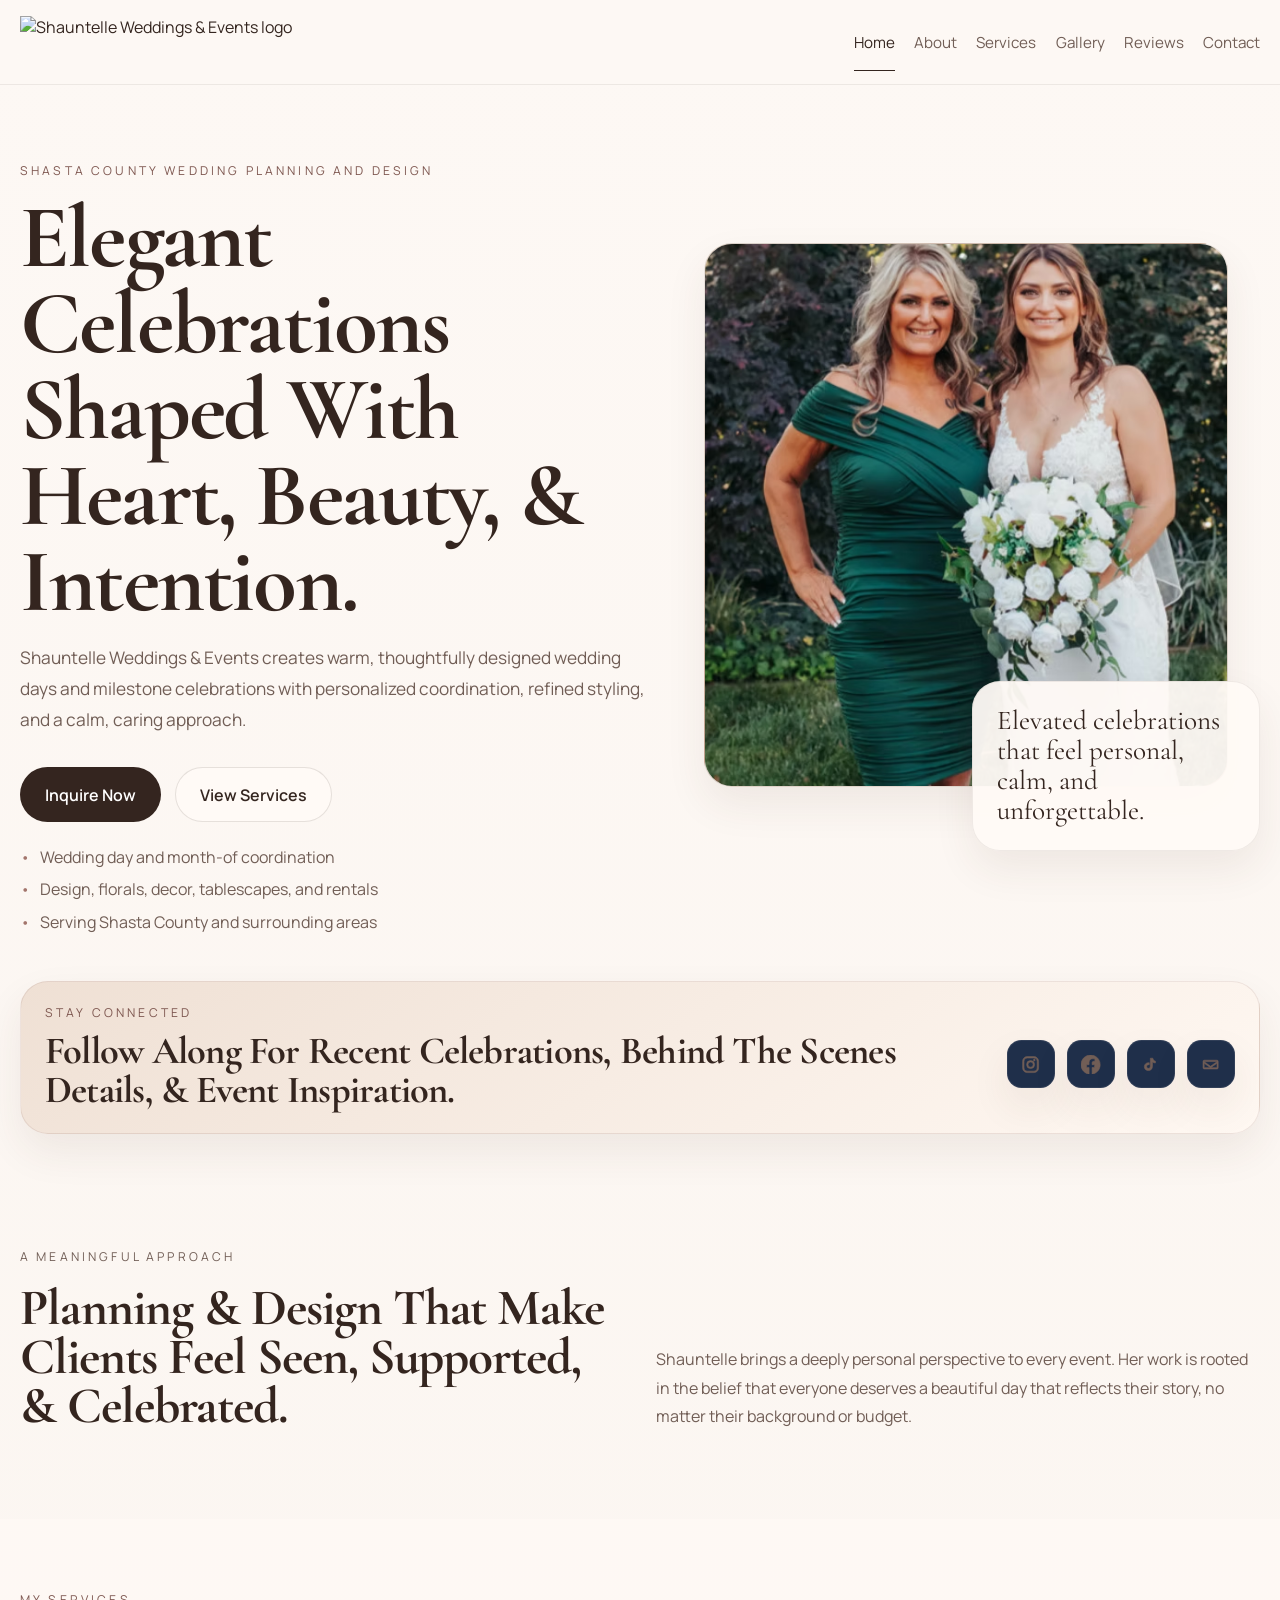
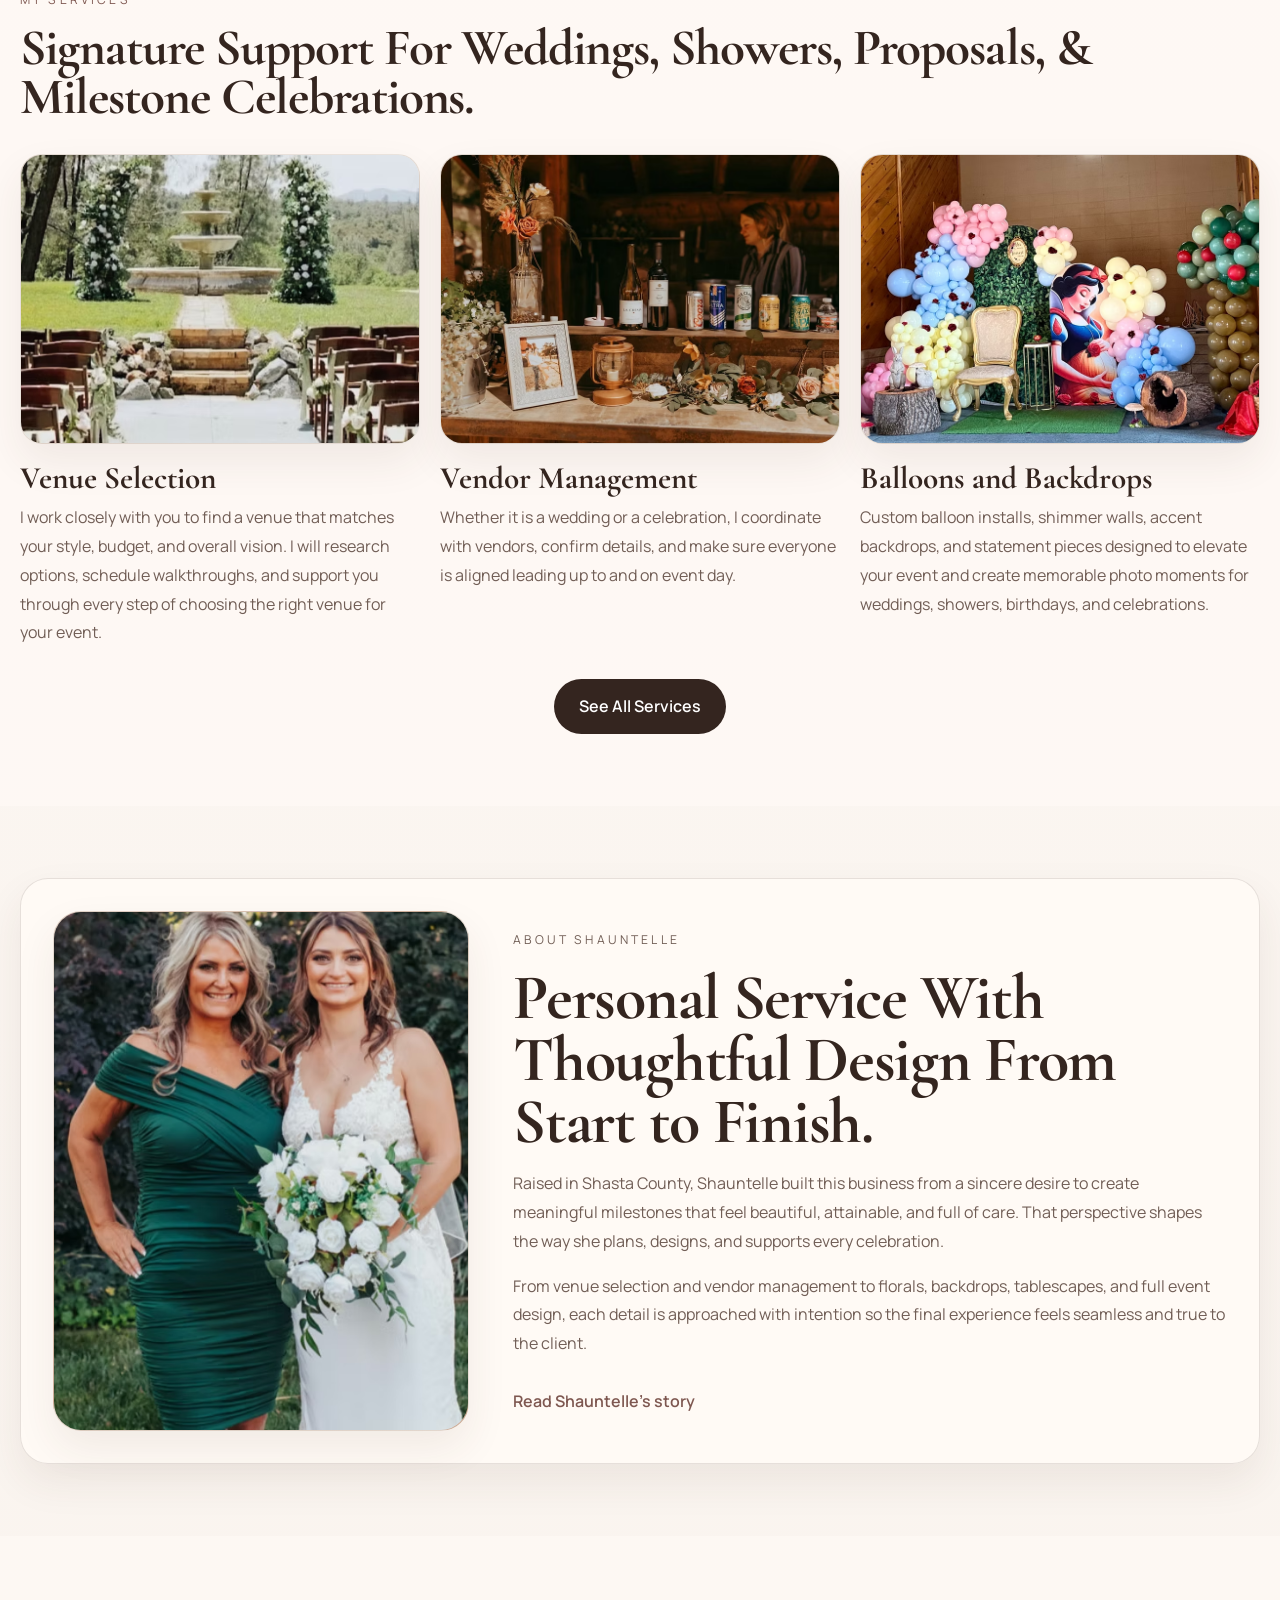
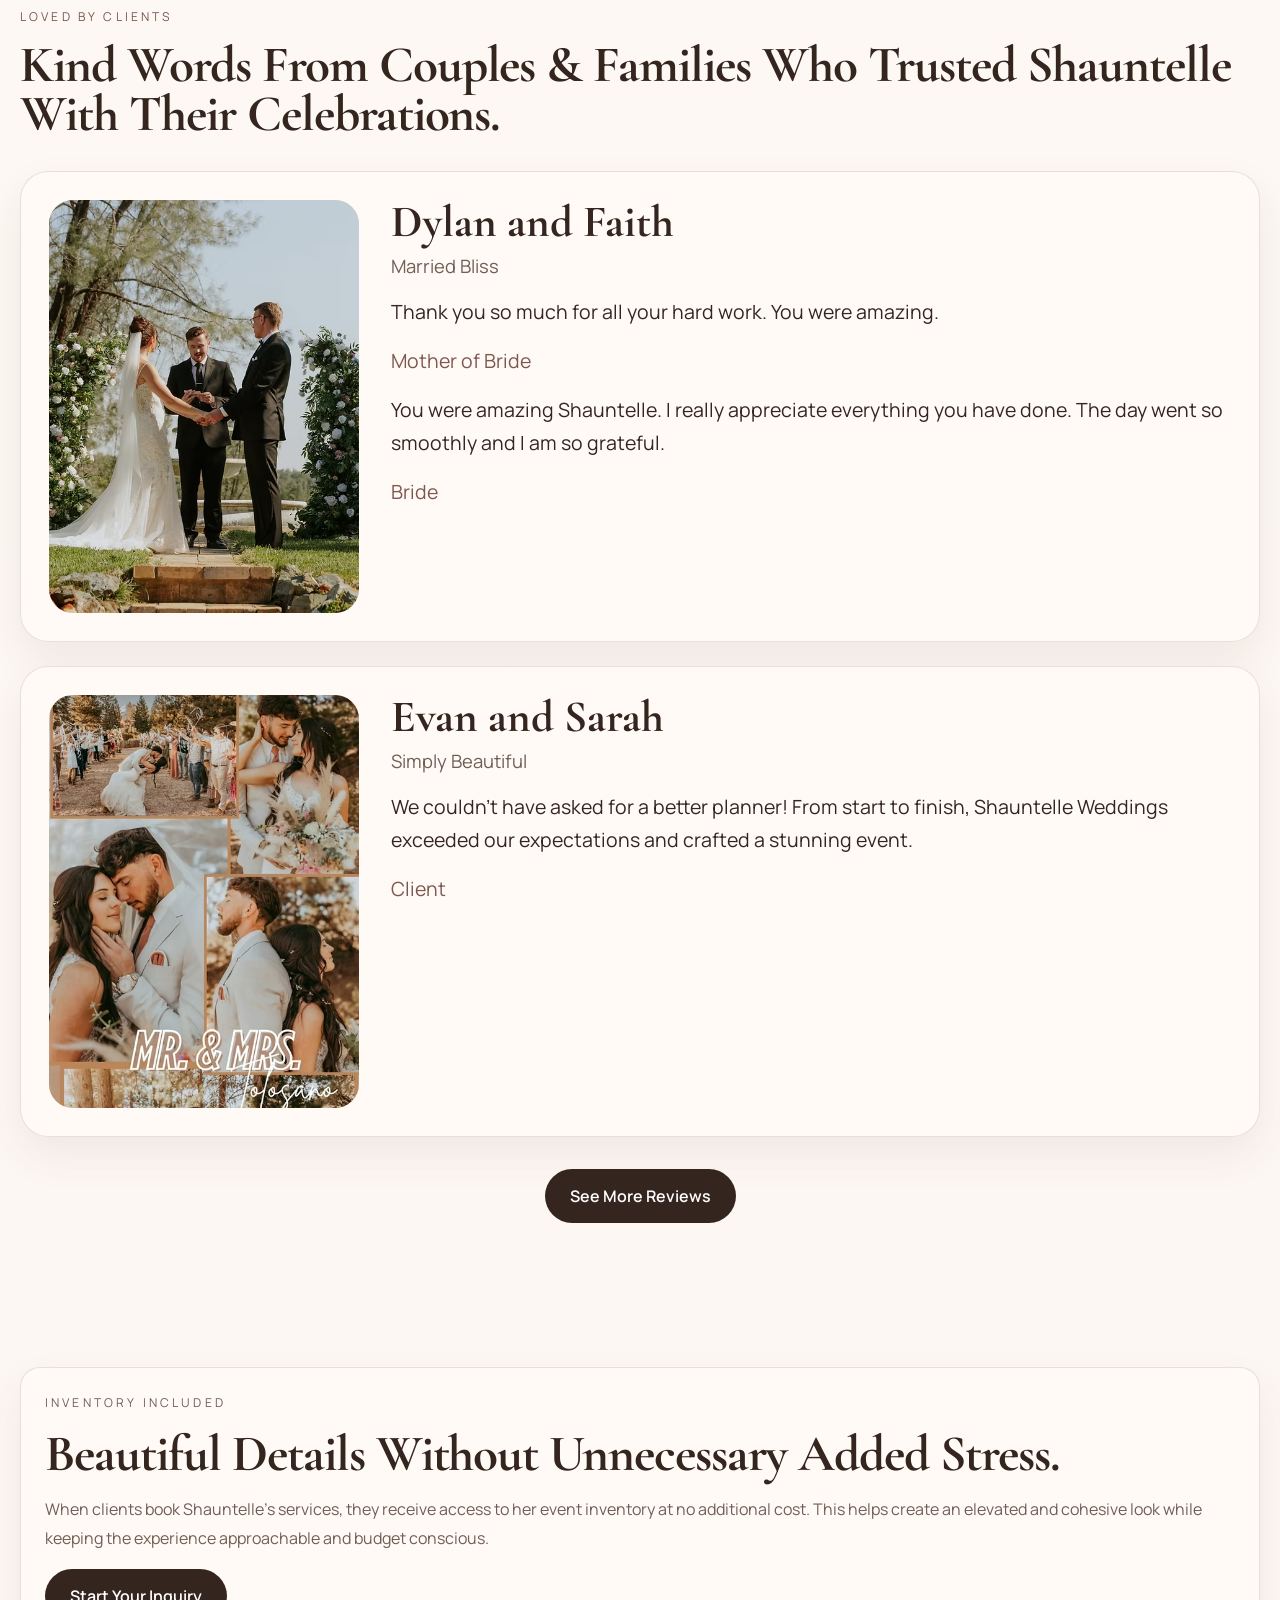
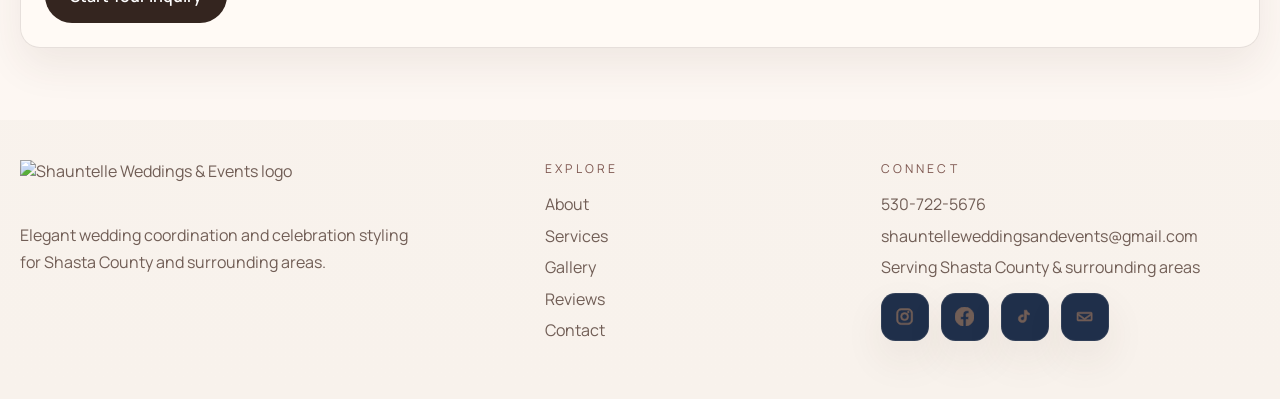
==== commit b904a750: "header logo update" ====
--- a/index.html
+++ b/index.html
@@ -13,12 +13,12 @@
 <meta property="og:description" content="Elegant wedding coordination, event design, florals, décor, and celebrations by Shauntelle Weddings & Events in Shasta County and surrounding areas." />
 <meta property="og:type" content="website" />
 <meta property="og:url" content="https://shauntelleweddingsandevents.com/" />
-<meta property="og:image" content="https://shauntelleweddingsandevents.com/assets/ShauntelleWeddings-Events.gif" />
+<meta property="og:image" content="https://shauntelleweddingsandevents.com/assets/og-logo-preview.svg" />
 <meta property="og:image:alt" content="Shauntelle Weddings &amp; Events website preview" />
 <meta name="twitter:card" content="summary_large_image" />
 <meta name="twitter:title" content="Shauntelle Weddings & Events | Wedding Planning in Shasta County" />
 <meta name="twitter:description" content="Elegant wedding coordination, event design, florals, décor, and celebrations by Shauntelle Weddings & Events in Shasta County and surrounding areas." />
-<meta name="twitter:image" content="https://shauntelleweddingsandevents.com/assets/ShauntelleWeddings-Events.gif" />
+<meta name="twitter:image" content="https://shauntelleweddingsandevents.com/assets/og-logo-preview.svg" />
     <title>Shauntelle Weddings & Events | Wedding Planning in Shasta County</title>
     <meta
       name="description"
@@ -30,6 +30,8 @@
       href="https://fonts.googleapis.com/css2?family=Cormorant+Garamond:wght@400;500;600;700&family=Manrope:wght@400;500;600;700&display=swap"
       rel="stylesheet"
     />
+    <link rel="icon" type="image/svg+xml" href="/assets/favicon.svg" />
+    <link rel="apple-touch-icon" href="/assets/favicon.svg" />
     <link rel="stylesheet" href="styles.css" />
   <!-- Structured data -->
 <script type="application/ld+json">
@@ -38,7 +40,7 @@
   "@type": "LocalBusiness",
   "name": "Shauntelle Weddings & Events",
   "url": "https://shauntelleweddingsandevents.com/",
-  "image": "https://shauntelleweddingsandevents.com/assets/ShauntelleWeddings-Events.gif",
+  "image": "https://shauntelleweddingsandevents.com/assets/og-logo-preview.svg",
   "telephone": "+1-530-722-5676",
   "email": "shauntelleweddingsandevents@gmail.com",
   "description": "Wedding planning, event coordination, florals, backdrops, tablescapes, and celebration styling in Shasta County and surrounding areas.",
--- a/styles.css
+++ b/styles.css
@@ -100,36 +100,32 @@
   gap: 0.9rem;
 }
 
-.brand strong,
-.brand small {
+.brand-lockup {
+  flex-shrink: 0;
+}
+
+.brand-logo {
   display: block;
-}
-
-.brand strong {
-  font-family: "Cormorant Garamond", serif;
-  font-size: 2rem;
-  font-weight: 600;
-  letter-spacing: 0.02em;
-}
-
-.brand small {
-  font-size: 0.75rem;
-  text-transform: uppercase;
-  letter-spacing: 0.22em;
-  color: var(--muted);
+  height: 52px;
+  width: auto;
+  object-fit: contain;
+  transform-origin: center left;
+  transition: transform 0.26s ease, opacity 0.26s ease, filter 0.26s ease;
+}
+
+.brand-lockup:hover .brand-logo,
+.brand-lockup:focus-visible .brand-logo {
+  transform: translateY(-1px) scale(1.015);
+  opacity: 0.98;
+  filter: saturate(1.03);
+}
+
+.brand-logo-footer {
+  height: 46px;
 }
 
 .brand-mark {
-  width: 2.9rem;
-  height: 2.9rem;
-  display: grid;
-  place-items: center;
-  border-radius: 999px;
-  background: linear-gradient(145deg, #e8d0c0, #f7efe8);
-  border: 1px solid rgba(126, 87, 80, 0.18);
-  font-family: "Cormorant Garamond", serif;
-  font-size: 1.6rem;
-  font-weight: 700;
+  display: none;
 }
 
 .site-nav {
@@ -218,22 +214,7 @@
 }
 
 .hero-wide {
-  max-width: 70rem;
-}
-.hero-wide h4 {
-  font-family: "manrope", sans-serif;
-  font-weight: 600 ;
-  font-size: 1.25rem;
-  line-height: 1.1;
-  color: var(--accent-deep);
-  margin: 0.5rem 0 1.5rem;
-}
-.hero-wide h5 {
-  font-family: "manrope", sans-serif;
-  font-weight: 400 ;
-  font-size: 1.25rem;
-  color: var(--muted);
-  margin: 0.5rem 0 0;
+  max-width: 1120px;
 }
 
 .hero-copy h1,
@@ -267,7 +248,7 @@
   font-size: 1.08rem;
   line-height: 1.8;
   color: var(--muted);
-  max-width: 70rem;
+  max-width: 40rem;
 }
 
 .eyebrow,
@@ -499,21 +480,7 @@
 .service-card h3,
 .album-card-body h3,
 .review-head h3 {
-  font-family: "Cormorant Garamond", serif; 
-}
-.album-card-body h4 {
-  font-family: "manrope", sans-serif;
-  font-weight: 400 ;
-  font-size: 1.25rem;
-  color: var(--accent-deep);
-  margin: 0.5rem 0 0;
-}
-.album-card-body h5 {
-  font-family: "manrope", sans-serif;
-  font-weight: 200 ;
-  font-size: 1rem;
-  color: var(--muted);
-  margin: 0.25rem 0 0;
+  font-family: "Cormorant Garamond", serif;
 }
 
 .info-card h3 {
@@ -823,7 +790,7 @@
   width: 3rem;
   height: 3rem;
   border-radius: 0.9rem;
-  background: #ffffff00;
+  background: #1f2f4a;
   color: #715e56;
   border: 1px solid rgba(255,255,255,0.08);
   box-shadow: var(--shadow);
@@ -1285,14 +1252,13 @@
 
 
 
-/* ==================================================
-   Feature story card
-   Replaces the oversized split-feature image section
-   with a framed card layout closer to the homepage hero.
-   ================================================== */
+/* =========================================
+   Feature Story Card
+   ========================================= */
+
 .feature-story-card {
   display: grid;
-  grid-template-columns: minmax(0, 0.94fr) minmax(0, 1.06fr);
+  grid-template-columns: minmax(0, 0.75fr) minmax(0, 1.25fr);
   gap: 2rem;
   align-items: center;
   padding: 2rem;
@@ -1308,7 +1274,9 @@
 
 .feature-story-frame {
   position: relative;
-  min-height: 36rem;
+  height: 70vh;          /* 👈 main fix */
+  max-height: 520px;     /* prevents it from getting huge on large screens */
+  min-height: 320px;     /* keeps it usable on small screens */  aspect-ratio: 4 / 5;
   border-radius: var(--radius-lg);
   overflow: hidden;
   background: linear-gradient(145deg, #e8d7ca, #f7efe8 55%, #d8b49d);
@@ -1327,7 +1295,7 @@
 }
 
 .feature-story-copy h2 {
-  font-size: clamp(2.9rem, 5vw, 4.8rem);
+  font-size: clamp(2.8rem, 5vw, 4.7rem);
   margin: 0 0 1rem;
   line-height: 0.97;
 }
@@ -1344,7 +1312,8 @@
   }
 
   .feature-story-frame {
-    min-height: 25rem;
+    min-height: 24rem;
+    aspect-ratio: 4 / 5;
   }
 
   .feature-story-copy h2 {
@@ -1353,13 +1322,12 @@
 }
 
 @media (max-width: 640px) {
-  .feature-story-frame {
-    min-height: 21rem;
-  }
-
   .feature-story-card {
     gap: 1.25rem;
     padding: 1rem;
   }
-}
-
+
+  .feature-story-frame {
+    height: 55vh;
+  }
+}
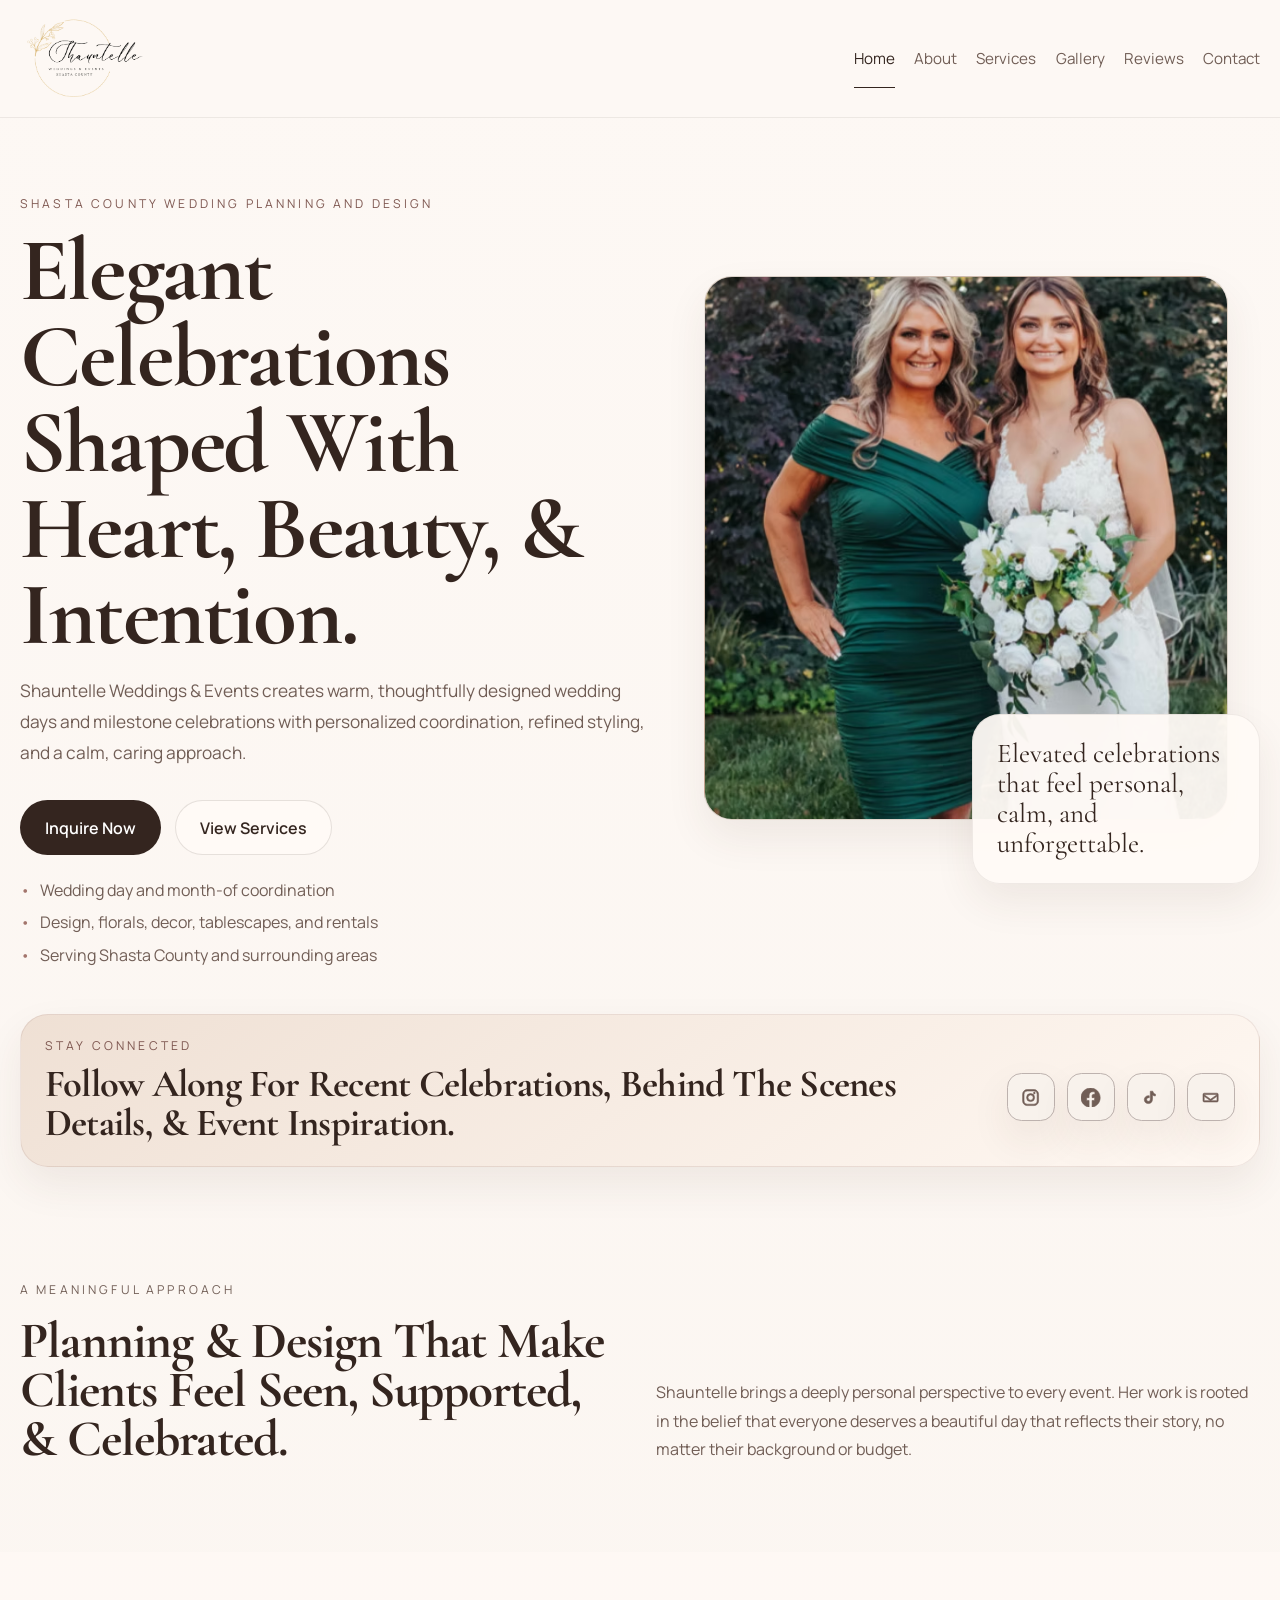
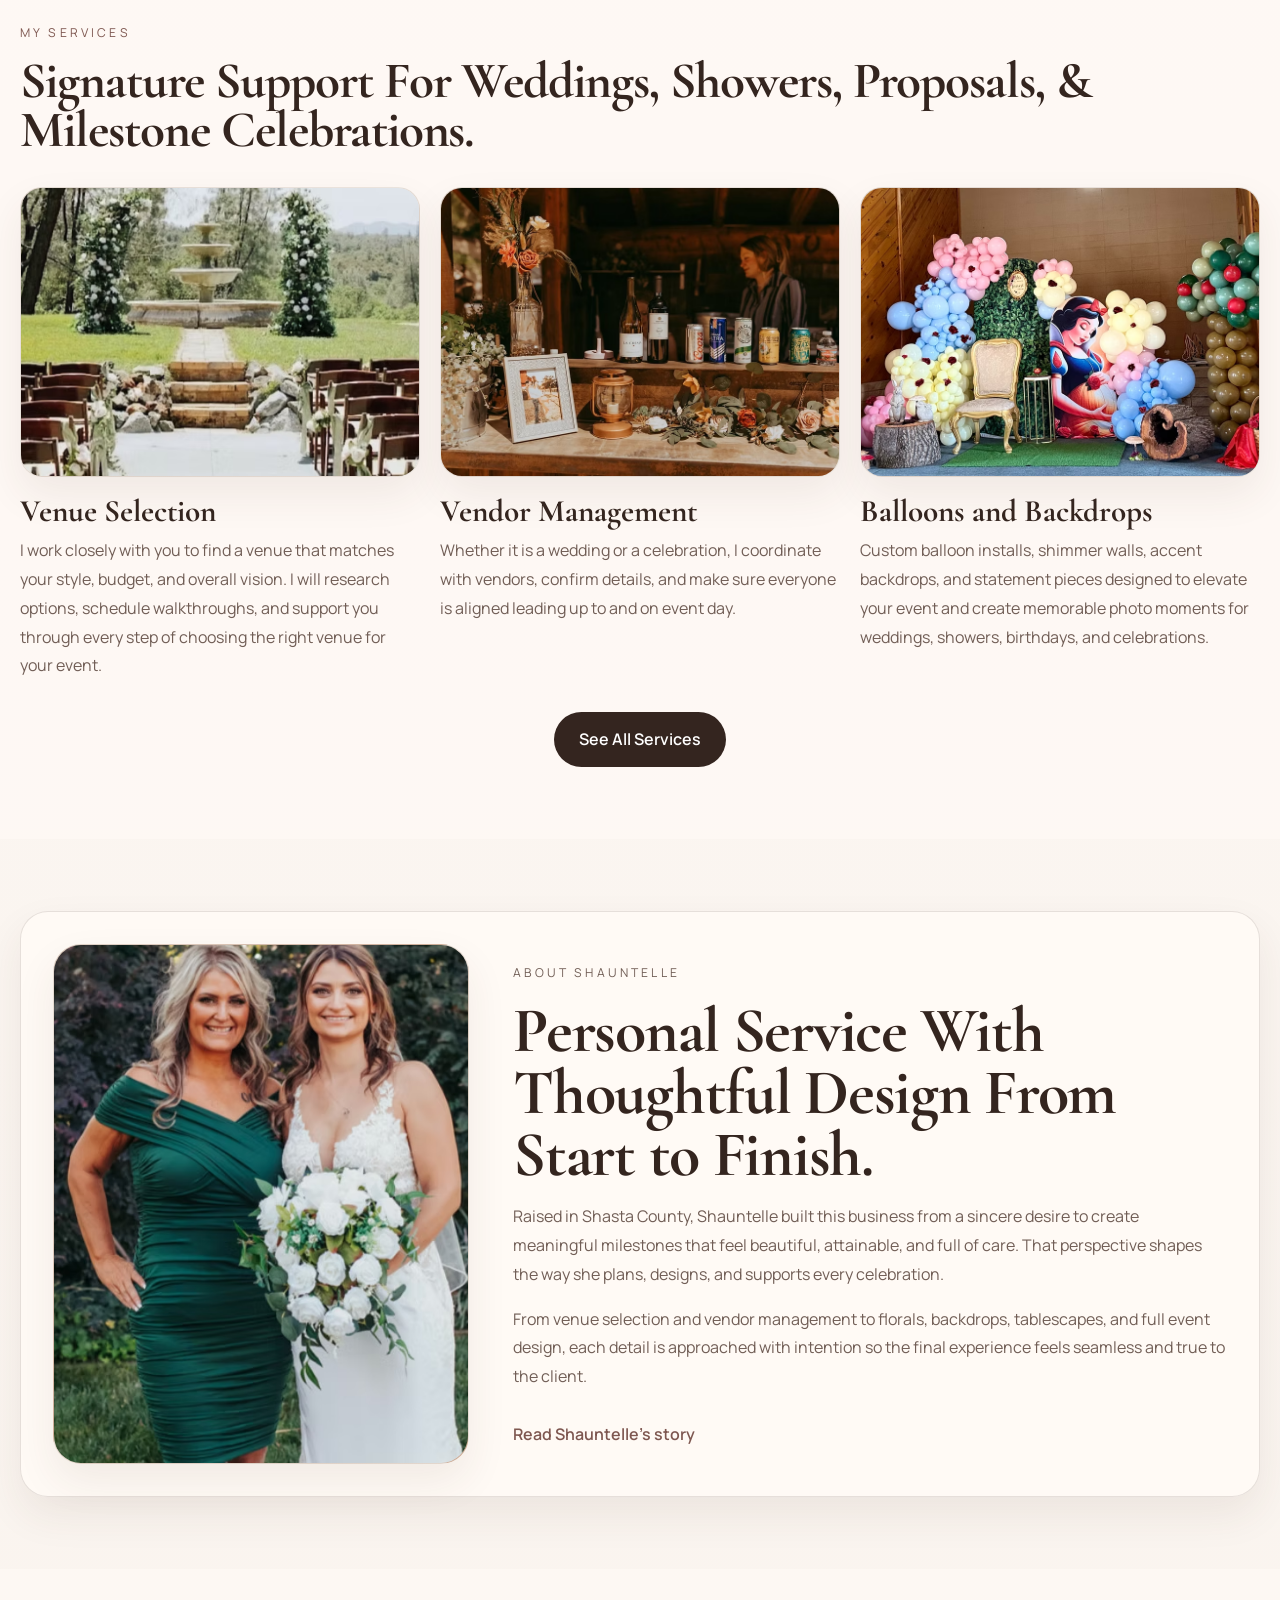
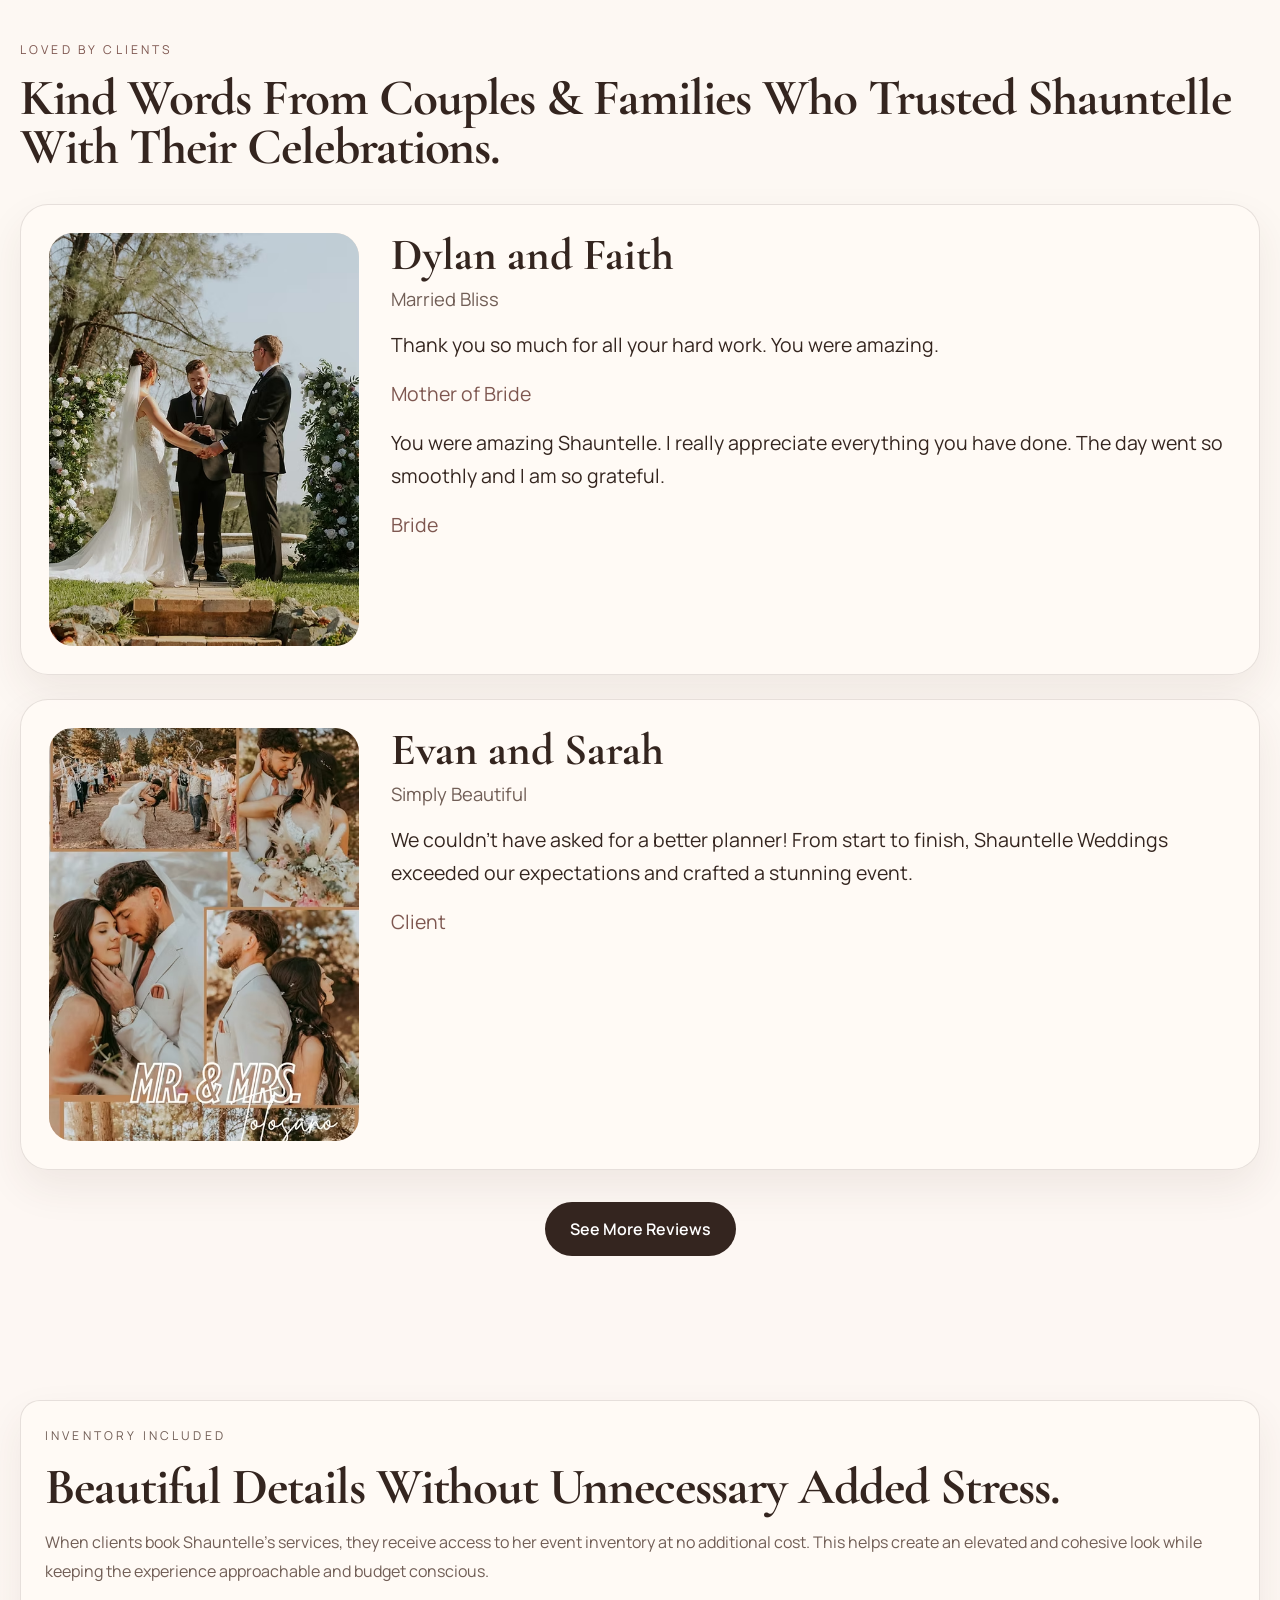
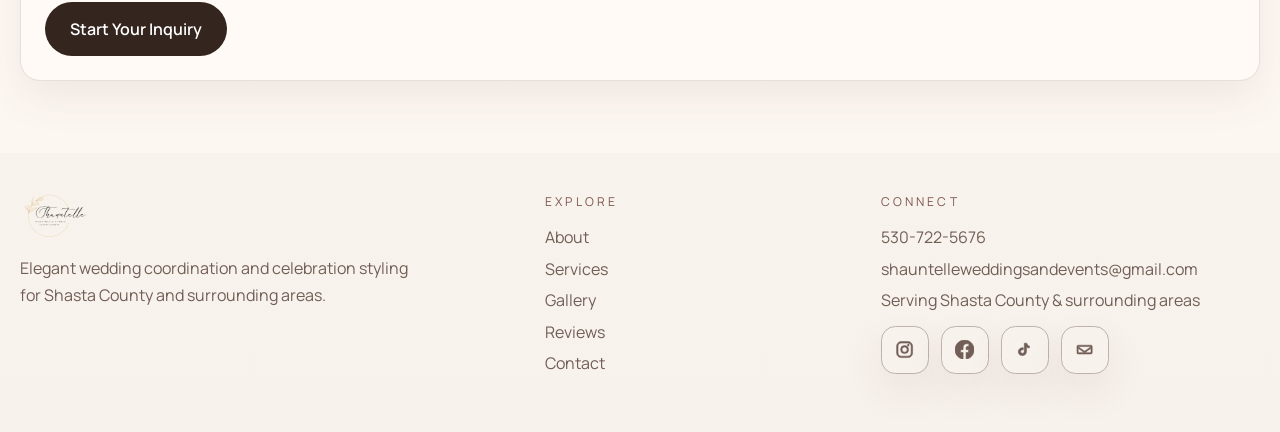
==== commit 9fe5e2a8: "update social preview" ====
--- a/index.html
+++ b/index.html
@@ -13,12 +13,14 @@
 <meta property="og:description" content="Elegant wedding coordination, event design, florals, décor, and celebrations by Shauntelle Weddings & Events in Shasta County and surrounding areas." />
 <meta property="og:type" content="website" />
 <meta property="og:url" content="https://shauntelleweddingsandevents.com/" />
-<meta property="og:image" content="https://shauntelleweddingsandevents.com/assets/og-logo-preview.svg" />
-<meta property="og:image:alt" content="Shauntelle Weddings &amp; Events website preview" />
+<meta property="og:image" content="https://shauntelleweddingsandevents.com/assets/social-preview.png" />
+<meta property="og:image:alt" content="Shauntelle Weddings & Events preview image" />
+<meta property="og:image:width" content="1500" />
+<meta property="og:image:height" content="500" />
 <meta name="twitter:card" content="summary_large_image" />
 <meta name="twitter:title" content="Shauntelle Weddings & Events | Wedding Planning in Shasta County" />
 <meta name="twitter:description" content="Elegant wedding coordination, event design, florals, décor, and celebrations by Shauntelle Weddings & Events in Shasta County and surrounding areas." />
-<meta name="twitter:image" content="https://shauntelleweddingsandevents.com/assets/og-logo-preview.svg" />
+<meta name="twitter:image" content="https://shauntelleweddingsandevents.com/assets/social-preview.png" />
     <title>Shauntelle Weddings & Events | Wedding Planning in Shasta County</title>
     <meta
       name="description"
--- a/styles.css
+++ b/styles.css
@@ -106,7 +106,7 @@
 
 .brand-logo {
   display: block;
-  height: 52px;
+  height: 85px;
   width: auto;
   object-fit: contain;
   transform-origin: center left;
@@ -790,9 +790,9 @@
   width: 3rem;
   height: 3rem;
   border-radius: 0.9rem;
-  background: #1f2f4a;
+  background: #f8f2ec;
   color: #715e56;
-  border: 1px solid rgba(255,255,255,0.08);
+  border: 1px solid #bdb2ae;
   box-shadow: var(--shadow);
   transition: transform 0.2s ease, opacity 0.2s ease, background 0.2s ease;
 }
@@ -1331,3 +1331,14 @@
     height: 55vh;
   }
 }
+
+/* Mobile hero ordering: image first, copy second */
+@media (max-width: 920px) {
+  .hero-grid > .hero-visual {
+    order: -1;
+  }
+
+  .hero-grid > .hero-copy {
+    order: 1;
+  }
+}
